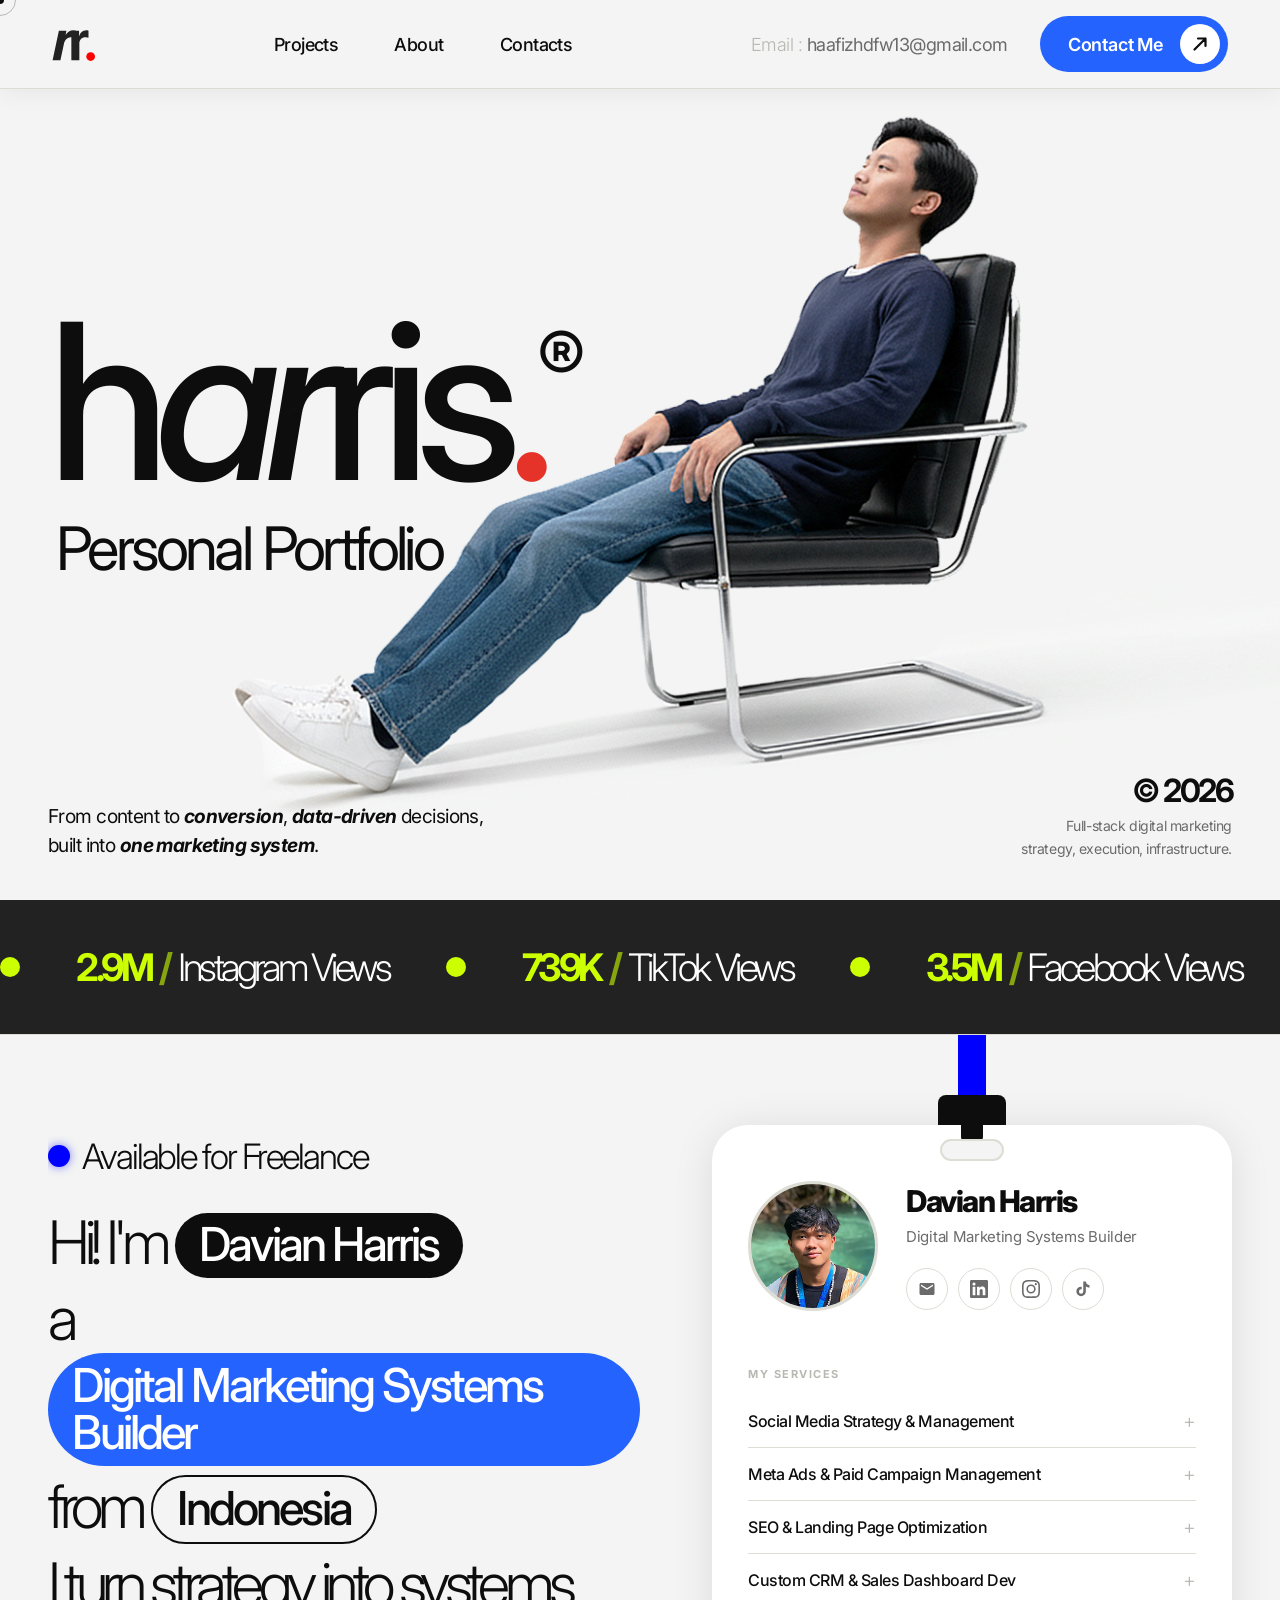
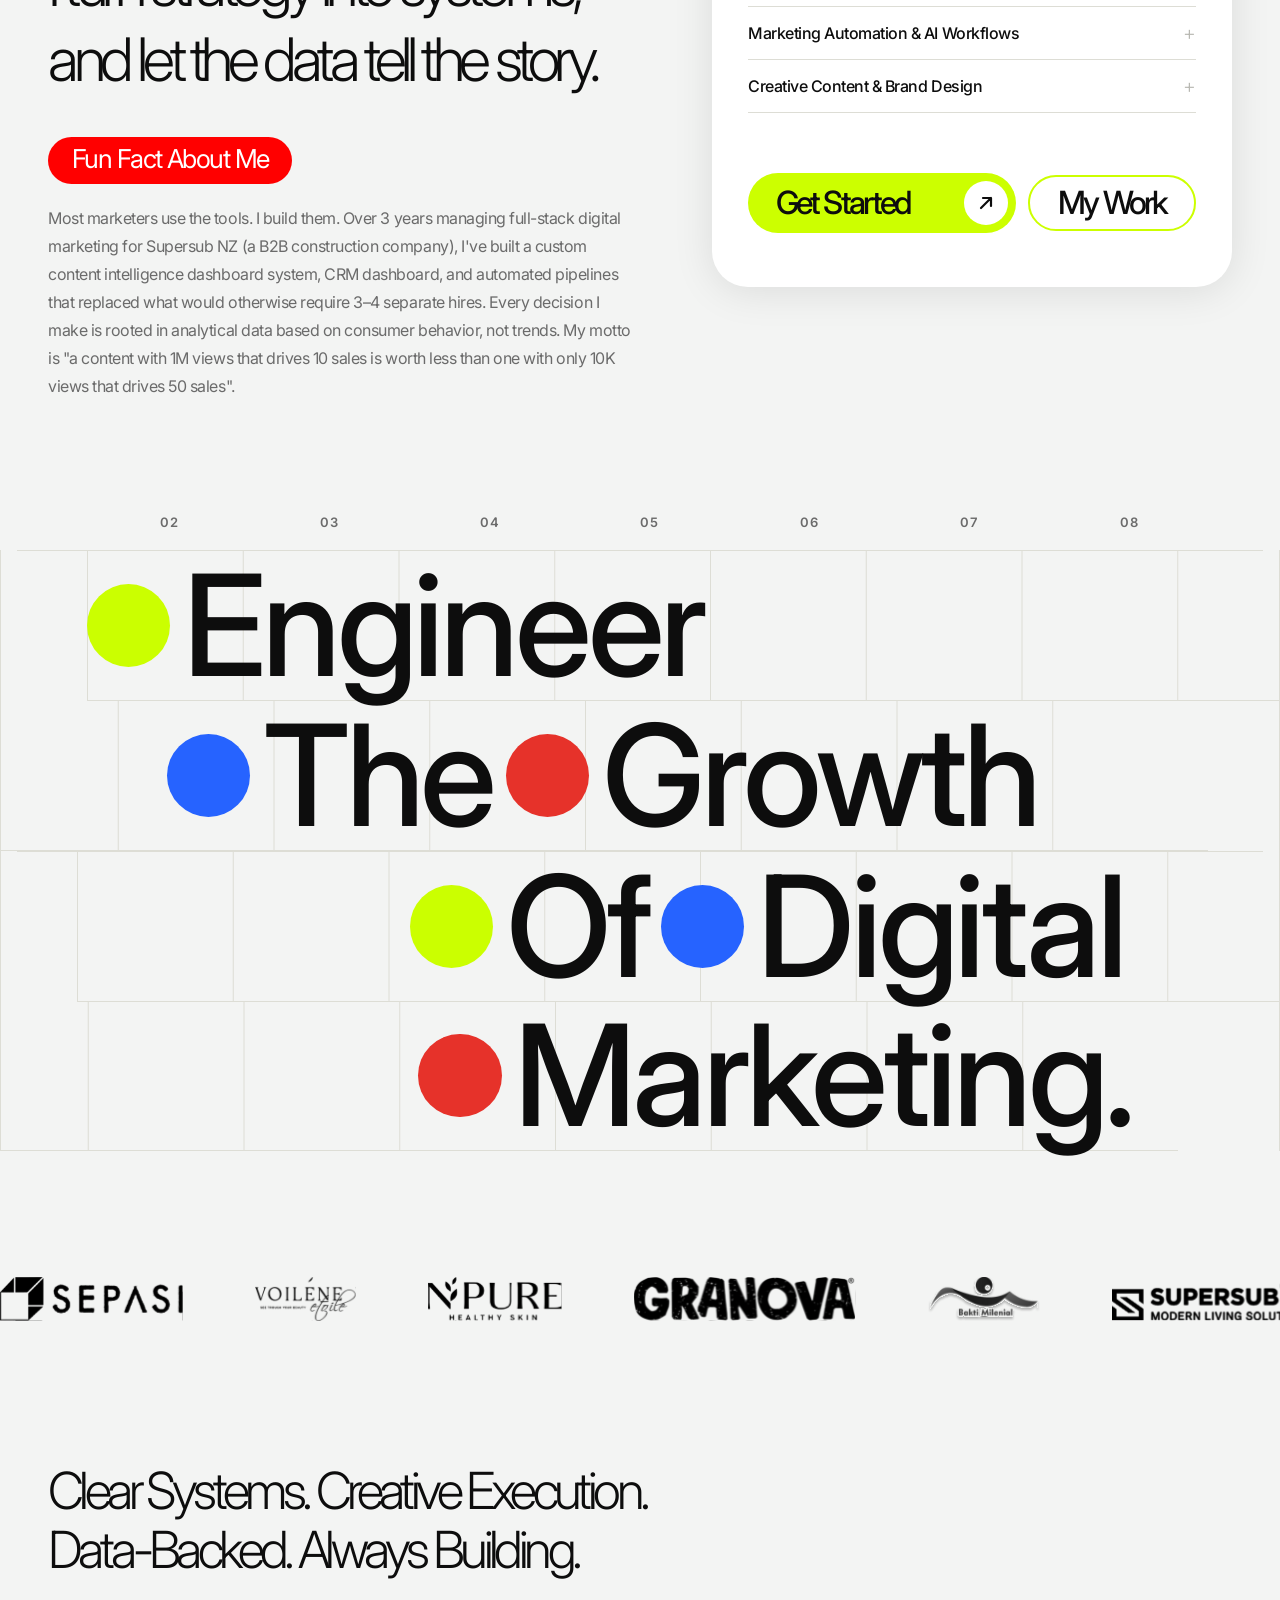
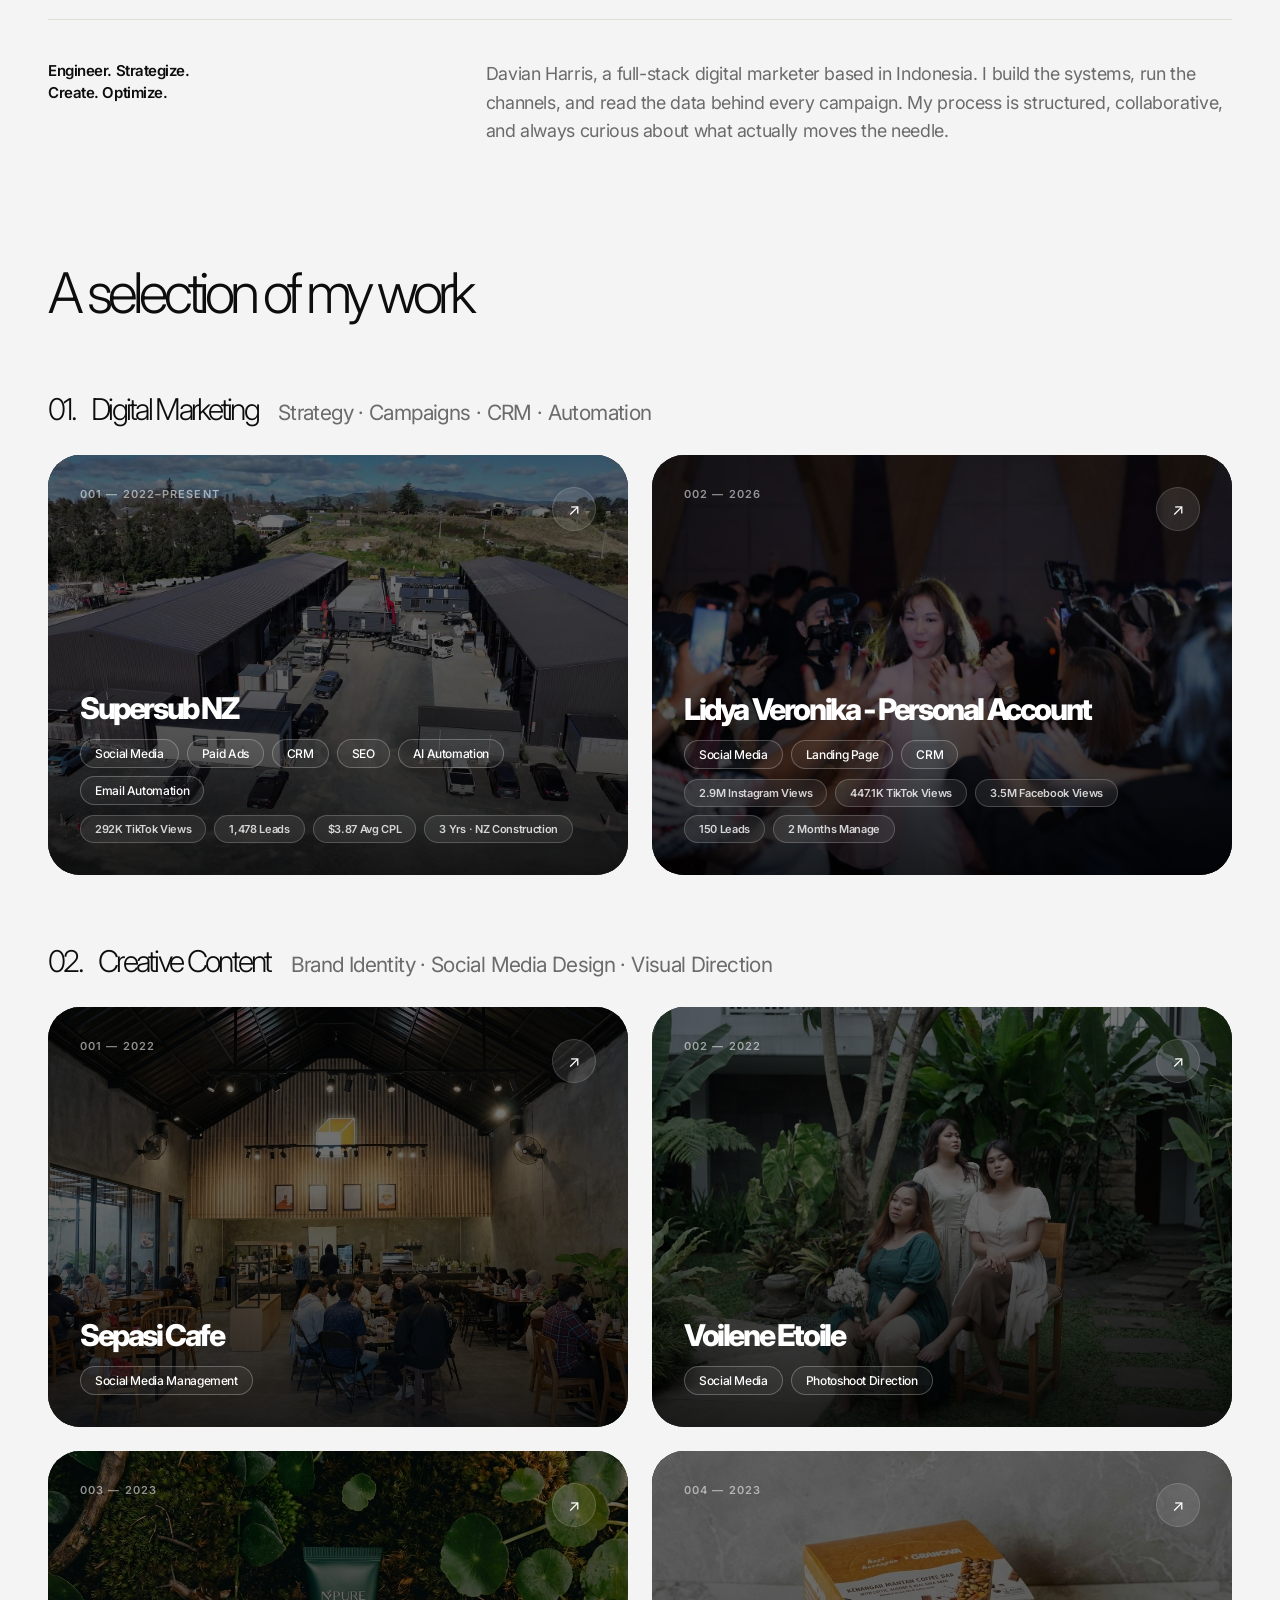
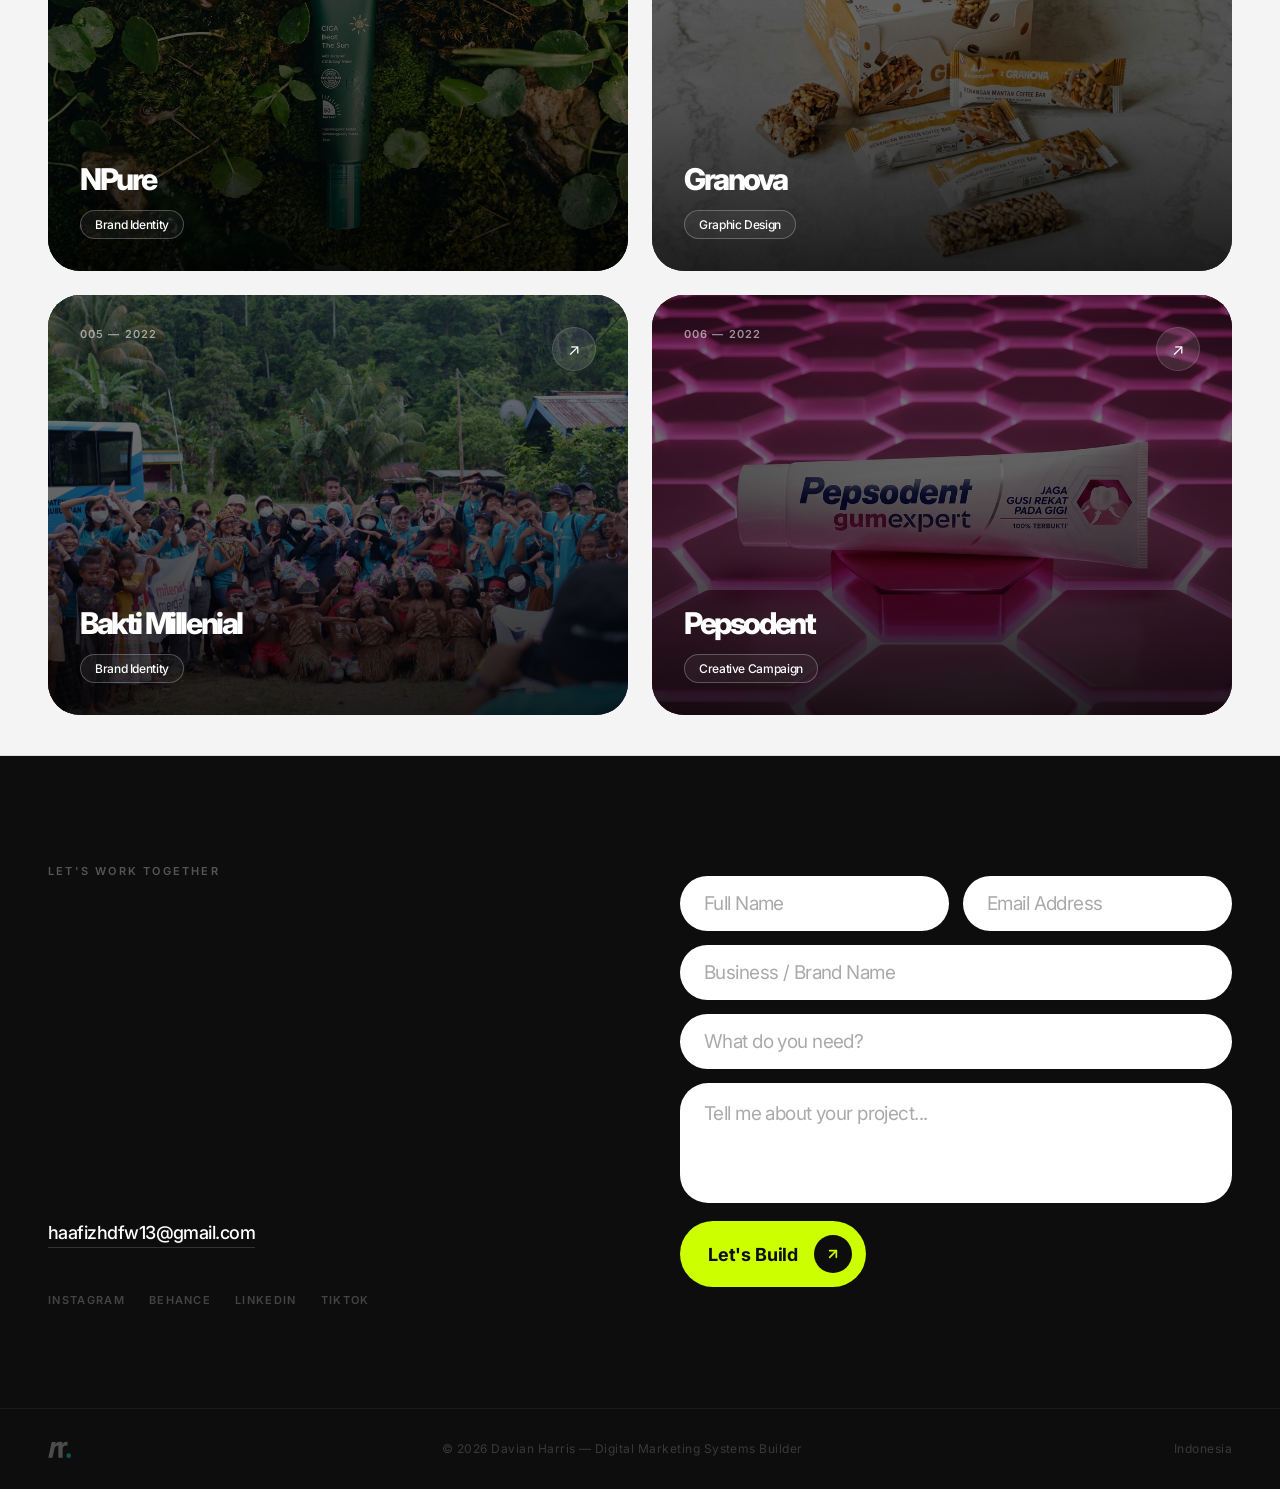
==== index.html @ ac31c555 "index.html" ====
<!DOCTYPE html>
<html lang="en">
<head>
  <meta charset="UTF-8" />
  <meta name="viewport" content="width=device-width, initial-scale=1.0" />
  <title>Davian Harris — Digital Marketing Systems Builder</title>
  <link rel="preconnect" href="https://fonts.googleapis.com" />
  <link rel="preconnect" href="https://fonts.gstatic.com" crossorigin />
  <link href="https://fonts.googleapis.com/css2?family=Inter:wght@300;400;500;600;700;800;900&display=swap" rel="stylesheet" />
  <style>

    /* ─────────────────────────────────────────────
       RESET
    ───────────────────────────────────────────── */
    *, *::before, *::after { box-sizing: border-box; margin: 0; padding: 0; }

    :root {
      --bg:      #f3f4f3;
      --black:   #0d0d0d;
      --gray:    #6b6b6b;
      --lgray:   #b8b8b2;
      --red:     #e63329;
      --blue:    #2563ff;
      --white:   #ffffff;
      --line:    #ddddd5;

      /* Inter with -8% letter spacing = -0.08em */
      --ls-tight: -0.08em;
      --ls-normal: -0.03em;
    }

    html { scroll-behavior: smooth; }

    body {
      font-family: 'Inter', -apple-system, BlinkMacSystemFont, sans-serif;
      background: var(--bg);
      color: var(--black);
      -webkit-font-smoothing: antialiased;
      cursor: none;
    }

    /* ─────────────────────────────────────────────
       CUSTOM CURSOR
    ───────────────────────────────────────────── */
    .cur-dot {
      position: fixed; pointer-events: none; z-index: 9999;
      width: 8px; height: 8px; border-radius: 50%;
      background: var(--black);
      transform: translate(-50%, -50%);
    }
    .cur-ring {
      position: fixed; pointer-events: none; z-index: 9998;
      width: 32px; height: 32px; border-radius: 50%;
      border: 1.5px solid rgba(0,0,0,.25);
      transform: translate(-50%, -50%);
      transition: transform .5s ease, width .25s, height .25s;
    }

    /* ─────────────────────────────────────────────
       NAV  — matches reference exactly
    ───────────────────────────────────────────── */
    nav {
      position: fixed; top: 0; left: 0; right: 0; z-index: 200;
      height: 88px;
      display: flex; align-items: center;
      padding: 0 52px;
      background: var(--bg);
      /* Shadow divider between nav and hero */
      box-shadow: 0 1px 0 var(--line), 0 4px 24px rgba(0,0,0,0.06);
    }

    /* Logo — SVG image */
    .nav-logo {
      display: flex; align-items: center;
      margin-right: auto;
      text-decoration: none;
      flex-shrink: 0;
    }
    .nav-logo img {
      height: 60px;
      width: auto;
      display: block;
    }

    /* Center links — flex, naturally centered between logo and right */
    .nav-center {
      flex: 1;
      display: flex; justify-content: center; gap: 56px; list-style: none;
    }
    .nav-center a {
      font-size: 18px; font-weight: 500;
      letter-spacing: var(--ls-normal);
      color: var(--black); text-decoration: none;
      transition: opacity .2s;
    }
    .nav-center a:hover { opacity: .45; }

    /* Right side */
    .nav-right {
      display: flex; align-items: center; gap: 32px;
      flex-shrink: 0;
    }
    .nav-email {
      font-size: 18px; font-weight: 400;
      color: var(--gray);
      text-decoration: none;
      letter-spacing: var(--ls-normal);
    }
    .nav-email span { color: var(--lgray); font-weight: 300; }

    /* Contact Me button — solid blue pill with white circle arrow */
    .nav-btn {
      display: inline-flex; align-items: center;
      gap: 0;
      padding: 8px 8px 8px 28px;
      background: var(--blue);
      color: var(--white);
      font-size: 18px; font-weight: 600;
      letter-spacing: -0.01em;
      text-decoration: none;
      border-radius: 100px;
      transition: background .2s, transform .15s;
      white-space: nowrap;
    }
    .nav-btn:hover { background: #1a4de0; transform: scale(1.03); }

    /* White circle with dark arrow inside */
    .nav-btn-icon {
      display: flex; align-items: center; justify-content: center;
      width: 40px; height: 40px;
      background: var(--white);
      border-radius: 50%;
      margin-left: 16px;
      flex-shrink: 0;
      transition: transform .2s;
    }
    .nav-btn:hover .nav-btn-icon { transform: rotate(45deg); }
    .nav-btn-icon svg {
      width: 18px; height: 18px;
      color: var(--black);
    }

    /* ─────────────────────────────────────────────
       HERO  — light bg, matches reference layout
    ───────────────────────────────────────────── */
    #hero {
      min-height: 100vh;
      padding-top: 88px; /* nav height */
      position: relative;
      overflow: hidden;
      display: grid;
      /* no explicit columns — name is absolute, photo is absolute */
    }

    /* Big name block — left-anchored */
    .hero-name-block {
      position: absolute;
      top: 50%;
      left: 48px;
      transform: translateY(-52%);
      z-index: 2;
    }

    .hero-name {
      font-size: clamp(120px, 17vw, 290px);
      font-weight: 500;
      letter-spacing: -0.07em;
      line-height: 0.88;
      color: var(--black);
      white-space: nowrap;
      display: inline;
    }

    /* "ar" in harris — medium italic */
    .hero-ar {
      font-style: italic;
    }

    /* "." as inline red character, same font as name */
    .hero-period-text {
      color: var(--red);
    }

    /* ® badge — top-aligned, nudged down and left */
    .hero-reg {
      font-size: 0.34em;
      font-weight: 400;
      color: var(--black);
      letter-spacing: 0;
      vertical-align: top;
      position: relative;
      top: 0.28em;
      margin-left: -0.05em;
    }

    .hero-name-wrap {
      position: relative;
      display: block;
      width: fit-content;
    }

    /* "Personal Portfolio" below name */
    .hero-subtitle {
      margin-top: 16px;
      margin-left: 8px;
      padding-left: 0;
      font-size: 60px;
      font-weight: 400;
      color: var(--black);
      letter-spacing: -0.06em;
    }

    /* Chair photo — right side, tall */
    .hero-photo {
      position: absolute;
      right: 0;
      bottom: 0;
      height: 92vh;
      width: auto;
      z-index: 3;
      pointer-events: none;
      user-select: none;
      /* The PNG should have transparent background.
         If using JPEG with black bg, add: mix-blend-mode: multiply */
    }

    /* Bottom-left tagline */
    .hero-tagline {
      position: absolute;
      bottom: 40px; left: 48px;
      z-index: 4;
      font-size: clamp(16px, 1.5vw, 22px);
      font-weight: 400;
      color: var(--black);
      line-height: 1.5;
      letter-spacing: var(--ls-normal);
      max-width: 640px;
    }
    .hero-tagline em {
      font-style: italic;
      font-weight: 700;
    }

    /* Bottom-right copyright block */
    .hero-copyright {
      position: absolute;
      bottom: 40px; right: 48px;
      z-index: 4;
      text-align: right;
    }
    .hero-year {
      font-size: clamp(22px, 2.5vw, 36px);
      font-weight: 700;
      letter-spacing: var(--ls-tight);
      color: var(--black);
      line-height: 1;
      margin-bottom: 8px;
    }
    .hero-year-desc {
      font-size: 14px;
      color: var(--gray);
      line-height: 1.6;
      max-width: 220px;
      font-weight: 400;
      letter-spacing: var(--ls-normal);
    }

    /* ─────────────────────────────────────────────
       STATS BAR  — dark marquee strip
    ───────────────────────────────────────────── */
    .stats-bar {
      background: #222222;
      overflow: hidden;
      padding: 44px 0;
    }
    .stats-inner {
      display: flex;
      align-items: center;
      gap: 56px;
      width: max-content;
      animation: marquee 28s linear infinite;
    }
    .stats-inner:hover { animation-play-state: paused; }
    .stat-bullet {
      width: 20px; height: 20px;
      border-radius: 50%;
      background: #CCFF00;
      flex-shrink: 0;
    }
    .stat-item {
      display: flex;
      align-items: baseline;
      gap: 8px;
      font-family: 'Inter', sans-serif;
      font-weight: 300;
      font-size: 38px;
      letter-spacing: -0.09em;
      white-space: nowrap;
    }
    .stat-n {
      font-weight: 700;
      font-size: 38px;
      color: #CCFF00;
    }
    .stat-slash {
      font-weight: 700;
      color: rgba(204,255,0,0.6);
    }
    .stat-l {
      color: #ffffff;
      font-weight: 300;
      letter-spacing: -0.09em;
      text-transform: none;
      font-size: 38px;
    }

    /* ─────────────────────────────────────────────
       GRID SHOWCASE — big staggered headline. The "01 02 03…" label
       bar sticks to the top (desktop only) while the giant words
       scroll past underneath it — a plain scroll effect, no JS.
    ───────────────────────────────────────────── */
    .grid-showcase {
      position: relative;
      height: auto;
      padding: 24px 0 110px;
      background: var(--bg);
      overflow-x: hidden;
    }
    .gs-sticky {
      position: static;
      height: auto;
      overflow: visible;
      display: block;
    }
    .gs-labels {
      display: grid;
      grid-template-columns: repeat(8, 1fr);
      padding: 10px 0;
      margin-bottom: 10px;
      background: var(--bg);
    }
    .gs-labels span {
      font-size: 13px; font-weight: 600;
      letter-spacing: .05em; color: var(--gray);
    }
    .gs-labels span:first-child { visibility: hidden; }

    .gs-viewport {
      position: static;
      overflow: visible;
      height: auto;
    }
    .gs-pan {
      position: static;
      width: 100%;
      transform: none;
    }
    .gs-grid {
      margin: 0;
      padding: 0 16px;
      border-left: 1px solid var(--line);
      border-right: 1px solid var(--line);
    }
    .gs-scene-a { border-top: 1px solid var(--line); }
    .gs-scene-b { border-top: 1px solid var(--line); }
    .gs-row {
      position: relative;
      display: flex;
      align-items: center;
      gap: clamp(6px, 1vw, 16px);
      width: max-content;
      min-width: 100%;
      border-bottom: 1px solid var(--line);
      background-image: linear-gradient(to right, var(--line) 1px, transparent 1px);
      background-size: 12.5% 100%;
      background-repeat: repeat-x;
      min-height: clamp(90px, 11.5vw, 205px);
      will-change: transform;
    }
    .gs-row-2 { padding-left: 16vw; }
    .gs-row-3 { padding-left: 26vw; }
    .gs-row-4 { padding-left: 38vw; }
    .gs-word {
      font-size: clamp(64px, 11vw, 190px);
      font-weight: 500;
      letter-spacing: -0.03em;
      line-height: 1;
      color: var(--black);
      white-space: nowrap;
      z-index: 2;
      padding: 4px 0;
    }
    .gs-dot {
      flex: 0 0 auto;
      align-self: center;
      width: clamp(48px, 6.5vw, 120px);
      height: clamp(48px, 6.5vw, 120px);
      border-radius: 50%;
      z-index: 2;
    }

    /* ─────────────────────────────────────────────
       ABOUT
    ───────────────────────────────────────────── */
    #about {
      padding: 100px 48px 40px;
      display: grid;
      grid-template-columns: 1fr 520px;
      gap: 72px;
      align-items: start;
      border-top: 1px solid var(--line);
    }

    .about-left { min-width: 0; overflow: hidden; }

    .about-eyebrow { display: none; }

    /* Available — dot + text only, no border */
    .available-tag {
      display: inline-flex; align-items: center; gap: 12px;
      font-size: 35px; font-weight: 300;
      letter-spacing: -0.06em;
      color: var(--black); margin-bottom: 28px;
    }
    .available-tag::before {
      content: ''; width: 22px; height: 22px; border-radius: 50%;
      flex-shrink: 0;
      background: #0000FF; box-shadow: 0 0 10px rgba(0,0,255,0.5);
    }

    /* Big intro heading */
    .about-hi {
      font-size: 60px;
      font-weight: 300;
      letter-spacing: -0.09em;
      line-height: 1.25;
      color: var(--black);
      margin-bottom: 40px;
    }

    /* Inline pill base */
    .pill {
      display: inline-flex;
      align-items: center;
      border-radius: 100px;
      font-size: 0.78em;
      font-weight: 500;
      letter-spacing: -0.06em;
      line-height: 1;
      padding: 0.18em 0.52em 0.22em;
      vertical-align: middle;
      position: relative;
      top: -0.06em;
    }
    .pill-name  { background: var(--black); color: var(--white); }
    .pill-role  { background: var(--blue);  color: var(--white); }
    .pill-loc   { background: transparent; color: var(--black); border: 2.5px solid var(--black); }

    .fun-fact-label {
      display: inline-block;
      font-family: 'Inter', sans-serif;
      font-size: 26px;
      font-weight: 400;
      letter-spacing: -0.06em;
      color: var(--white);
      background: #FF0000;
      border-radius: 100px;
      padding: 6px 24px 10px;
      margin-bottom: 20px;
      line-height: 1.2;
    }

    .about-bio {
      font-size: 16px; font-weight: 400;
      color: var(--gray); line-height: 1.75;
      letter-spacing: var(--ls-normal);
      margin-bottom: 40px;
    }

    .services-label {
      font-size: 11px; font-weight: 600;
      letter-spacing: 0.18em; text-transform: uppercase;
      color: var(--lgray); margin-bottom: 12px;
    }
    .services-list { list-style: none; }
    .services-list li {
      padding: 14px 0;
      border-bottom: 1px solid var(--line);
      font-size: 15px; font-weight: 500;
      letter-spacing: -0.02em;
      color: var(--black);
      display: flex; align-items: center; justify-content: space-between;
      transition: padding-left .2s;
      cursor: default;
    }
    .services-list li:hover { padding-left: 10px; }
    .services-list li::after { content: '→'; color: var(--lgray); }

    /* ── Lanyard wrapper (sticky container) ── */
    .about-card-outer {
      position: sticky;
      top: 60px;
      display: flex;
      flex-direction: column;
      align-items: center;
      margin-top: -100px; /* pull up flush to stats bar */
    }
    .lanyard-strap {
      width: 28px;
      height: 60px;
      background: #0000FF;
      border-radius: 0; /* flat top, connects straight to stats bar */
      flex-shrink: 0;
    }
    .lanyard-clip {
      width: 68px;
      height: 30px;
      background: var(--black);
      border-radius: 8px 8px 0 0;
      flex-shrink: 0;
      position: relative;
      z-index: 2;
    }
    .lanyard-clip::after {
      content: '';
      position: absolute;
      bottom: -18px;
      left: 50%;
      transform: translateX(-50%);
      width: 22px;
      height: 22px;
      background: var(--black);
      border-radius: 0 0 6px 6px;
    }
    /* Card hole at top */
    .card-hole {
      position: absolute;
      top: 14px;
      left: 50%;
      transform: translateX(-50%);
      width: 64px;
      height: 22px;
      background: var(--bg);
      border-radius: 100px;
      border: 2px solid var(--line);
      z-index: 10;
    }
    /* ── Right: Profile Card ── */
    .about-card {
      background: var(--white);
      border-radius: 36px;
      box-shadow: 0 4px 40px rgba(0,0,0,0.10);
      position: relative;
      width: 100%;
    }
    /* Card header: circular photo left + info right */
    .about-card-header {
      display: flex; align-items: center; gap: 28px;
      padding: 56px 36px 30px;
    }
    .about-card-photo {
      width: 130px; height: 130px;
      border-radius: 50%;
      object-fit: cover;
      object-position: top center;
      display: block;
      flex-shrink: 0;
      border: 3px solid var(--line);
    }
    .about-card-info {
      display: flex; flex-direction: column; gap: 6px;
      min-width: 0;
    }
    .about-card-body {
      padding: 26px 36px 32px;
    }
    .about-card-name {
      font-size: 30px; font-weight: 800;
      letter-spacing: -0.05em; color: var(--black);
      margin-bottom: 2px;
    }
    .about-card-role {
      font-size: 15px; font-weight: 400;
      letter-spacing: -0.02em;
      color: var(--gray); margin-bottom: 16px;
    }
    /* Social icons row */
    .about-card-socials {
      display: flex; gap: 10px;
      flex-wrap: wrap;
    }
    .about-card-socials a {
      width: 42px; height: 42px; border-radius: 50%;
      border: 1.5px solid var(--line);
      display: flex; align-items: center; justify-content: center;
      color: var(--gray); text-decoration: none;
      transition: background 0.2s, border-color 0.2s, color 0.2s;
      flex-shrink: 0;
    }
    .about-card-socials a:hover {
      background: var(--black); border-color: var(--black); color: var(--white);
    }
    .about-card-socials svg { width: 18px; height: 18px; fill: currentColor; }
    /* Services in card */
    .about-card-services-label {
      font-size: 11px; font-weight: 700;
      letter-spacing: 0.14em; text-transform: uppercase;
      color: var(--lgray); margin-bottom: 14px;
    }
    .about-card-services-list {
      list-style: none; display: flex; flex-direction: column; gap: 0;
    }
    .about-card-services-list li {
      font-size: 16px; font-weight: 500; color: var(--black);
      letter-spacing: -0.03em;
      display: flex; flex-direction: column;
      padding: 0;
      border-bottom: 1px solid var(--line);
      cursor: pointer;
      overflow: hidden;
    }
    .about-card-services-list li .svc-row {
      display: flex; align-items: center; justify-content: space-between;
      padding: 14px 0;
      transition: padding-left 0.2s;
    }
    .about-card-services-list li:hover .svc-row { padding-left: 8px; }
    .about-card-services-list li .svc-row::after {
      content: '+'; color: var(--lgray);
      font-size: 20px; font-weight: 300;
      flex-shrink: 0;
      transition: transform 0.25s;
    }
    .about-card-services-list li.open .svc-row::after {
      transform: rotate(45deg);
    }
    /* Tool chips panel */
    .svc-tools {
      display: flex; flex-wrap: wrap; gap: 6px;
      max-height: 0; overflow: hidden;
      transition: max-height 0.35s ease, padding-bottom 0.35s ease;
      padding-bottom: 0;
    }
    .about-card-services-list li.open .svc-tools {
      max-height: 200px;
      padding-bottom: 14px;
    }
    .tool-chip {
      display: inline-flex; align-items: center;
      background: var(--white);
      border: 1.5px solid var(--black);
      border-radius: 100px;
      font-size: 13px; font-weight: 500;
      letter-spacing: -0.02em;
      color: var(--black);
      padding: 6px 16px;
      white-space: nowrap;
    }

    /* ── Card footer: CTA + location ── */
    .about-card-footer {
      padding: 28px 36px 32px;
    }
    .card-cta-row {
      display: flex; gap: 12px; margin-bottom: 22px;
      align-items: center;
    }
    .btn-getstarted {
      display: inline-flex; align-items: center; justify-content: space-between;
      background: #CCFF00;
      border-radius: 100px;
      padding: 8px 8px 8px 28px;
      font-size: 32px; font-weight: 500;
      letter-spacing: -0.09em;
      line-height: 1;
      color: var(--black);
      text-decoration: none;
      flex: 1;
      gap: 12px;
      transition: background .2s, transform .15s;
    }
    .btn-getstarted:hover { background: #b8e600; transform: scale(1.03); }
    .btn-getstarted:hover .btn-getstarted-icon { transform: rotate(45deg); }
    .btn-getstarted-icon {
      transition: transform .2s;
      width: 44px; height: 44px; flex-shrink: 0;
      background: var(--white);
      border-radius: 50%;
      display: flex; align-items: center; justify-content: center;
    }
    .btn-getstarted-icon svg { width: 24px; height: 24px; }
    .btn-mywork {
      display: inline-flex; align-items: center; justify-content: center;
      border: 2.5px solid #CCFF00;
      border-radius: 100px;
      padding: 0 28px;
      height: 56px;
      font-size: 32px; font-weight: 500;
      letter-spacing: -0.09em;
      line-height: 1;
      color: var(--black);
      text-decoration: none;
      white-space: nowrap;
      transition: background .2s, transform .15s;
    }
    .btn-mywork:hover { background: #CCFF00; transform: scale(1.03); }
    .card-location {
      display: flex; align-items: center; gap: 12px;
      font-size: 22px; font-weight: 400;
      letter-spacing: -0.09em;
      line-height: 1;
      color: var(--black);
    }
    .card-location strong { font-weight: 700; }
    .card-location svg { width: 26px; height: 26px; flex-shrink: 0; opacity: 0.5; }

    /* ─────────────────────────────────────────────
       LOGOS MARQUEE
    ───────────────────────────────────────────── */
    #logos {
      padding: 16px 0 40px;
      background: transparent;
      overflow: hidden;
    }
    .logos-track { overflow: hidden; }
    .logos-inner {
      display: flex; align-items: center;
      gap: 72px;
      animation: marquee 40s linear infinite;
      width: max-content;
    }
    .logos-inner:hover { animation-play-state: paused; }
    @keyframes marquee {
      0%   { transform: translateX(0); }
      100% { transform: translateX(-50%); }
    }
    .logo-img {
      height: 44px; width: auto;
      opacity: 1; filter: grayscale(1);
      transition: opacity .3s, filter .3s;
      flex-shrink: 0;
    }
    .logo-img:hover { opacity: 1; filter: none; }

    /* ─────────────────────────────────────────────
       PROJECTS
    ───────────────────────────────────────────── */
    #projects { padding: 100px 0 0; }

    .projects-statement {
      padding: 0 48px;
      margin-bottom: 90px;
    }
    .statement-headline {
      font-size: clamp(30px, 4vw, 52px);
      font-weight: 300;
      letter-spacing: -0.09em;
      line-height: 1.15;
      color: var(--black);
      margin: 0 0 40px;
      padding-bottom: 40px;
      border-bottom: 1px solid var(--line);
    }
    .statement-row {
      display: flex;
      gap: 64px;
    }
    .statement-label {
      flex: 0 0 auto;
      width: 220px;
      font-size: 15px;
      font-weight: 600;
      letter-spacing: var(--ls-normal);
      line-height: 1.5;
      color: var(--black);
    }
    .statement-body {
      flex: 1 1 auto;
      max-width: none;
      margin-left: 12vw;
    }
    .statement-body p {
      font-size: clamp(16px, 1.4vw, 19px);
      line-height: 1.6;
      letter-spacing: -0.02em;
      color: var(--gray);
      margin: 0 0 28px;
    }
    .statement-link.projects-all-link { color: var(--black); }

    .projects-head {
      padding: 0 48px;
      display: flex;
      flex-direction: column;
      gap: 24px;
      margin-bottom: 40px;
    }
    .projects-title {
      font-size: clamp(36px, 4.5vw, 56px);
      font-weight: 300;
      letter-spacing: -0.09em;
      line-height: 1.05;
      color: var(--black);
    }
    .projects-title .proj-dot {
      color: #FF0000;
    }
    .projects-meta-row {
      display: flex;
      align-items: center;
      justify-content: space-between;
      flex-wrap: wrap;
      gap: 16px;
      padding-top: 20px;
      border-top: 1px solid var(--line);
    }
    .projects-all-link {
      display: inline-flex;
      align-items: center;
      gap: 10px;
      font-size: 15px;
      font-weight: 600;
      letter-spacing: var(--ls-normal);
      color: var(--black);
      text-decoration: none;
    }
    .link-arrow-circle {
      width: 30px; height: 30px;
      border-radius: 50%;
      border: 1px solid var(--line);
      display: flex; align-items: center; justify-content: center;
      font-size: 14px;
      transition: all .25s;
      flex-shrink: 0;
    }
    .projects-all-link:hover .link-arrow-circle {
      background: var(--black); color: var(--white); border-color: var(--black);
    }
    .projects-focus {
      display: flex; align-items: center; gap: 18px; flex-wrap: wrap;
    }
    .focus-label {
      font-size: 14px; font-weight: 600; color: var(--black);
      letter-spacing: var(--ls-normal);
    }
    .focus-tag {
      font-size: 14px; color: var(--gray); font-weight: 400;
      letter-spacing: var(--ls-normal);
    }
    .focus-tag sup {
      font-size: 10px; margin-left: 2px; color: var(--lgray);
    }
    .projects-filmstrip {
      display: flex;
      padding-left: 48px;
      margin-bottom: 64px;
      overflow: hidden;
    }
    .filmstrip-img {
      flex: 0 0 auto;
      width: clamp(140px, 14vw, 220px);
      height: clamp(180px, 18vw, 280px);
      background-size: cover;
      background-position: center;
      background-color: #e5e5e0;
      clip-path: polygon(15% 0, 100% 0, 85% 100%, 0 100%);
      margin-right: -20px;
    }


    /* ─────────────────────────────────────────────
       PROJECT GRID (card layout, ala Lumora)
    ───────────────────────────────────────────── */
    .project-grid {
      display: grid;
      grid-template-columns: repeat(2, 1fr);
      gap: 24px;
      padding: 0 48px 40px;
    }
    .proj-card {
      position: relative;
      overflow: hidden;
      border-radius: 32px;
      min-height: 420px;
      display: flex;
      flex-direction: column;
      justify-content: space-between;
      padding: 32px;
      background: #0d0d0d;
      text-decoration: none;
      transition: transform .45s cubic-bezier(.22,1,.36,1);
    }
    .proj-card:hover { transform: translateY(-8px); }
    .proj-card-bg {
      position: absolute; inset: 0;
      background-size: cover; background-position: center;
      filter: brightness(.45);
      transition: filter .5s, transform .6s;
    }
    .proj-card:hover .proj-card-bg { filter: brightness(.55); transform: scale(1.04); }
    .proj-card-overlay {
      position: absolute; inset: 0;
      background: linear-gradient(to top, rgba(0,0,0,.7), rgba(0,0,0,.15) 45%, transparent 75%);
    }
    .proj-card-top {
      position: relative; z-index: 2;
      display: flex; align-items: flex-start; justify-content: space-between;
      gap: 12px;
    }
    .proj-card-meta {
      font-size: 11px; font-weight: 600; text-transform: uppercase;
      letter-spacing: .1em; color: rgba(255,255,255,.55);
    }
    .proj-card-badge {
      width: 44px; height: 44px; border-radius: 50%; flex-shrink: 0;
      display: flex; align-items: center; justify-content: center;
      background: rgba(255,255,255,.1); border: 1px solid rgba(255,255,255,.15);
      color: #fff; font-size: 16px;
      transition: all .25s;
    }
    .proj-card:hover .proj-card-badge {
      background: #CCFF00; color: #0d0d0d; border-color: #CCFF00;
      transform: rotate(45deg);
    }
    .proj-card-bottom { position: relative; z-index: 2; }
    .proj-card-name {
      font-size: 30px; font-weight: 800; letter-spacing: var(--ls-tight);
      color: #fff; margin-bottom: 14px; line-height: 1.05;
    }
    .proj-card-tags { display: flex; flex-wrap: wrap; gap: 8px; }
    .proj-card-tag {
      display: inline-flex; align-items: center;
      border: 1px solid rgba(255,255,255,.25); color: #fff;
      border-radius: 100px; padding: 6px 14px;
      font-size: 12px; font-weight: 500; letter-spacing: var(--ls-normal);
      background: rgba(255,255,255,.05);
    }

    /* Featured card (Supersub) — spans full grid width */
    .proj-card-featured {
      grid-column: 1 / -1;
      min-height: 480px;
    }
    .proj-card-head {
      position: relative; z-index: 2;
      display: flex; flex-direction: column; gap: 18px;
    }
    .proj-card-metrics {
      display: flex; flex-wrap: wrap; gap: 8px;
      justify-content: flex-start;
      margin-top: 10px;
    }
    .proj-card-tagline {
      font-size: 14px; color: rgba(255,255,255,.55);
      margin: -6px 0 16px; max-width: 480px; line-height: 1.5;
    }

    /* ─────────────────────────────────────────────
       PROJECT CATEGORY LABELS
    ───────────────────────────────────────────── */
    .proj-category-label {
      padding: 28px 48px;
      display: flex; align-items: baseline; gap: 16px;
      background: var(--bg);
    }
    .cat-num {
      font-size: 30px; font-weight: 300;
      letter-spacing: -0.09em; color: var(--black);
    }
    .cat-name {
      font-size: 30px; font-weight: 300;
      letter-spacing: -0.09em; color: var(--black);
    }
    .cat-desc {
      font-size: 21px; color: var(--gray);
      letter-spacing: var(--ls-normal); margin-left: 4px;
    }

    /* Metric chips (used in the featured Supersub card) */
    .metric-chip {
      padding: 6px 14px;
      border: 1px solid rgba(255,255,255,.2);
      background: rgba(255,255,255,.08);
      backdrop-filter: blur(8px);
      font-size: 11px; font-weight: 600;
      letter-spacing: var(--ls-normal); color: rgba(255,255,255,.8);
      border-radius: 100px;
    }

    /* ─────────────────────────────────────────────
       CONTACT
    ───────────────────────────────────────────── */
    #contact {
      padding: 100px 48px;
      border-top: 1px solid var(--line);
      background: var(--black); color: var(--white);
      display: grid;
      grid-template-columns: 1fr 1fr;
      gap: 80px;
      align-items: center;
    }

    /* LEFT — headline side */
    .contact-headline-side {
      display: flex; flex-direction: column;
      align-items: flex-start; text-align: left;
      padding-top: 8px;
    }

    .contact-eyebrow {
      font-size: 11px; font-weight: 600; letter-spacing: 0.2em;
      text-transform: uppercase; color: #555;
      margin-bottom: 32px;
    }

    .contact-headline {
      font-family: 'Inter', sans-serif;
      font-size: 60px;
      font-weight: 500;
      letter-spacing: -0.09em;
      line-height: 1.1;
      color: var(--white);
      margin-bottom: 48px;
    }
    .contact-headline .hl-accent { color: #CCFF00; }

    .contact-email {
      display: inline-block;
      font-size: clamp(14px, 1.5vw, 18px);
      font-weight: 500; letter-spacing: var(--ls-normal);
      color: var(--white); text-decoration: none;
      border-bottom: 1px solid #333;
      padding-bottom: 4px; margin-bottom: 40px;
      transition: border-color .2s;
    }
    .contact-email:hover { border-color: var(--white); }

    .socials { display: flex; gap: 24px; list-style: none; flex-wrap: wrap; }
    .socials a {
      font-size: 11px; font-weight: 600; letter-spacing: 0.12em;
      text-transform: uppercase; color: #444;
      text-decoration: none; transition: color .2s;
    }
    .socials a:hover { color: var(--white); }

    /* RIGHT — form side */
    .contact-form-side {}

    .contact-form { display: flex; flex-direction: column; gap: 14px; }

    .contact-form input,
    .contact-form select,
    .contact-form textarea {
      width: 100%;
      background: var(--white);
      border: none;
      border-radius: 100px;
      padding: 16px 24px;
      font-family: 'Inter', sans-serif;
      font-size: 19px;
      font-weight: 400;
      color: var(--black);
      letter-spacing: var(--ls-normal);
      outline: none;
      transition: box-shadow .2s;
      -webkit-appearance: none;
    }
    .contact-form input::placeholder,
    .contact-form textarea::placeholder { color: #aaa; }
    .contact-form input:focus,
    .contact-form select:focus,
    .contact-form textarea:focus { box-shadow: 0 0 0 2px #CCFF00; }

    .contact-form select { color: #aaa; cursor: pointer; }
    .contact-form select.filled { color: var(--black); }
    .contact-form select option { background: #fff; color: var(--black); }

    .contact-form textarea {
      resize: none; height: 120px;
      line-height: 1.6;
      border-radius: 28px;
    }

    .contact-form-row { display: grid; grid-template-columns: 1fr 1fr; gap: 14px; }

    .contact-submit {
      display: inline-flex; align-items: center;
      gap: 0;
      padding: 14px 14px 14px 28px;
      background: #CCFF00;
      color: var(--black);
      font-family: 'Inter', sans-serif;
      font-size: 18px; font-weight: 700;
      letter-spacing: -0.01em;
      border: none; border-radius: 100px;
      cursor: pointer;
      transition: background .2s, transform .15s;
      width: fit-content;
      margin-top: 4px;
      text-decoration: none;
    }
    .contact-submit:hover { background: #d4ff1a; transform: scale(1.03); }
    .contact-submit-icon {
      display: flex; align-items: center; justify-content: center;
      width: 38px; height: 38px;
      background: var(--black);
      border-radius: 50%;
      margin-left: 16px;
      flex-shrink: 0;
      transition: transform .2s;
    }
    .contact-submit:hover .contact-submit-icon { transform: rotate(45deg); }
    .contact-submit-icon svg {
      width: 16px; height: 16px; color: #CCFF00;
    }

    /* ─────────────────────────────────────────────
       FOOTER
    ───────────────────────────────────────────── */
    footer {
      background: var(--black);
      padding: 24px 48px;
      border-top: 1px solid #1a1a1a;
      display: flex; justify-content: space-between; align-items: center;
    }
    footer p { font-size: 12px; color: #3a3a3a; letter-spacing: .04em; }
    .f-logo {
      font-size: 20px; font-weight: 900;
      letter-spacing: var(--ls-tight);
      color: #2a2a2a; text-decoration: none;
      display: flex; align-items: center;
    }
    .f-logo-dot {
      width: 7px; height: 7px; border-radius: 50%;
      background: #2a2a2a; margin-left: 2px;
      display: inline-block;
    }

    /* ─────────────────────────────────────────────
       SCROLL REVEAL
    ───────────────────────────────────────────── */
    .reveal {
      opacity: 0; transform: translateY(28px);
      transition: opacity .75s ease, transform .75s ease;
    }
    .reveal.in { opacity: 1; transform: none; }

    /* ─────────────────────────────────────────────
       RESPONSIVE
    ───────────────────────────────────────────── */
    /* ═══════════════════════════════════════════
       RESPONSIVE — Tablet (max 900px)
    ═══════════════════════════════════════════ */
    @media (max-width: 900px) {
      nav { padding: 0 24px; height: 72px; }
      .nav-center { display: none; }
      .nav-email { display: none; }

      #hero { min-height: 100svh; padding-top: 72px; }
      .hero-name-block { left: 24px; transform: translateY(-55%); }
      .hero-photo { height: 55vh; }
      .hero-tagline { left: 24px; bottom: 90px; font-size: 15px; }
      .hero-copyright { right: 24px; bottom: 90px; }

      #about { grid-template-columns: 1fr; padding: 80px 24px; }
      .about-card-outer { max-width: 420px; position: static; margin-top: 0; }
      #logos { padding: 40px 0; }
      .logos-label { padding: 0 24px; }
      .projects-statement { padding: 0 24px; margin-bottom: 60px; }
      .statement-row { gap: 36px; }
      .statement-label { width: 160px; }
      .projects-head { padding: 0 24px; gap: 16px; }
      .projects-filmstrip { padding-left: 24px; }
      .project-grid { grid-template-columns: 1fr; padding: 0 24px 60px; gap: 20px; }
      .proj-card { min-height: 360px; padding: 28px; }
      .grid-showcase { height: auto; padding: 60px 0 48px; }
      .gs-sticky { position: static; height: auto; overflow: visible; display: block; top: auto; }
      .gs-viewport { overflow: visible; height: auto !important; }
      .gs-pan { position: static; width: 100%; top: auto; left: auto; transform: none !important; }
      .gs-labels { grid-template-columns: repeat(5, 1fr); padding: 0 24px; }
      .gs-grid { margin: 0 24px; }
      .gs-row { background-size: 20% 100%; }
      .gs-row-2, .gs-row-3, .gs-row-4 { padding-left: 0; }
      #contact { padding: 80px 24px; }
      footer { padding: 20px 24px; flex-direction: column; gap: 8px; text-align: center; }
    }

    /* ═══════════════════════════════════════════
       MOBILE — iPhone SE (375px) to iPhone 17 Pro Max (430px+)
    ═══════════════════════════════════════════ */
    @media (max-width: 600px) {

      /* ── NAV ── */
      nav {
        padding: 0 20px;
        height: 64px;
      }
      .nav-logo img { height: 44px; }
      .nav-btn {
        font-size: 14px;
        padding: 7px 7px 7px 18px;
      }
      .nav-btn-icon {
        width: 32px; height: 32px;
        margin-left: 10px;
      }
      .nav-btn-icon svg { width: 14px; height: 14px; }

      /* ── CURSOR — hide on touch ── */
      .cur-dot, .cur-ring { display: none; }
      body { cursor: auto; }

      /* ── HERO ── */
      #hero {
        padding-top: 64px;
        min-height: 100svh;
      }
      .hero-name-block {
        left: 20px;
        top: 48%;
        transform: translateY(-50%);
      }
      .hero-name {
        font-size: clamp(72px, 22vw, 110px);
        letter-spacing: -0.07em;
      }
      .hero-subtitle {
        font-size: clamp(28px, 9vw, 44px);
        margin-top: 8px;
      }
      .hero-photo {
        height: 52vh;
        right: -20px;
      }
      .hero-tagline {
        left: 20px;
        bottom: 24px;
        font-size: 13px;
        max-width: 65vw;
        line-height: 1.5;
      }
      .hero-copyright {
        right: 20px;
        bottom: 24px;
      }
      .hero-year { font-size: 18px; }
      .hero-year-desc { font-size: 11px; max-width: 140px; }

      /* ── STATS BAR ── */
      .stats-bar { padding: 28px 0; }
      .stat-item { font-size: 26px; gap: 5px; }
      .stat-n { font-size: 26px; }
      .stat-l { font-size: 26px; }
      .stat-bullet { width: 14px; height: 14px; }

      /* ── ABOUT ── */
      #about {
        grid-template-columns: 1fr;
        padding: 56px 20px;
        gap: 48px;
      }
      .available-tag { font-size: 22px; margin-bottom: 20px; }
      .about-hi {
        font-size: clamp(34px, 10vw, 48px);
        letter-spacing: -0.07em;
        margin-bottom: 28px;
      }
      .fun-fact-label {
        font-size: 20px;
        padding: 5px 20px 8px;
        margin-bottom: 16px;
      }
      .about-bio {
        font-size: 14px;
        line-height: 1.7;
      }

      /* Lanyard card */
      .about-card-outer {
        position: static;
        margin-top: 0;
        width: 100%;
        max-width: 100%;
        align-items: center;
      }
      .lanyard-strap { width: 22px; height: 40px; }
      .about-card { border-radius: 24px; }
      .about-card-header {
        padding: 44px 24px 20px;
        gap: 16px;
      }
      .about-card-photo { width: 90px; height: 90px; }
      .about-card-name { font-size: 22px; }
      .about-card-role { font-size: 13px; }
      .about-card-socials a { width: 36px; height: 36px; }
      .about-card-body { padding: 16px 24px 24px; }
      .about-card-services-list li { font-size: 14px; padding: 12px 0; }

      /* ── GRID SHOWCASE ── */
      .grid-showcase { padding: 48px 0 36px; }
      .gs-labels { display: none; }
      .gs-grid { margin: 0 20px; border-left: none; border-right: none; }
      .gs-row {
        display: flex; flex-wrap: wrap; align-items: center;
        gap: 8px 12px; background-image: none;
        min-height: auto; padding: 14px 20px;
      }
      .gs-word { font-size: clamp(26px, 9vw, 40px); padding: 0; white-space: normal; }
      .gs-dot { width: 18px; height: 18px; }

      /* ── LOGOS ── */
      #logos { padding: 32px 0; }
      .logos-label {
        font-size: 11px;
        padding: 0 20px;
        margin-bottom: 20px;
      }
      .logo-img { height: 28px; }
      .logos-inner { gap: 48px; }

      /* ── PROJECTS ── */
      #projects { padding: 56px 0 0; }
      .projects-statement { padding: 0 20px; margin-bottom: 48px; }
      .statement-headline { margin-bottom: 28px; padding-bottom: 28px; }
      .statement-row { flex-direction: column; gap: 20px; }
      .statement-label { width: auto; }
      .statement-body { margin-left: 0; }
      .projects-head {
        padding: 0 20px;
        gap: 16px;
        margin-bottom: 32px;
      }
      .projects-title {
        font-size: clamp(30px, 9vw, 40px);
        letter-spacing: -0.02em;
      }
      .projects-meta-row { flex-direction: column; align-items: flex-start; gap: 12px; border-top: none; padding-top: 0; }
      .projects-filmstrip { display: none; }

      /* Category labels */
      .proj-category-label {
        padding: 20px 20px;
        gap: 10px;
        flex-wrap: wrap;
      }
      .cat-num { font-size: 20px; }
      .cat-name { font-size: 20px; }
      .cat-desc { font-size: 13px; margin-left: 0; width: 100%; }

      /* Project grid cards */
      .project-grid { padding: 0 20px 40px; gap: 16px; }
      .proj-card { min-height: 300px; padding: 22px; border-radius: 24px; }
      .proj-card-name { font-size: 22px; margin-bottom: 10px; }
      .proj-card-meta { font-size: 10px; }
      .proj-card-badge { width: 36px; height: 36px; font-size: 13px; }
      .proj-card-tag { font-size: 11px; padding: 5px 12px; }
      .proj-card-featured { min-height: 400px; }
      .proj-card-tagline { font-size: 12px; margin-bottom: 12px; }
      .proj-card-metrics .metric-chip { font-size: 9px; padding: 4px 10px; }

      /* ── CONTACT ── */
      #contact {
        grid-template-columns: 1fr;
        padding: 56px 20px;
        gap: 48px;
      }
      .contact-headline-side {
        align-items: flex-start;
        text-align: left;
      }
      .contact-headline {
        font-size: clamp(36px, 11vw, 52px);
        letter-spacing: -0.07em;
        margin-bottom: 28px;
      }
      .contact-eyebrow { margin-bottom: 20px; }
      .contact-email { font-size: 14px; margin-bottom: 28px; }
      .socials { gap: 20px; justify-content: flex-start; }

      .contact-form { gap: 12px; }
      .contact-form-row {
        grid-template-columns: 1fr;
        gap: 12px;
      }
      .contact-form input,
      .contact-form select,
      .contact-form textarea {
        font-size: 16px; /* prevents iOS zoom on focus */
        padding: 14px 20px;
        border-radius: 100px;
      }
      .contact-form textarea {
        border-radius: 20px;
        height: 100px;
      }
      .contact-submit {
        font-size: 16px;
        padding: 12px 12px 12px 24px;
        width: 100%;
        justify-content: space-between;
      }
      .contact-submit-icon { width: 34px; height: 34px; }

      /* ── FOOTER ── */
      footer {
        padding: 20px;
        flex-direction: column;
        gap: 6px;
        text-align: center;
      }
      footer p { font-size: 11px; }
    }

    /* ═══════════════════════════════════════════
       MOBILE XS — iPhone SE (375px and below)
    ═══════════════════════════════════════════ */
    @media (max-width: 390px) {
      .hero-name {
        font-size: clamp(64px, 20vw, 90px);
      }
      .hero-subtitle { font-size: clamp(24px, 8vw, 36px); }
      .hero-photo { height: 46vh; }
      .about-hi { font-size: clamp(30px, 9.5vw, 42px); }
      .projects-title { font-size: clamp(26px, 9vw, 34px); }
      .contact-headline { font-size: clamp(32px, 10vw, 46px); }
      .proj-card-featured { min-height: 340px; }
    }
  </style>
</head>
<body>

  <!-- Cursor -->
  <div class="cur-dot" id="curDot"></div>
  <div class="cur-ring" id="curRing"></div>

  <!-- ══════════════ NAV ══════════════ -->
  <nav>
    <a href="#hero" class="nav-logo">
      <img src="logo-portfolio.svg" alt="hd." />
    </a>

    <ul class="nav-center">
      <li><a href="#projects">Projects</a></li>
      <li><a href="#about">About</a></li>
      <li><a href="#contact">Contacts</a></li>
    </ul>

    <div class="nav-right">
      <a href="mailto:haafizhdfw13@gmail.com" class="nav-email">
        <span>Email : </span>haafizhdfw13@gmail.com
      </a>
      <a href="#contact" class="nav-btn">
        Contact Me
        <span class="nav-btn-icon">
          <svg viewBox="0 0 18 18" fill="none" stroke="currentColor" stroke-width="2.2" stroke-linecap="round" stroke-linejoin="round">
            <path d="M3.5 14.5L14.5 3.5M14.5 3.5H7M14.5 3.5V11"/>
          </svg>
        </span>
      </a>
    </div>
  </nav>

  <!-- ══════════════ HERO ══════════════ -->
  <section id="hero">

    <!-- Big name -->
    <div class="hero-name-block">
      <div class="hero-name-wrap">
        <span class="hero-name">h<span class="hero-ar">ar</span>ris<span class="hero-period-text">.</span><span class="hero-reg">®</span></span>
      </div>
      <p class="hero-subtitle">Personal Portfolio</p>
    </div>

    <!-- Chair photo — PNG transparent preferred -->
    <!--
      PUT YOUR FILE HERE:
      Option A (recommended): rename your PNG → "haafizh-chair.png", place in same folder as index.html
      Option B: use the JPEG with black bg (will blend on dark pages)
    -->
    <img
      src="haafizh-chair.png"
      alt="Davian Harris"
      class="hero-photo"
      onerror="this.src='extracted_5_1502x726.jpeg'; this.style.mixBlendMode='screen';"
    />

    <!-- Bottom-left tagline -->
    <div class="hero-tagline">
      From content to <em>conversion</em>, <em>data-driven</em> decisions,<br />
      built into <em>one marketing system</em>.
    </div>

    <!-- Bottom-right copyright -->
    <div class="hero-copyright">
      <div class="hero-year">© 2026</div>
      <div class="hero-year-desc">
        Full-stack digital marketing<br />
        strategy, execution, infrastructure.
      </div>
    </div>

  </section>

  <!-- ══════════════ STATS BAR ══════════════ -->
  <div class="stats-bar">
    <div class="stats-inner">
      <div class="stat-bullet"></div>
      <div class="stat-item"><span class="stat-n">2.9M</span><span class="stat-slash">/</span><span class="stat-l">Instagram Views</span></div>
      <div class="stat-bullet"></div>
      <div class="stat-item"><span class="stat-n">739K</span><span class="stat-slash">/</span><span class="stat-l">TikTok Views</span></div>
      <div class="stat-bullet"></div>
      <div class="stat-item"><span class="stat-n">3.5M</span><span class="stat-slash">/</span><span class="stat-l">Facebook Views</span></div>
      <div class="stat-bullet"></div>
      <div class="stat-item"><span class="stat-n">2,079</span><span class="stat-slash">/</span><span class="stat-l">Leads Generated</span></div>
      <div class="stat-bullet"></div>
      <div class="stat-item"><span class="stat-n">3+</span><span class="stat-slash">/</span><span class="stat-l">Years of Experience</span></div>
      <!-- duplicate for seamless loop -->
      <div class="stat-bullet"></div>
      <div class="stat-item"><span class="stat-n">2.9M</span><span class="stat-slash">/</span><span class="stat-l">Instagram Views</span></div>
      <div class="stat-bullet"></div>
      <div class="stat-item"><span class="stat-n">739K</span><span class="stat-slash">/</span><span class="stat-l">TikTok Views</span></div>
      <div class="stat-bullet"></div>
      <div class="stat-item"><span class="stat-n">3.5M</span><span class="stat-slash">/</span><span class="stat-l">Facebook Views</span></div>
      <div class="stat-bullet"></div>
      <div class="stat-item"><span class="stat-n">2,079</span><span class="stat-slash">/</span><span class="stat-l">Leads Generated</span></div>
      <div class="stat-bullet"></div>
      <div class="stat-item"><span class="stat-n">3+</span><span class="stat-slash">/</span><span class="stat-l">Years of Experience</span></div>
    </div>
  </div>

  <!-- ══════════════ ABOUT ══════════════ -->
  <section id="about">
    <div class="about-left">
      <div class="available-tag">Available for Freelance</div>

      <div class="about-hi reveal">
        Hi! I'm <span class="pill pill-name">Davian Harris</span><br>
        a <span class="pill pill-role">Digital Marketing Systems Builder</span><br>
        from <span class="pill pill-loc">Indonesia</span><br>
        I turn strategy into systems,<br>
        and let the data tell the story.
      </div>

      <div class="fun-fact-label reveal">Fun Fact About Me</div>

      <p class="about-bio reveal">
        Most marketers use the tools. I build them. Over 3 years managing
        full-stack digital marketing for Supersub NZ (a B2B construction
        company), I've built a custom content intelligence dashboard system,
        CRM dashboard, and automated pipelines that replaced what would
        otherwise require 3–4 separate hires. Every decision I make is rooted
        in analytical data based on consumer behavior, not trends. My motto is
        "a content with 1M views that drives 10 sales is worth less than one
        with only 10K views that drives 50 sales".
      </p>

    </div>

    <!-- Profile Card with Lanyard -->
    <div class="about-card-outer reveal">
      <div class="lanyard-strap"></div>
      <div class="lanyard-clip"></div>
    <div class="about-card">
      <div class="card-hole"></div>

      <!-- Header: circular photo + name/role/socials -->
      <div class="about-card-header">
        <img
          src="profile.webp"
          alt="Davian Harris"
          class="about-card-photo"
        />
        <div class="about-card-info">
          <div class="about-card-name">Davian Harris</div>
          <div class="about-card-role">Digital Marketing Systems Builder</div>
          <!-- Social icons -->
          <div class="about-card-socials">
            <a href="mailto:haafizhdfw13@gmail.com" title="Email">
              <svg viewBox="0 0 24 24" xmlns="http://www.w3.org/2000/svg"><path d="M20 4H4C2.9 4 2 4.9 2 6v12c0 1.1.9 2 2 2h16c1.1 0 2-.9 2-2V6c0-1.1-.9-2-2-2zm0 4-8 5-8-5V6l8 5 8-5v2z"/></svg>
            </a>
            <a href="https://www.linkedin.com/in/haafizhdfw/" target="_blank" title="LinkedIn">
              <svg viewBox="0 0 24 24" xmlns="http://www.w3.org/2000/svg"><path d="M20.447 20.452h-3.554v-5.569c0-1.328-.027-3.037-1.852-3.037-1.853 0-2.136 1.445-2.136 2.939v5.667H9.351V9h3.414v1.561h.046c.477-.9 1.637-1.85 3.37-1.85 3.601 0 4.267 2.37 4.267 5.455v6.286zM5.337 7.433a2.062 2.062 0 0 1-2.063-2.065 2.064 2.064 0 1 1 2.063 2.065zm1.782 13.019H3.555V9h3.564v11.452zM22.225 0H1.771C.792 0 0 .774 0 1.729v20.542C0 23.227.792 24 1.771 24h20.451C23.2 24 24 23.227 24 22.271V1.729C24 .774 23.2 0 22.222 0h.003z"/></svg>
            </a>
            <a href="https://www.instagram.com/haafizhdfw/" target="_blank" title="Instagram">
              <svg viewBox="0 0 24 24" xmlns="http://www.w3.org/2000/svg"><path d="M12 2.163c3.204 0 3.584.012 4.85.07 3.252.148 4.771 1.691 4.919 4.919.058 1.265.069 1.645.069 4.849 0 3.205-.012 3.584-.069 4.849-.149 3.225-1.664 4.771-4.919 4.919-1.266.058-1.644.07-4.85.07-3.204 0-3.584-.012-4.849-.07-3.26-.149-4.771-1.699-4.919-4.92-.058-1.265-.07-1.644-.07-4.849 0-3.204.013-3.583.07-4.849.149-3.227 1.664-4.771 4.919-4.919 1.266-.057 1.645-.069 4.849-.069zM12 0C8.741 0 8.333.014 7.053.072 2.695.272.273 2.69.073 7.052.014 8.333 0 8.741 0 12c0 3.259.014 3.668.072 4.948.2 4.358 2.618 6.78 6.98 6.98C8.333 23.986 8.741 24 12 24c3.259 0 3.668-.014 4.948-.072 4.354-.2 6.782-2.618 6.979-6.98.059-1.28.073-1.689.073-4.948 0-3.259-.014-3.667-.072-4.947-.196-4.354-2.617-6.78-6.979-6.98C15.668.014 15.259 0 12 0zm0 5.838a6.162 6.162 0 1 0 0 12.324 6.162 6.162 0 0 0 0-12.324zM12 16a4 4 0 1 1 0-8 4 4 0 0 1 0 8zm6.406-11.845a1.44 1.44 0 1 0 0 2.881 1.44 1.44 0 0 0 0-2.881z"/></svg>
            </a>
            <a href="https://www.tiktok.com/@haafizhdfw" target="_blank" title="TikTok">
              <svg viewBox="0 0 24 24" xmlns="http://www.w3.org/2000/svg"><path d="M19.59 6.69a4.83 4.83 0 0 1-3.77-4.25V2h-3.45v13.67a2.89 2.89 0 0 1-2.88 2.5 2.89 2.89 0 0 1-2.89-2.89 2.89 2.89 0 0 1 2.89-2.89c.28 0 .54.04.79.1V9.01a6.33 6.33 0 0 0-.79-.05 6.34 6.34 0 0 0-6.34 6.34 6.34 6.34 0 0 0 6.34 6.34 6.34 6.34 0 0 0 6.33-6.34V8.69a8.18 8.18 0 0 0 4.78 1.52V6.77a4.85 4.85 0 0 1-1.01-.08z"/></svg>
            </a>
          </div>
        </div>
      </div>

      <!-- Services list -->
      <div class="about-card-body">
        <div class="about-card-services-label">My Services</div>
        <ul class="about-card-services-list">

          <li>
            <div class="svc-row">Social Media Strategy &amp; Management</div>
            <div class="svc-tools">
              <span class="tool-chip">TikTok Creative Center</span>
              <span class="tool-chip">Buffer</span>
              <span class="tool-chip">Content Dashboard</span>
              <span class="tool-chip">LinkedIn</span>
              <span class="tool-chip">Instagram</span>
              <span class="tool-chip">YouTube Shorts</span>
              <span class="tool-chip">Facebook</span>
              <span class="tool-chip">Meta Business Suite</span>
              <span class="tool-chip">Claude AI</span>
            </div>
          </li>

          <li>
            <div class="svc-row">Meta Ads &amp; Paid Campaign Management</div>
            <div class="svc-tools">
              <span class="tool-chip">Ads Manager</span>
              <span class="tool-chip">Meta Pixel</span>
              <span class="tool-chip">Meta Business Suite</span>
              <span class="tool-chip">Canva</span>
              <span class="tool-chip">Claude AI</span>
            </div>
          </li>

          <li>
            <div class="svc-row">SEO &amp; Landing Page Optimization</div>
            <div class="svc-tools">
              <span class="tool-chip">Google Search Console</span>
              <span class="tool-chip">Google Analytics</span>
              <span class="tool-chip">Ahrefs</span>
              <span class="tool-chip">Yoast SEO</span>
              <span class="tool-chip">PageSpeed Insights</span>
              <span class="tool-chip">WordPress</span>
              <span class="tool-chip">Claude AI</span>
            </div>
          </li>

          <li>
            <div class="svc-row">Custom CRM &amp; Sales Dashboard Dev</div>
            <div class="svc-tools">
              <span class="tool-chip">Claude AI</span>
              <span class="tool-chip">GitHub</span>
              <span class="tool-chip">Vercel</span>
              <span class="tool-chip">Supabase</span>
              <span class="tool-chip">Brevo</span>
              <span class="tool-chip">n8n</span>
            </div>
          </li>

          <li>
            <div class="svc-row">Marketing Automation &amp; AI Workflows</div>
            <div class="svc-tools">
              <span class="tool-chip">n8n</span>
              <span class="tool-chip">Apify</span>
              <span class="tool-chip">Claude AI</span>
              <span class="tool-chip">Remotion</span>
              <span class="tool-chip">Google App Script</span>
            </div>
          </li>

          <li>
            <div class="svc-row">Creative Content &amp; Brand Design</div>
            <div class="svc-tools">
              <span class="tool-chip">Figma</span>
              <span class="tool-chip">Canva</span>
              <span class="tool-chip">CapCut</span>
              <span class="tool-chip">Remotion</span>
              <span class="tool-chip">Claude AI</span>
              <span class="tool-chip">Google Flow</span>
              <span class="tool-chip">Nano Banana</span>
            </div>
          </li>

        </ul>
      </div>

      <!-- Card Footer: CTA + Location -->
      <div class="about-card-footer">
        <div class="card-cta-row">
          <a href="#contact" class="btn-getstarted">
            Get Started
            <span class="btn-getstarted-icon">
              <svg viewBox="0 0 24 24" fill="none" stroke="currentColor" stroke-width="2.2" stroke-linecap="round" stroke-linejoin="round">
                <path d="M7 17L17 7M17 7H9M17 7v8"/>
              </svg>
            </span>
          </a>
          <a href="#projects" class="btn-mywork">My Work</a>
        </div>
      </div>

    </div>
    </div><!-- end about-card-outer -->
  </section>

  <!-- ══════════════ GRID SHOWCASE ══════════════ -->
  <section class="grid-showcase">
    <div class="gs-sticky">
      <div class="gs-labels">
        <span>01</span><span>02</span><span>03</span><span>04</span><span>05</span><span>06</span><span>07</span><span>08</span>
      </div>
      <div class="gs-viewport">
        <div class="gs-pan">
          <div class="gs-grid">
            <div class="gs-scene gs-scene-a">
              <div class="gs-row gs-row-1">
                <div class="gs-dot" style="background:#CBFF00;"></div>
                <div class="gs-word">Engineer</div>
              </div>
              <div class="gs-row gs-row-2">
                <div class="gs-dot" style="background:#2663FF;"></div>
                <div class="gs-word">The</div>
                <div class="gs-dot" style="background:#E6322A;"></div>
                <div class="gs-word">Growth</div>
              </div>
            </div>
            <div class="gs-scene gs-scene-b">
              <div class="gs-row gs-row-3">
                <div class="gs-dot" style="background:#CBFF00;"></div>
                <div class="gs-word">Of</div>
                <div class="gs-dot" style="background:#2663FF;"></div>
                <div class="gs-word">Digital</div>
              </div>
              <div class="gs-row gs-row-4">
                <div class="gs-dot" style="background:#E6322A;"></div>
                <div class="gs-word">Marketing.</div>
              </div>
            </div>
          </div>
        </div>
      </div>
    </div>
  </section>

  <!-- ══════════════ LOGOS ══════════════ -->
  <div id="logos">
    <div class="logos-track">
      <div class="logos-inner">
        <img src="Sepasi Hitam.svg"          alt="Sepasi"          class="logo-img" />
        <img src="Voilene Etoile Hitam.svg"  alt="Voilene Etoile"  class="logo-img" />
        <img src="NPure Hitam.svg"           alt="NPure"           class="logo-img" />
        <img src="Granova Hitam.svg"         alt="Granova"         class="logo-img" />
        <img src="Bakti Millenial Hitam.svg" alt="Bakti Millenial" class="logo-img" />
        <img src="Supersub Hitam.svg"        alt="Supersub"        class="logo-img" />
        <img src="Pepsodent Hitam.svg"       alt="Pepsodent"       class="logo-img" />
        <!-- duplicate for seamless loop -->
        <img src="Sepasi Hitam.svg"          alt="Sepasi"          class="logo-img" />
        <img src="Voilene Etoile Hitam.svg"  alt="Voilene Etoile"  class="logo-img" />
        <img src="NPure Hitam.svg"           alt="NPure"           class="logo-img" />
        <img src="Granova Hitam.svg"         alt="Granova"         class="logo-img" />
        <img src="Bakti Millenial Hitam.svg" alt="Bakti Millenial" class="logo-img" />
        <img src="Supersub Hitam.svg"        alt="Supersub"        class="logo-img" />
        <img src="Pepsodent Hitam.svg"       alt="Pepsodent"       class="logo-img" />
      </div>
    </div>
  </div>

  <!-- ══════════════ PROJECTS ══════════════ -->
  <section id="projects">
    <div class="projects-statement reveal">
      <h2 class="statement-headline">Clear Systems. Creative Execution.<br>Data-Backed. Always Building.</h2>
      <div class="statement-row">
        <div class="statement-label">Engineer. Strategize.<br>Create. Optimize.</div>
        <div class="statement-body">
          <p>Davian Harris, a full-stack digital marketer based in Indonesia. I build the systems, run the channels, and read the data behind every campaign. My process is structured, collaborative, and always curious about what actually moves the needle.</p>
        </div>
      </div>
    </div>

    <div class="projects-head reveal">
      <div class="projects-title">A selection of my work</div>
    </div>

    <!-- ── CATEGORY 01: DIGITAL MARKETING ── -->
    <div class="proj-category-label reveal">
      <span class="cat-num">01.</span>
      <span class="cat-name">Digital Marketing</span>
      <span class="cat-desc">Strategy · Campaigns · CRM · Automation</span>
    </div>

    <div class="project-grid">
      <!-- Supersub — featured card -->
      <a href="supersub.html" class="proj-card reveal">
        <div class="proj-card-bg" style="background-image:url('supersub-bg.png');"></div>
        <div class="proj-card-overlay"></div>
        <div class="proj-card-head">
          <div class="proj-card-top">
            <span class="proj-card-meta">001 — 2022–Present</span>
            <span class="proj-card-badge">↗</span>
          </div>
        </div>
        <div class="proj-card-bottom">
          <h3 class="proj-card-name">Supersub NZ</h3>
          <div class="proj-card-tags">
            <span class="proj-card-tag">Social Media</span>
            <span class="proj-card-tag">Paid Ads</span>
            <span class="proj-card-tag">CRM</span>
            <span class="proj-card-tag">SEO</span>
            <span class="proj-card-tag">AI Automation</span>
            <span class="proj-card-tag">Email Automation</span>
          </div>
          <div class="proj-card-metrics">
            <span class="metric-chip">292K TikTok Views</span>
            <span class="metric-chip">1,478 Leads</span>
            <span class="metric-chip">$3.87 Avg CPL</span>
            <span class="metric-chip">3 Yrs · NZ Construction</span>
          </div>
        </div>
      </a>

      <!-- Lidya Veronika — featured card -->
      <a href="lidya-veronika.html" class="proj-card reveal">
        <div class="proj-card-bg" style="background-image:url('lidya-veronika-bg.jpg');"></div>
        <div class="proj-card-overlay"></div>
        <div class="proj-card-head">
          <div class="proj-card-top">
            <span class="proj-card-meta">002 — 2026</span>
            <span class="proj-card-badge">↗</span>
          </div>
        </div>
        <div class="proj-card-bottom">
          <h3 class="proj-card-name">Lidya Veronika - Personal Account</h3>
          <div class="proj-card-tags">
            <span class="proj-card-tag">Social Media</span>
            <span class="proj-card-tag">Landing Page</span>
            <span class="proj-card-tag">CRM</span>
          </div>
          <div class="proj-card-metrics">
            <span class="metric-chip">2.9M Instagram Views</span>
            <span class="metric-chip">447.1K TikTok Views</span>
            <span class="metric-chip">3.5M Facebook Views</span>
            <span class="metric-chip">150 Leads</span>
            <span class="metric-chip">2 Months Manage</span>
          </div>
        </div>
      </a>
    </div>

    <!-- ── CATEGORY 02: CREATIVE CONTENT ── -->
    <div class="proj-category-label reveal">
      <span class="cat-num">02.</span>
      <span class="cat-name">Creative Content</span>
      <span class="cat-desc">Brand Identity · Social Media Design · Visual Direction</span>
    </div>

    <div class="project-grid">
      <a href="sepasi.html" class="proj-card reveal">
        <div class="proj-card-bg" style="background-image:url('sepasi-cafe-bg.jpeg');"></div>
        <div class="proj-card-overlay"></div>
        <div class="proj-card-top">
          <span class="proj-card-meta">001 — 2022</span>
          <span class="proj-card-badge">↗</span>
        </div>
        <div class="proj-card-bottom">
          <h3 class="proj-card-name">Sepasi Cafe</h3>
          <div class="proj-card-tags">
            <span class="proj-card-tag">Social Media Management</span>
          </div>
        </div>
      </a>

      <a href="voilene.html" class="proj-card reveal">
        <div class="proj-card-bg" style="background-image:url('voilen-etoile-bg.jpeg');"></div>
        <div class="proj-card-overlay"></div>
        <div class="proj-card-top">
          <span class="proj-card-meta">002 — 2022</span>
          <span class="proj-card-badge">↗</span>
        </div>
        <div class="proj-card-bottom">
          <h3 class="proj-card-name">Voilene Etoile</h3>
          <div class="proj-card-tags">
            <span class="proj-card-tag">Social Media</span>
            <span class="proj-card-tag">Photoshoot Direction</span>
          </div>
        </div>
      </a>

      <a href="npure.html" class="proj-card reveal">
        <div class="proj-card-bg" style="background-image:url('npure-bg.jpeg');"></div>
        <div class="proj-card-overlay"></div>
        <div class="proj-card-top">
          <span class="proj-card-meta">003 — 2023</span>
          <span class="proj-card-badge">↗</span>
        </div>
        <div class="proj-card-bottom">
          <h3 class="proj-card-name">NPure</h3>
          <div class="proj-card-tags">
            <span class="proj-card-tag">Brand Identity</span>
          </div>
        </div>
      </a>

      <a href="granova.html" class="proj-card reveal">
        <div class="proj-card-bg" style="background-image:url('granova-bg.jpeg');"></div>
        <div class="proj-card-overlay"></div>
        <div class="proj-card-top">
          <span class="proj-card-meta">004 — 2023</span>
          <span class="proj-card-badge">↗</span>
        </div>
        <div class="proj-card-bottom">
          <h3 class="proj-card-name">Granova</h3>
          <div class="proj-card-tags">
            <span class="proj-card-tag">Graphic Design</span>
          </div>
        </div>
      </a>

      <a href="bakti.html" class="proj-card reveal">
        <div class="proj-card-bg" style="background-image:url('bakti-milenial-bg.jpg');"></div>
        <div class="proj-card-overlay"></div>
        <div class="proj-card-top">
          <span class="proj-card-meta">005 — 2022</span>
          <span class="proj-card-badge">↗</span>
        </div>
        <div class="proj-card-bottom">
          <h3 class="proj-card-name">Bakti Millenial</h3>
          <div class="proj-card-tags">
            <span class="proj-card-tag">Brand Identity</span>
          </div>
        </div>
      </a>

      <a href="pepsodent.html" class="proj-card reveal">
        <div class="proj-card-bg" style="background-image:url('pepsodent-bg.jpeg');"></div>
        <div class="proj-card-overlay"></div>
        <div class="proj-card-top">
          <span class="proj-card-meta">006 — 2022</span>
          <span class="proj-card-badge">↗</span>
        </div>
        <div class="proj-card-bottom">
          <h3 class="proj-card-name">Pepsodent</h3>
          <div class="proj-card-tags">
            <span class="proj-card-tag">Creative Campaign</span>
          </div>
        </div>
      </a>
    </div>
  </section>

  <!-- ══════════════ CONTACT ══════════════ -->
  <section id="contact">

    <!-- LEFT: Headline + email + socials -->
    <div class="contact-headline-side">
      <div class="contact-eyebrow">Let's Work Together</div>
      <h2 class="contact-headline reveal">
        Ready to build your<br>one marketing system<br>with AI automation?<br><span class="hl-accent">Let's talk!</span>
      </h2>
      <a href="mailto:haafizhdfw13@gmail.com" class="contact-email">
        haafizhdfw13@gmail.com
      </a>
      <ul class="socials">
        <li><a href="https://www.instagram.com/haafizhdfw/" target="_blank">Instagram</a></li>
        <li><a href="#" target="_blank">Behance</a></li>
        <li><a href="https://www.linkedin.com/in/haafizhdfw/" target="_blank">LinkedIn</a></li>
        <li><a href="https://www.tiktok.com/@haafizhdfw" target="_blank">TikTok</a></li>
      </ul>
    </div>

    <!-- RIGHT: Form -->
    <div class="contact-form-side">
      <form class="contact-form" onsubmit="handleFormSubmit(event)">
        <div class="contact-form-row">
          <input type="text" placeholder="Full Name" required />
          <input type="email" placeholder="Email Address" required />
        </div>
        <input type="text" placeholder="Business / Brand Name" />
        <select id="contactService" onchange="this.classList.add('filled')">
          <option value="" disabled selected>What do you need?</option>
          <option>Social Media Management</option>
          <option>Paid Ads (Meta / Google)</option>
          <option>SEO & Landing Page Optimization</option>
          <option>CRM & AI Automation</option>
          <option>Full-Stack Marketing System</option>
          <option>Other</option>
        </select>
        <textarea placeholder="Tell me about your project..."></textarea>
        <button type="submit" class="contact-submit">
          Let's Build
          <span class="contact-submit-icon">
            <svg viewBox="0 0 24 24" fill="none" stroke="currentColor" stroke-width="2.5" stroke-linecap="round" stroke-linejoin="round">
              <line x1="7" y1="17" x2="17" y2="7"/><polyline points="7 7 17 7 17 17"/>
            </svg>
          </span>
        </button>
      </form>
    </div>

  </section>

  <!-- ══════════════ FOOTER ══════════════ -->
  <footer>
    <a href="#hero" class="f-logo"><img src="logo-portfolio.svg" alt="hd." style="height:32px;opacity:.3;filter:invert(1);"/></a>
    <p>© 2026 Davian Harris — Digital Marketing Systems Builder</p>
    <p>Indonesia</p>
  </footer>

  <!-- ══════════════ JS ══════════════ -->
  <script>
    /* Form submit */
    function handleFormSubmit(e) {
      e.preventDefault();
      const btn = e.target.querySelector('.contact-submit');
      btn.textContent = 'Sent! ✓';
      btn.style.background = '#00ff88';
      setTimeout(() => { btn.textContent = "Let's Build →"; btn.style.background = '#CCFF00'; e.target.reset(); document.getElementById('contactService').classList.remove('filled'); }, 3000);
    }

    /* Cursor */
    const dot = document.getElementById('curDot');
    const ring = document.getElementById('curRing');
    let mx=0, my=0, rx=0, ry=0;
    document.addEventListener('mousemove', e => { mx=e.clientX; my=e.clientY; });
    (function tick(){
      dot.style.cssText  = `left:${mx}px;top:${my}px`;
      rx += (mx-rx)*.1; ry += (my-ry)*.1;
      ring.style.cssText = `left:${rx}px;top:${ry}px`;
      requestAnimationFrame(tick);
    })();

    /* Grid-showcase scroll parallax — words drift sideways as you scroll, like paulkalkbrenner.net */
    (function(){
      const showcase = document.querySelector('.grid-showcase');
      if (!showcase) return;
      const rows = [
        { el: document.querySelector('.gs-row-1'), speed: -70 },
        { el: document.querySelector('.gs-row-2'), speed:  55 },
        { el: document.querySelector('.gs-row-3'), speed: -60 },
        { el: document.querySelector('.gs-row-4'), speed:  85 }
      ].filter(r => r.el);

      let ticking = false;
      function update(){
        ticking = false;
        if (window.innerWidth < 700) {
          rows.forEach(r => { r.el.style.transform = 'none'; });
          return;
        }
        const rect = showcase.getBoundingClientRect();
        const vh = window.innerHeight;
        const total = rect.height + vh;
        let progress = (vh - rect.top) / total; // 0 = entering, 1 = fully exited
        progress = Math.max(0, Math.min(1, progress));
        const p = (progress - 0.5) * 2; // -1 .. 1, movement both entering and leaving
        rows.forEach(r => { r.el.style.transform = `translateX(${(p * r.speed).toFixed(1)}px)`; });
      }
      function onScroll(){
        if (!ticking) { requestAnimationFrame(update); ticking = true; }
      }
      window.addEventListener('scroll', onScroll, { passive: true });
      window.addEventListener('resize', onScroll);
      update();
    })();

    /* Scroll reveal */
    const io = new IntersectionObserver(entries => {
      entries.forEach(e => {
        if(e.isIntersecting){ e.target.classList.add('in'); io.unobserve(e.target); }
      });
    }, { threshold: 0.1 });
    document.querySelectorAll('.reveal').forEach((el,i) => {
      el.style.transitionDelay = (i%5)*70+'ms';
      io.observe(el);
    });

    /* Service chips toggle */
    document.querySelectorAll('.about-card-services-list li').forEach(li => {
      li.addEventListener('click', () => {
        const isOpen = li.classList.contains('open');
        // close all first
        document.querySelectorAll('.about-card-services-list li').forEach(el => el.classList.remove('open'));
        // open clicked if it was closed
        if (!isOpen) li.classList.add('open');
      });
    });
  </script>
  <script src="https://bridgely-dashboard.vercel.app/widget.js" data-org-id="" async></script>
</body>
</html>
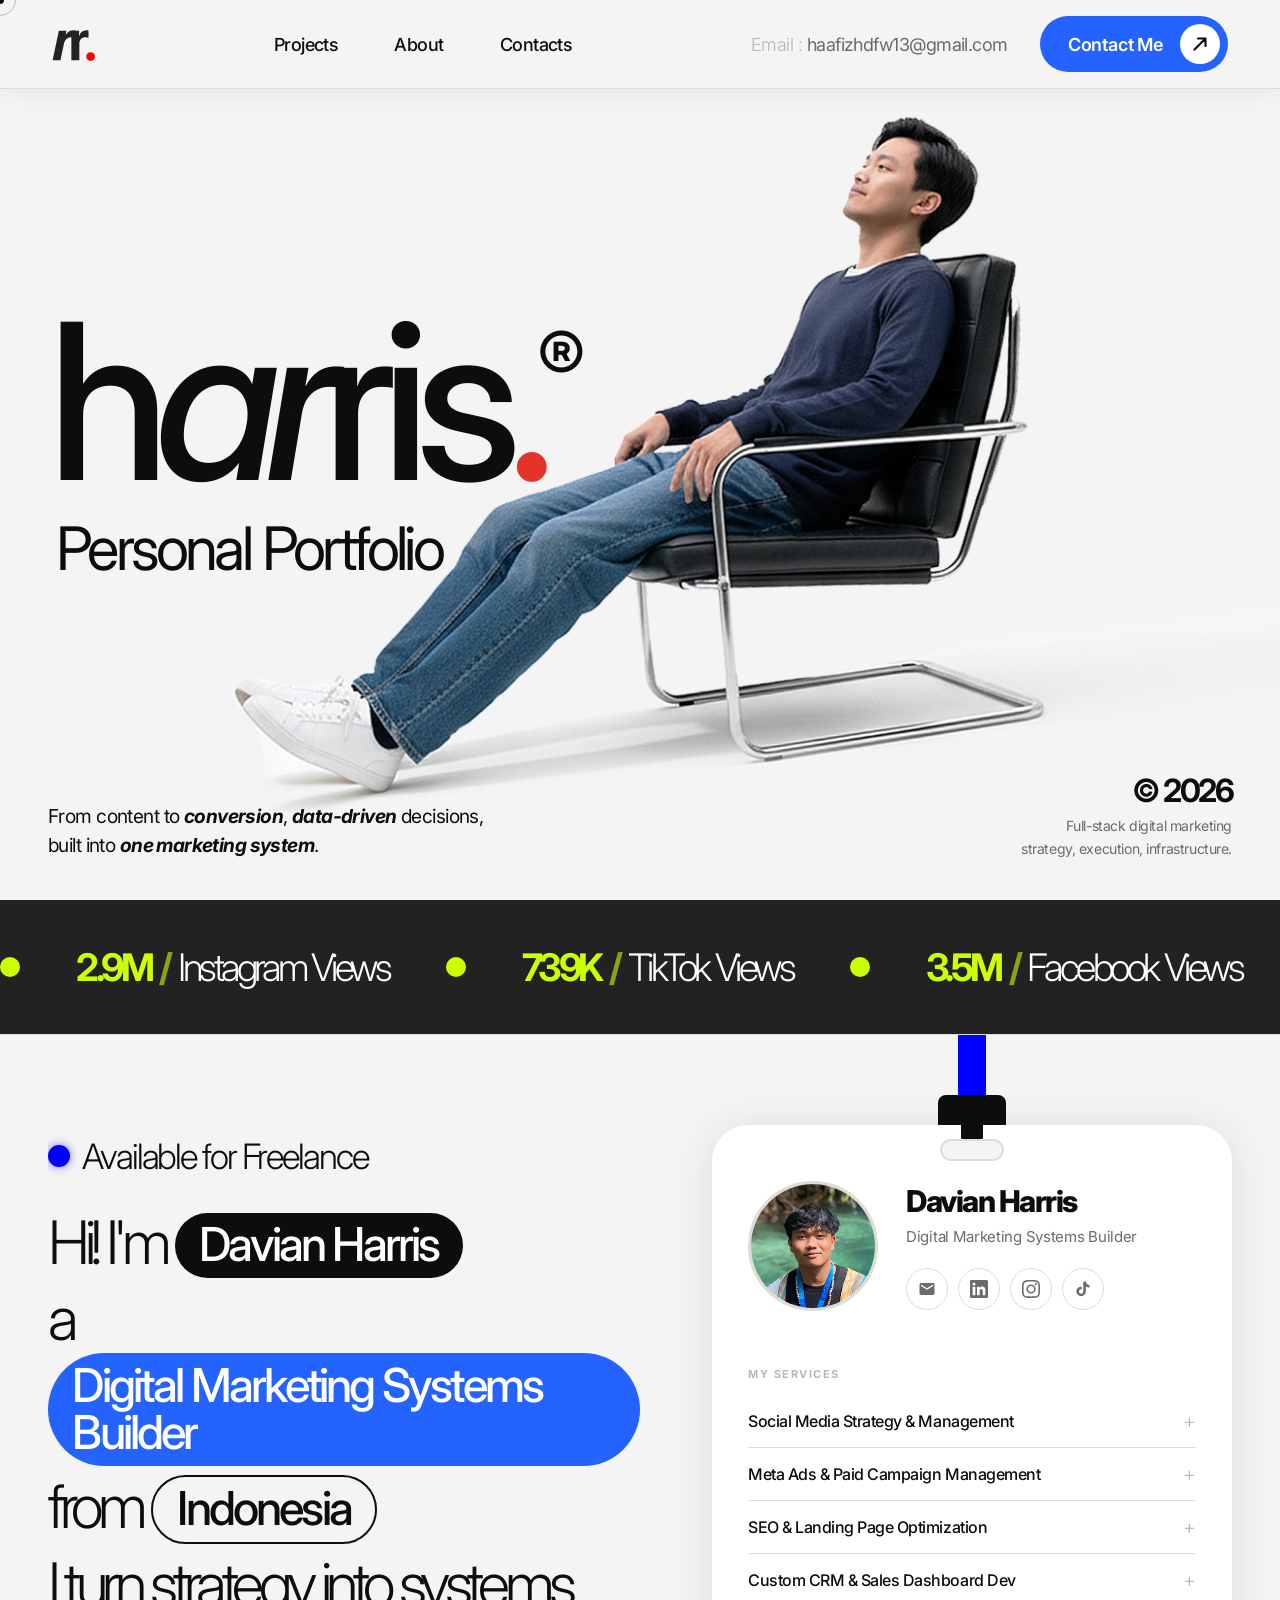
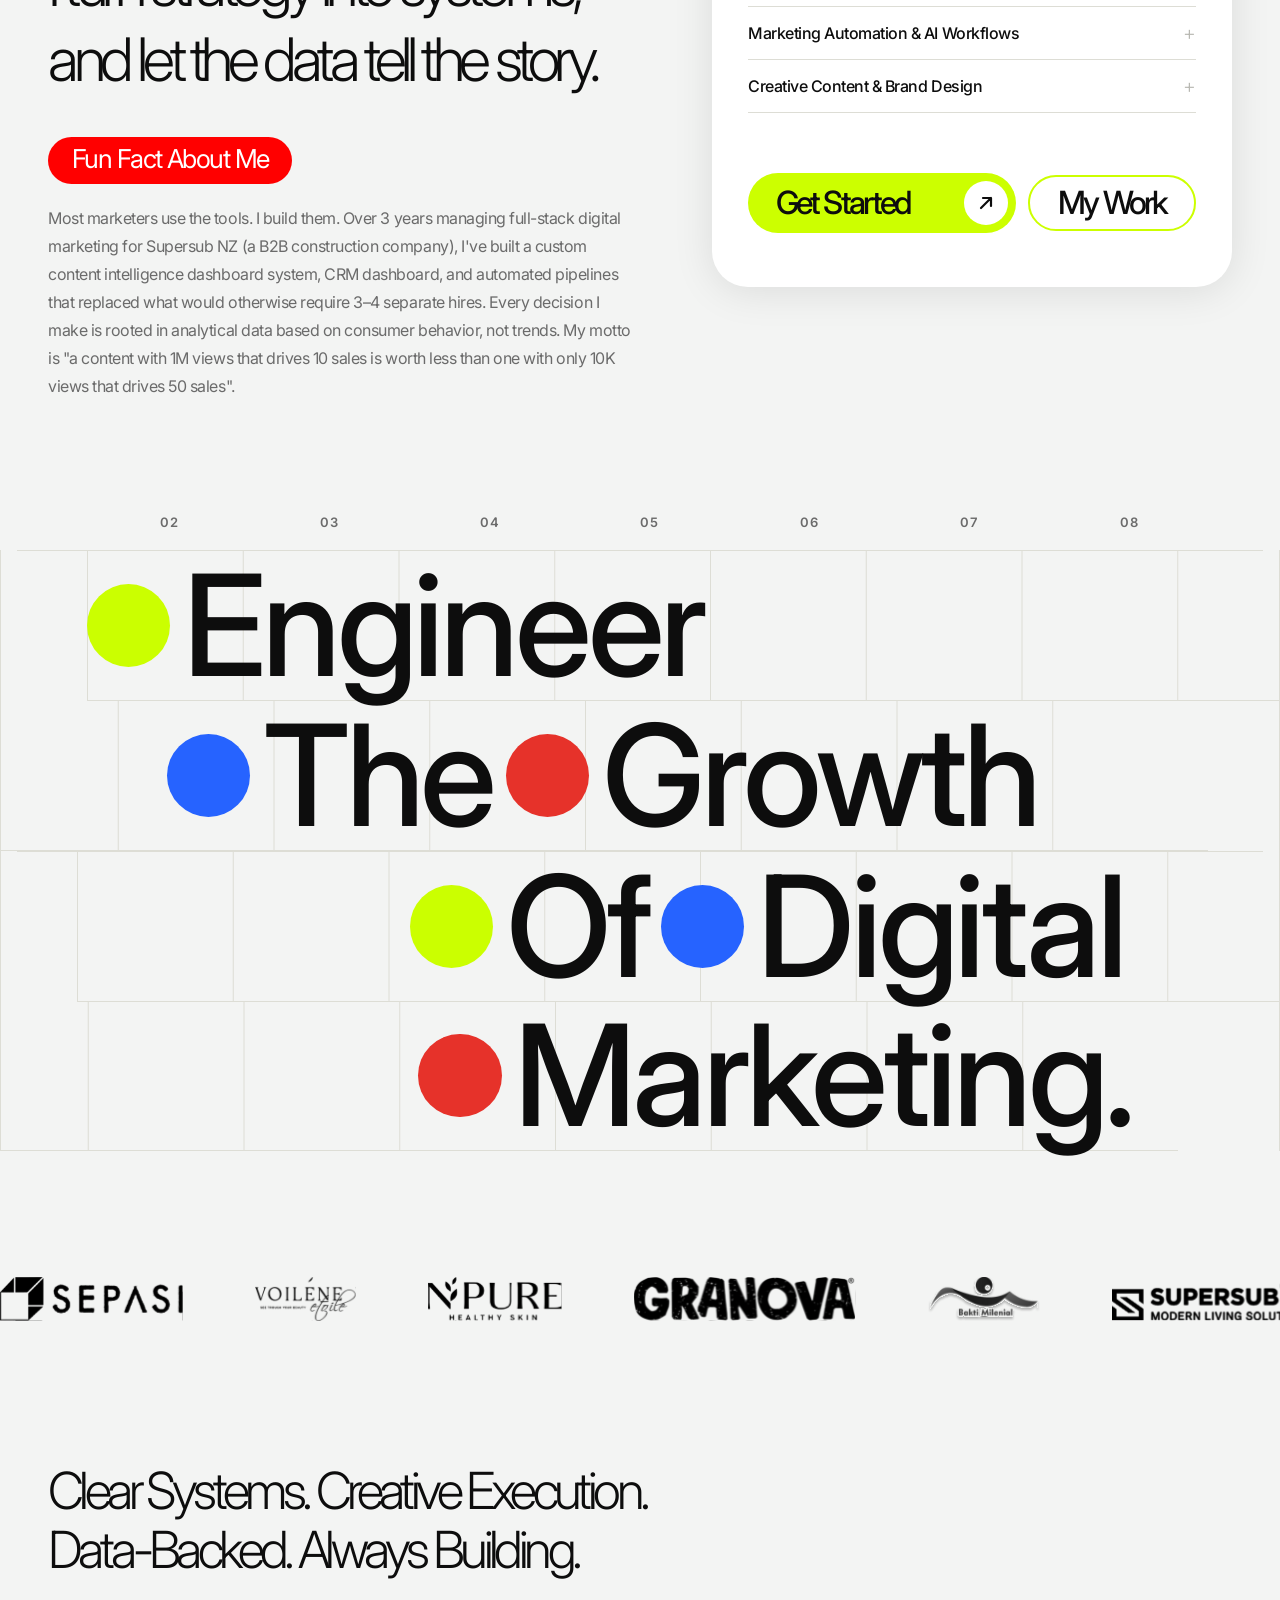
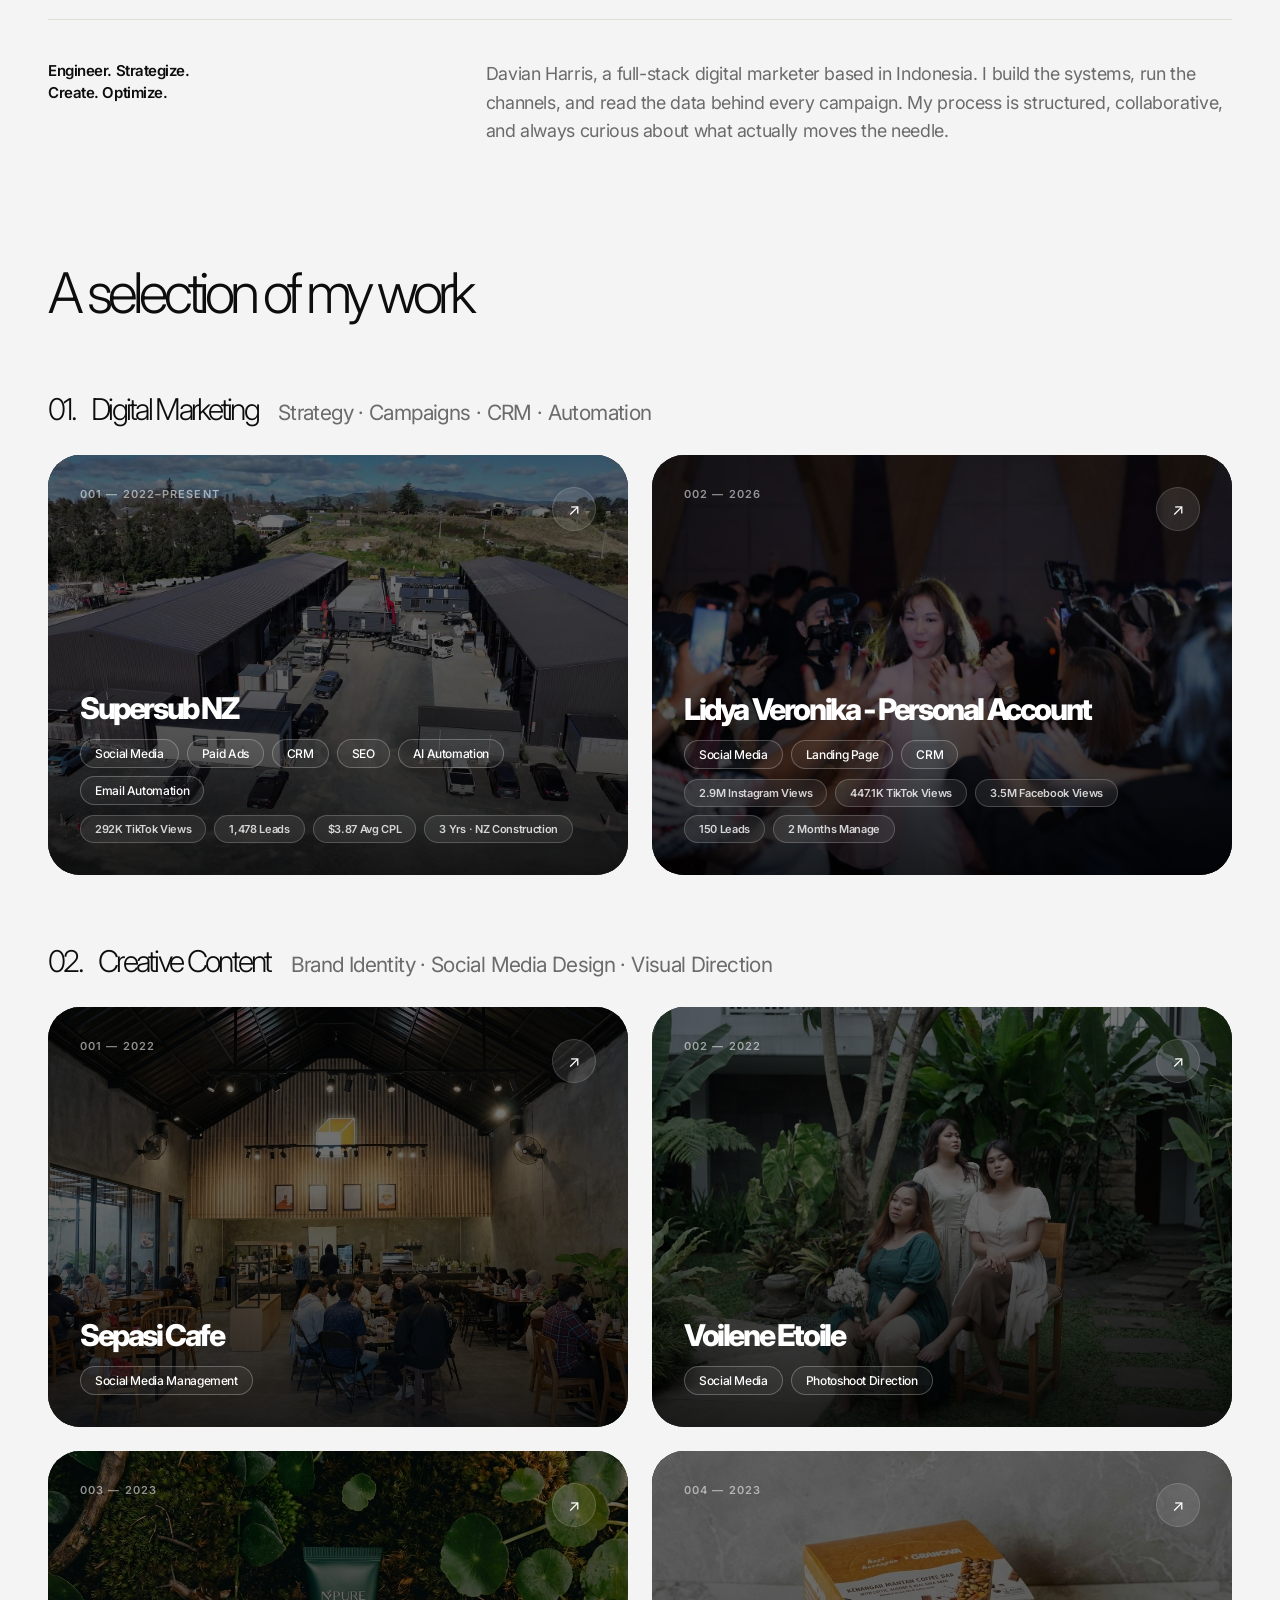
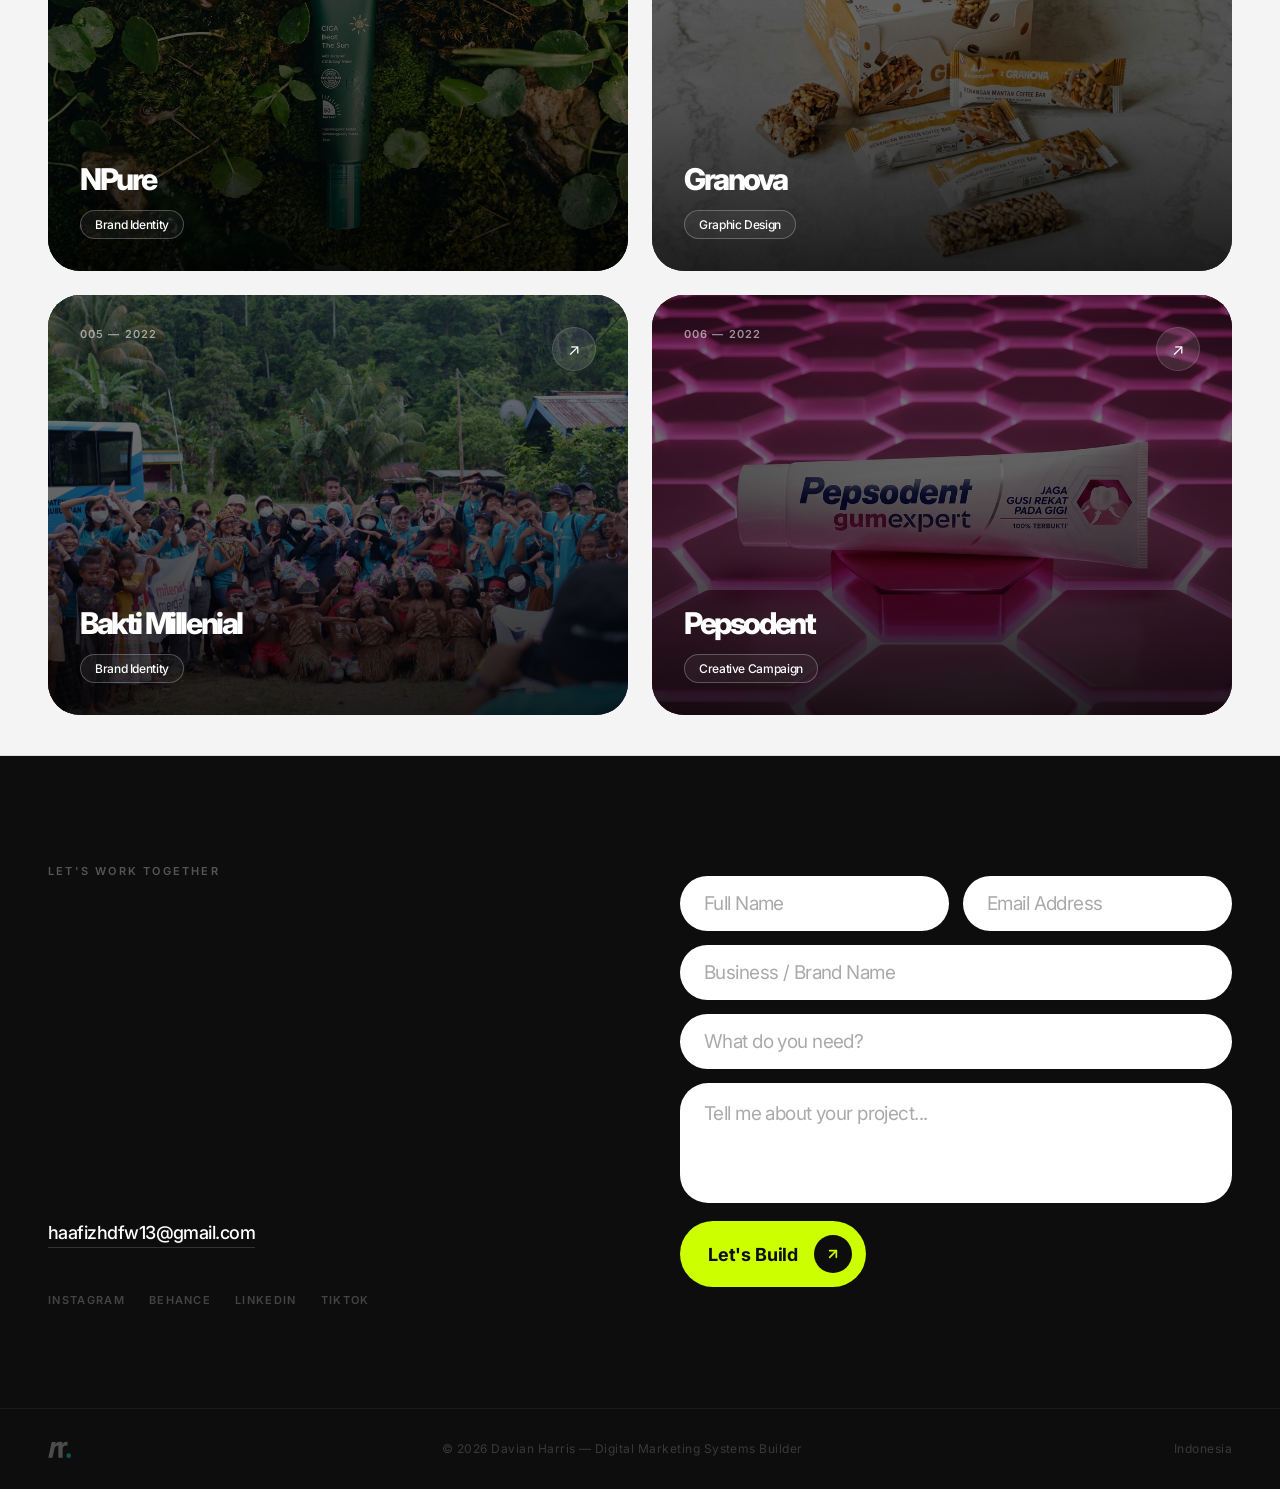
==== commit 299a2dde: "index.html" ====
--- a/index.html
+++ b/index.html
@@ -240,6 +240,7 @@
       font-style: italic;
       font-weight: 700;
     }
+    .br-mobile { display: none; }
 
     /* Bottom-right copyright block */
     .hero-copyright {
@@ -1213,11 +1214,11 @@
       /* ── HERO ── */
       #hero {
         padding-top: 64px;
-        min-height: 100svh;
+        min-height: 92svh;
       }
       .hero-name-block {
         left: 20px;
-        top: 48%;
+        top: 38%;
         transform: translateY(-50%);
       }
       .hero-name {
@@ -1227,24 +1228,26 @@
       .hero-subtitle {
         font-size: clamp(28px, 9vw, 44px);
         margin-top: 8px;
-      }
+        margin-left: 2px;
+      }
+      .br-mobile { display: block; }
       .hero-photo {
         height: 52vh;
-        right: -20px;
+        right: 8px;
       }
       .hero-tagline {
         left: 20px;
-        bottom: 24px;
-        font-size: 13px;
-        max-width: 65vw;
-        line-height: 1.5;
+        bottom: 10px;
+        font-size: 11px;
+        max-width: 80vw;
+        line-height: 1.4;
       }
       .hero-copyright {
         right: 20px;
-        bottom: 24px;
+        bottom: 10px;
       }
       .hero-year { font-size: 18px; }
-      .hero-year-desc { font-size: 11px; max-width: 140px; }
+      .hero-year-desc { font-size: 10px; max-width: 195px; line-height: 1.4; }
 
       /* ── STATS BAR ── */
       .stats-bar { padding: 28px 0; }
@@ -1486,7 +1489,7 @@
 
     <!-- Bottom-left tagline -->
     <div class="hero-tagline">
-      From content to <em>conversion</em>, <em>data-driven</em> decisions,<br />
+      From content to<span class="br-mobile"></span> <em>conversion</em>, <em>data-driven</em> decisions,<br />
       built into <em>one marketing system</em>.
     </div>
 
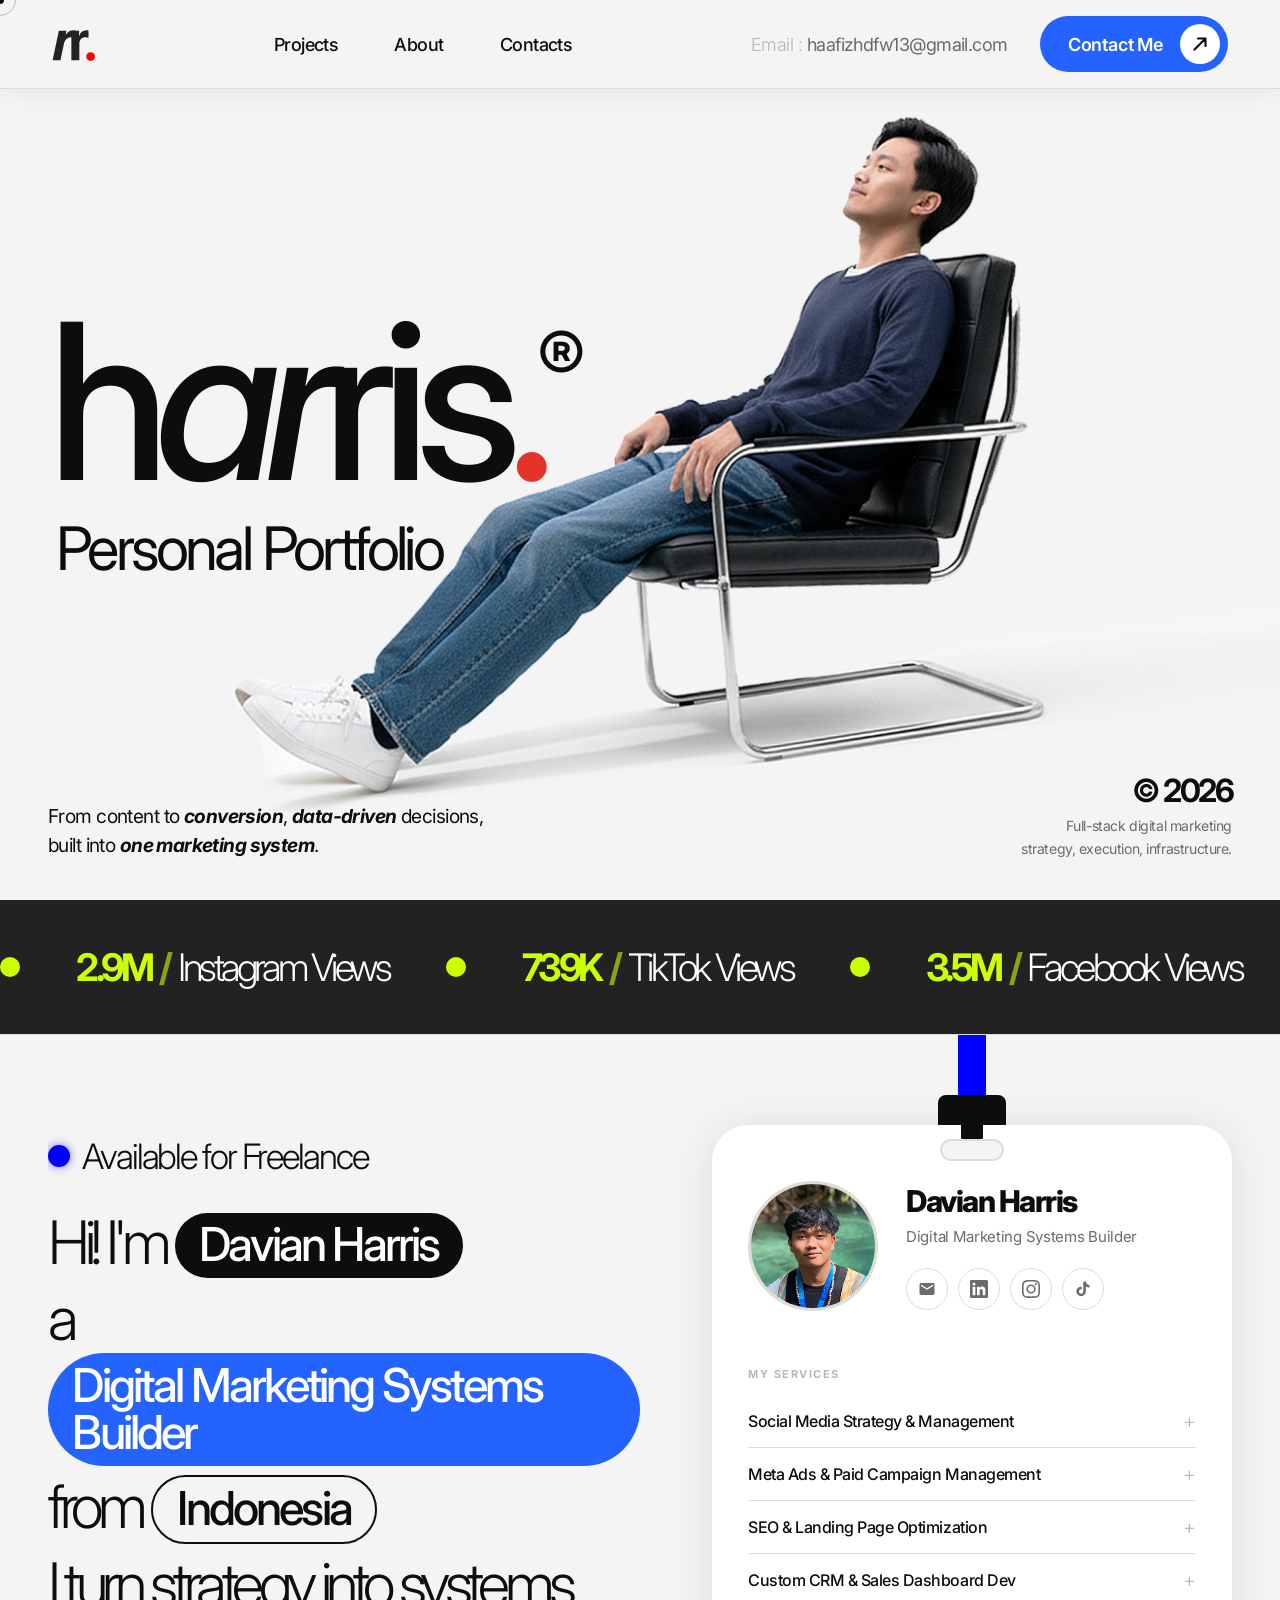
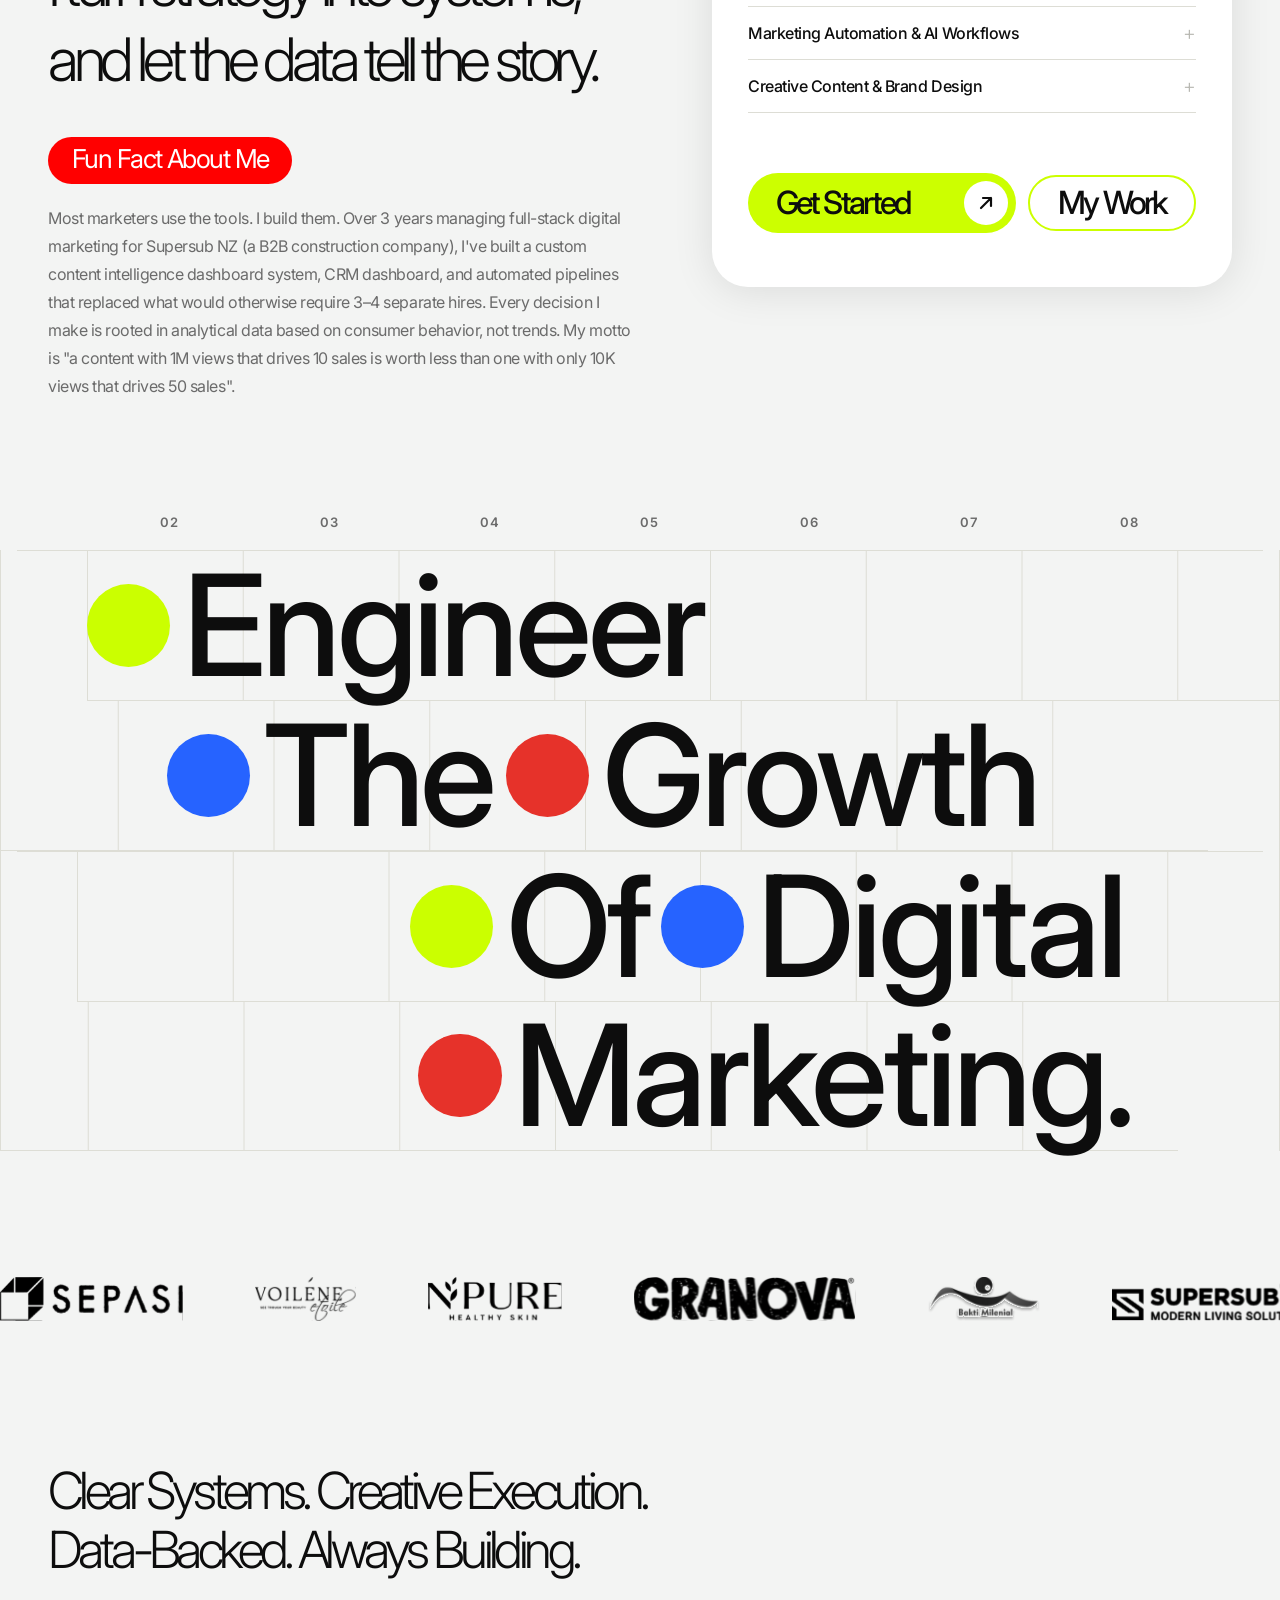
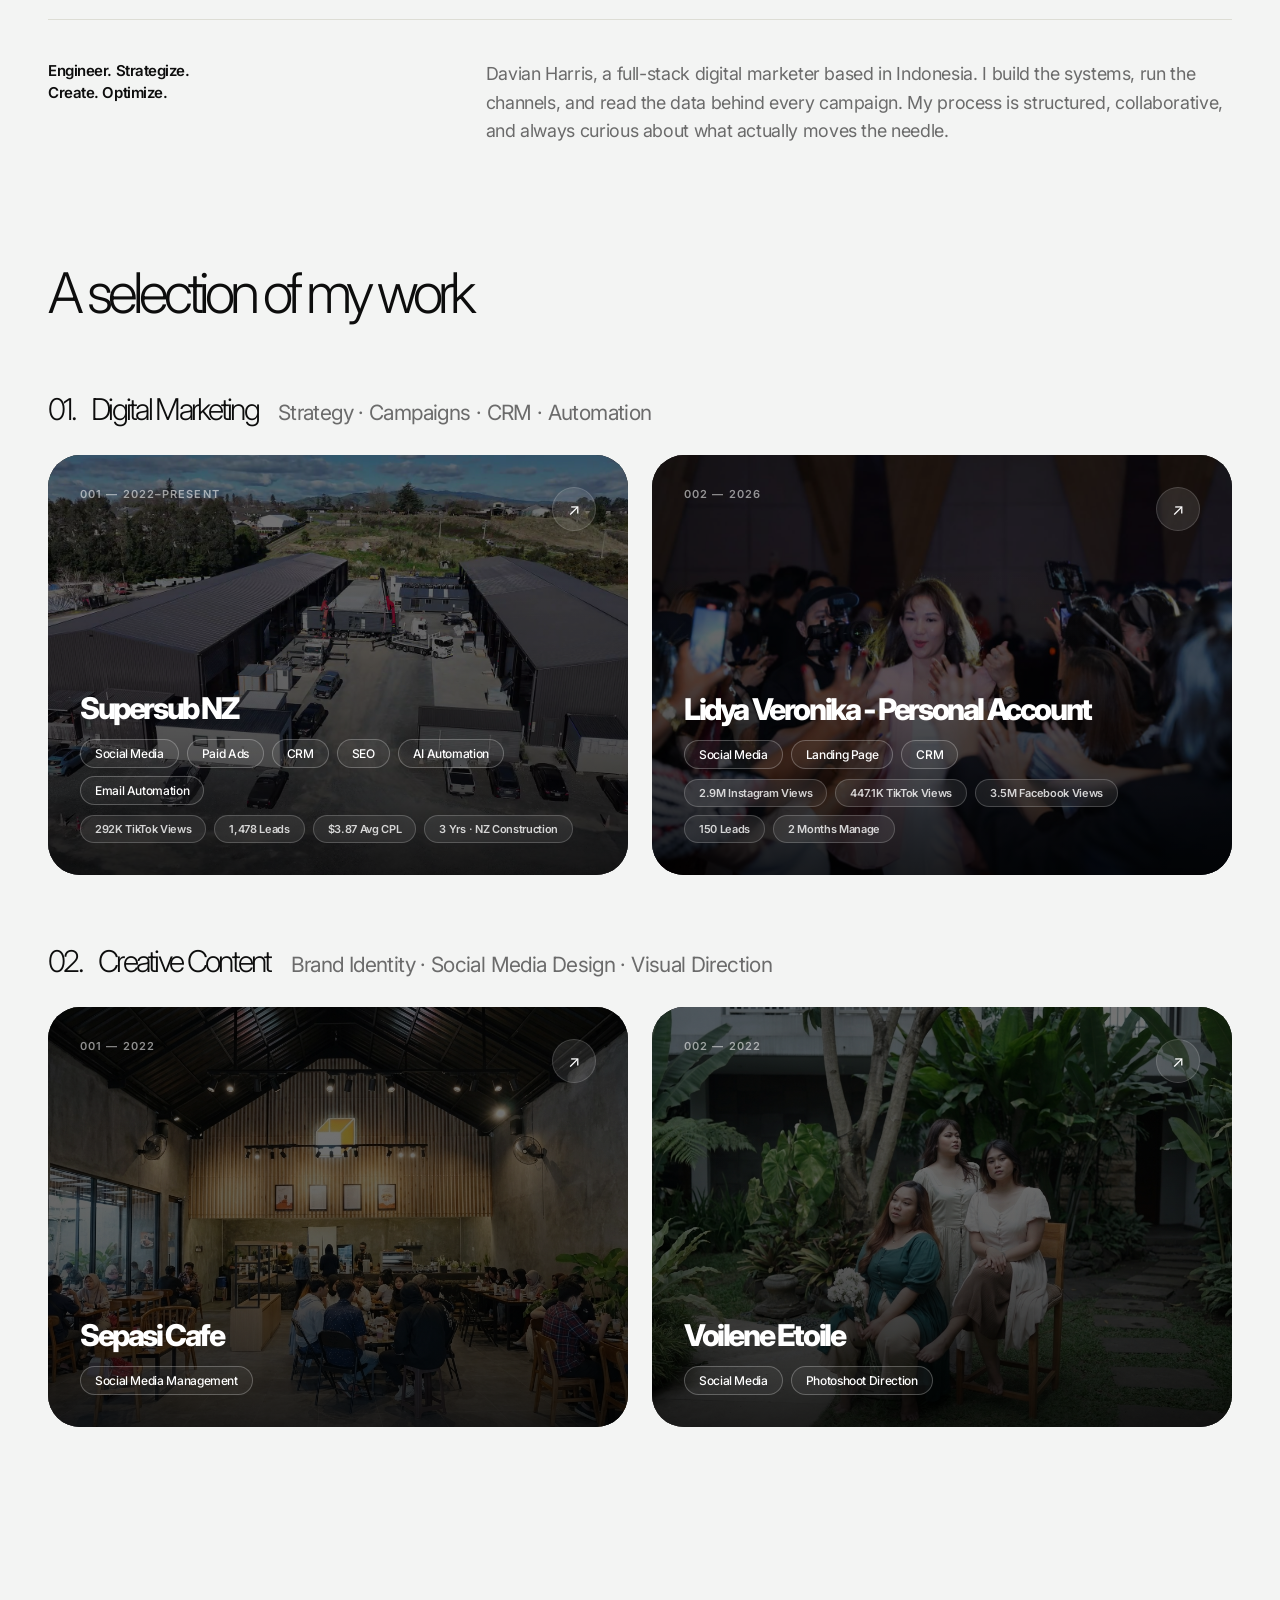
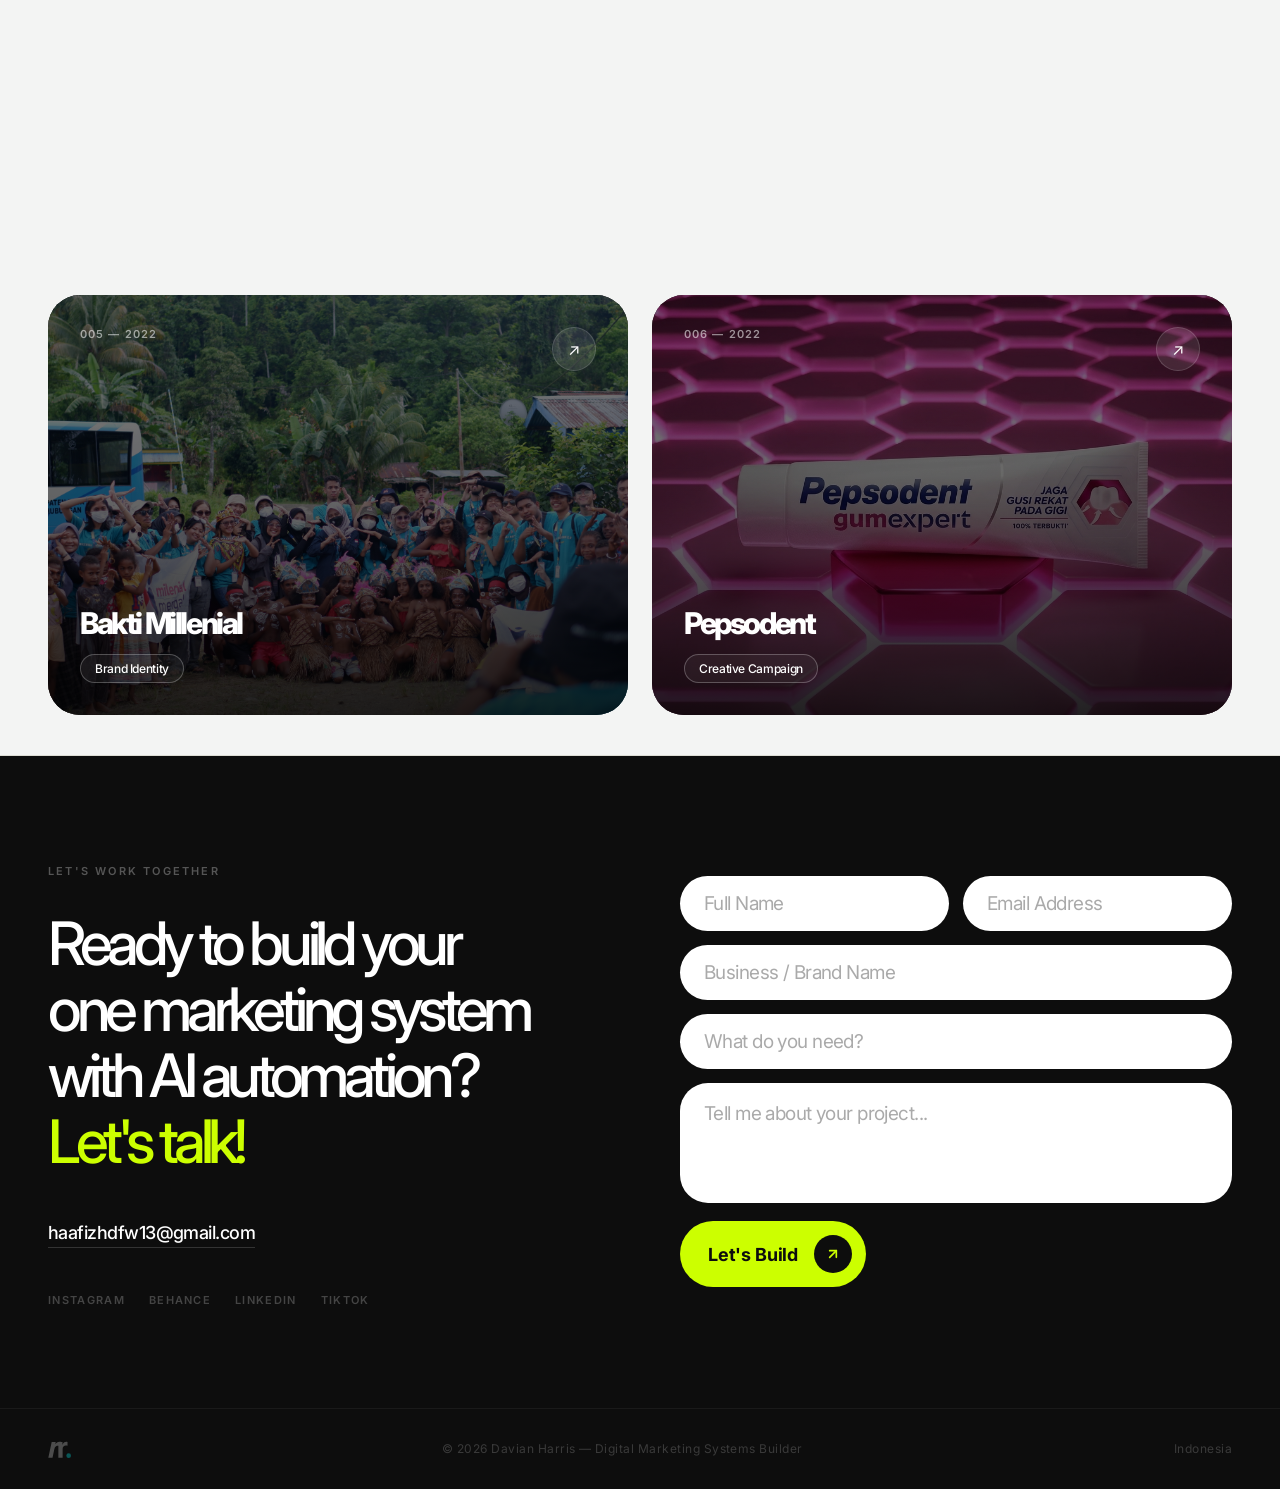
==== commit 7ebe4f2e: "index.html" ====
--- a/index.html
+++ b/index.html
@@ -1218,7 +1218,7 @@
       }
       .hero-name-block {
         left: 20px;
-        top: 38%;
+        top: 28%;
         transform: translateY(-50%);
       }
       .hero-name {
@@ -1233,18 +1233,19 @@
       .br-mobile { display: block; }
       .hero-photo {
         height: 52vh;
-        right: 8px;
+        right: -65px;
+        bottom: 78px;
       }
       .hero-tagline {
         left: 20px;
-        bottom: 10px;
+        bottom: 20px;
         font-size: 11px;
         max-width: 80vw;
         line-height: 1.4;
       }
       .hero-copyright {
         right: 20px;
-        bottom: 10px;
+        bottom: 20px;
       }
       .hero-year { font-size: 18px; }
       .hero-year-desc { font-size: 10px; max-width: 195px; line-height: 1.4; }
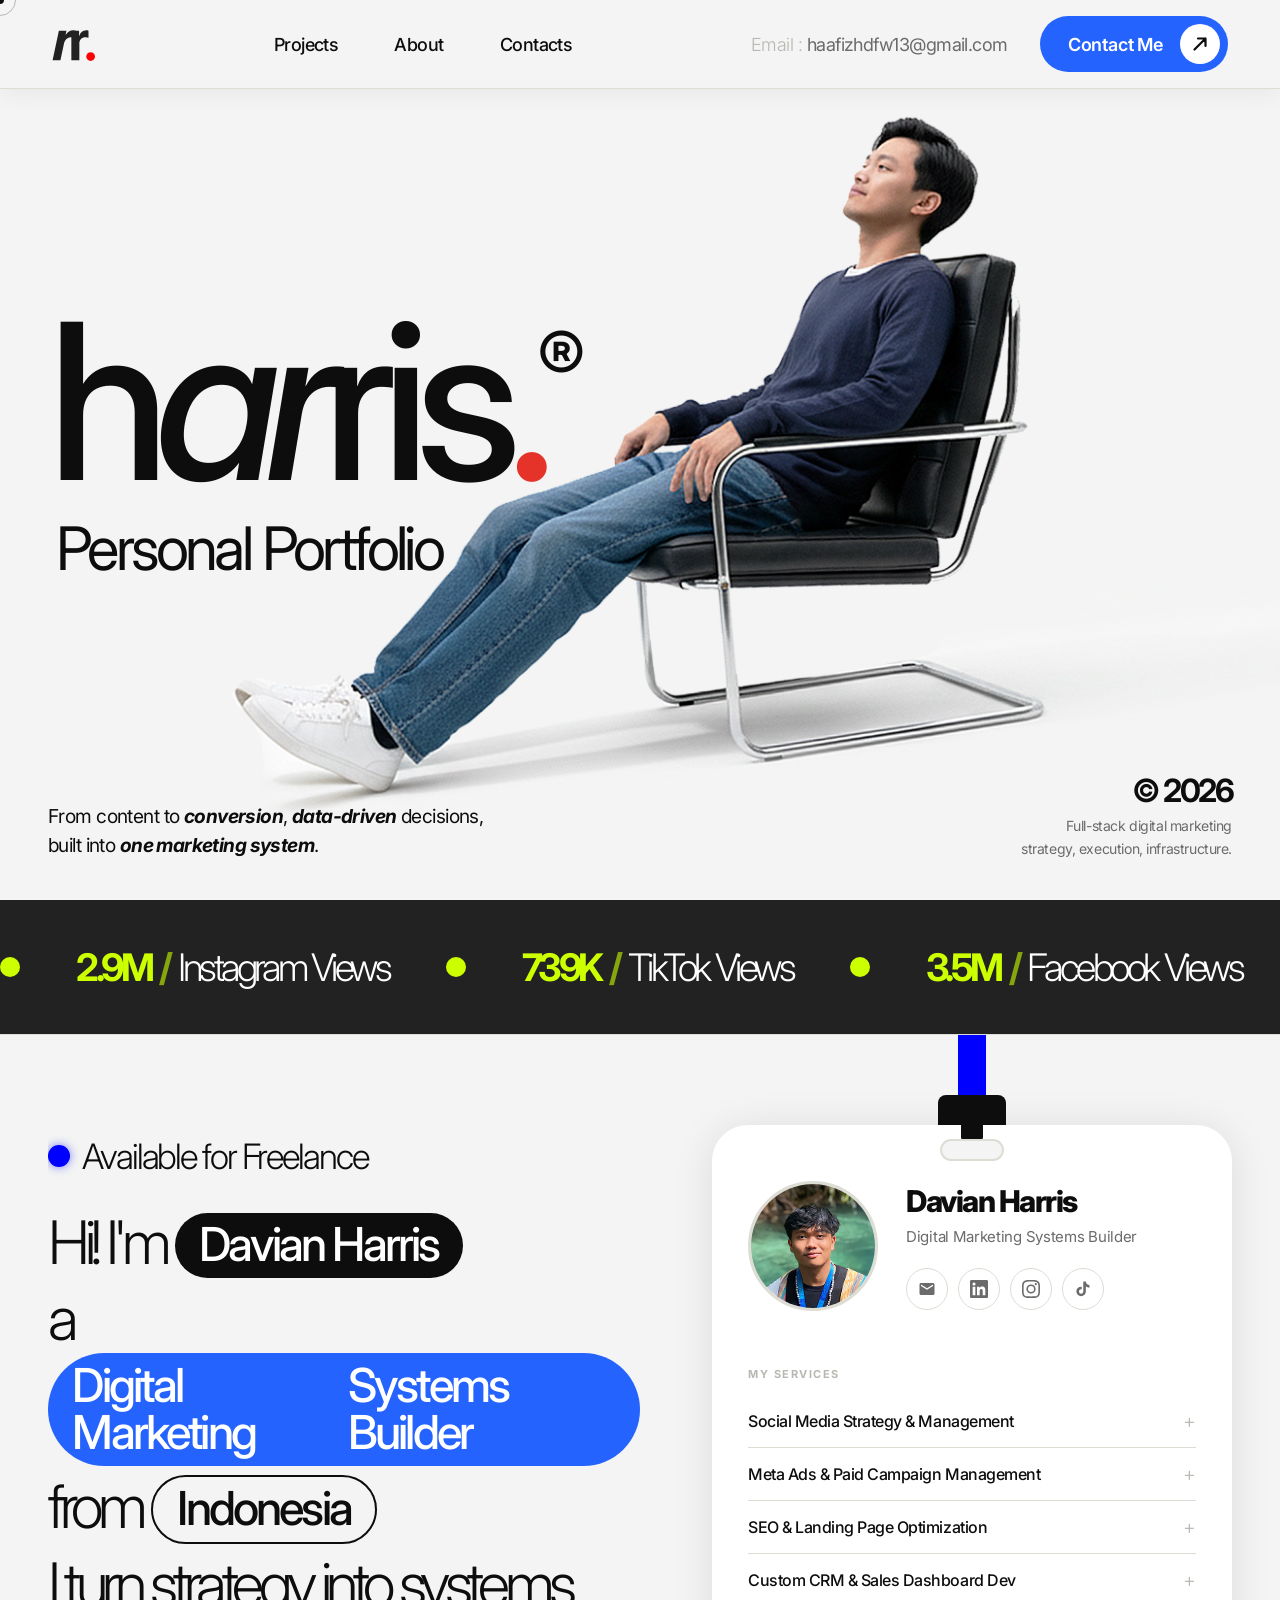
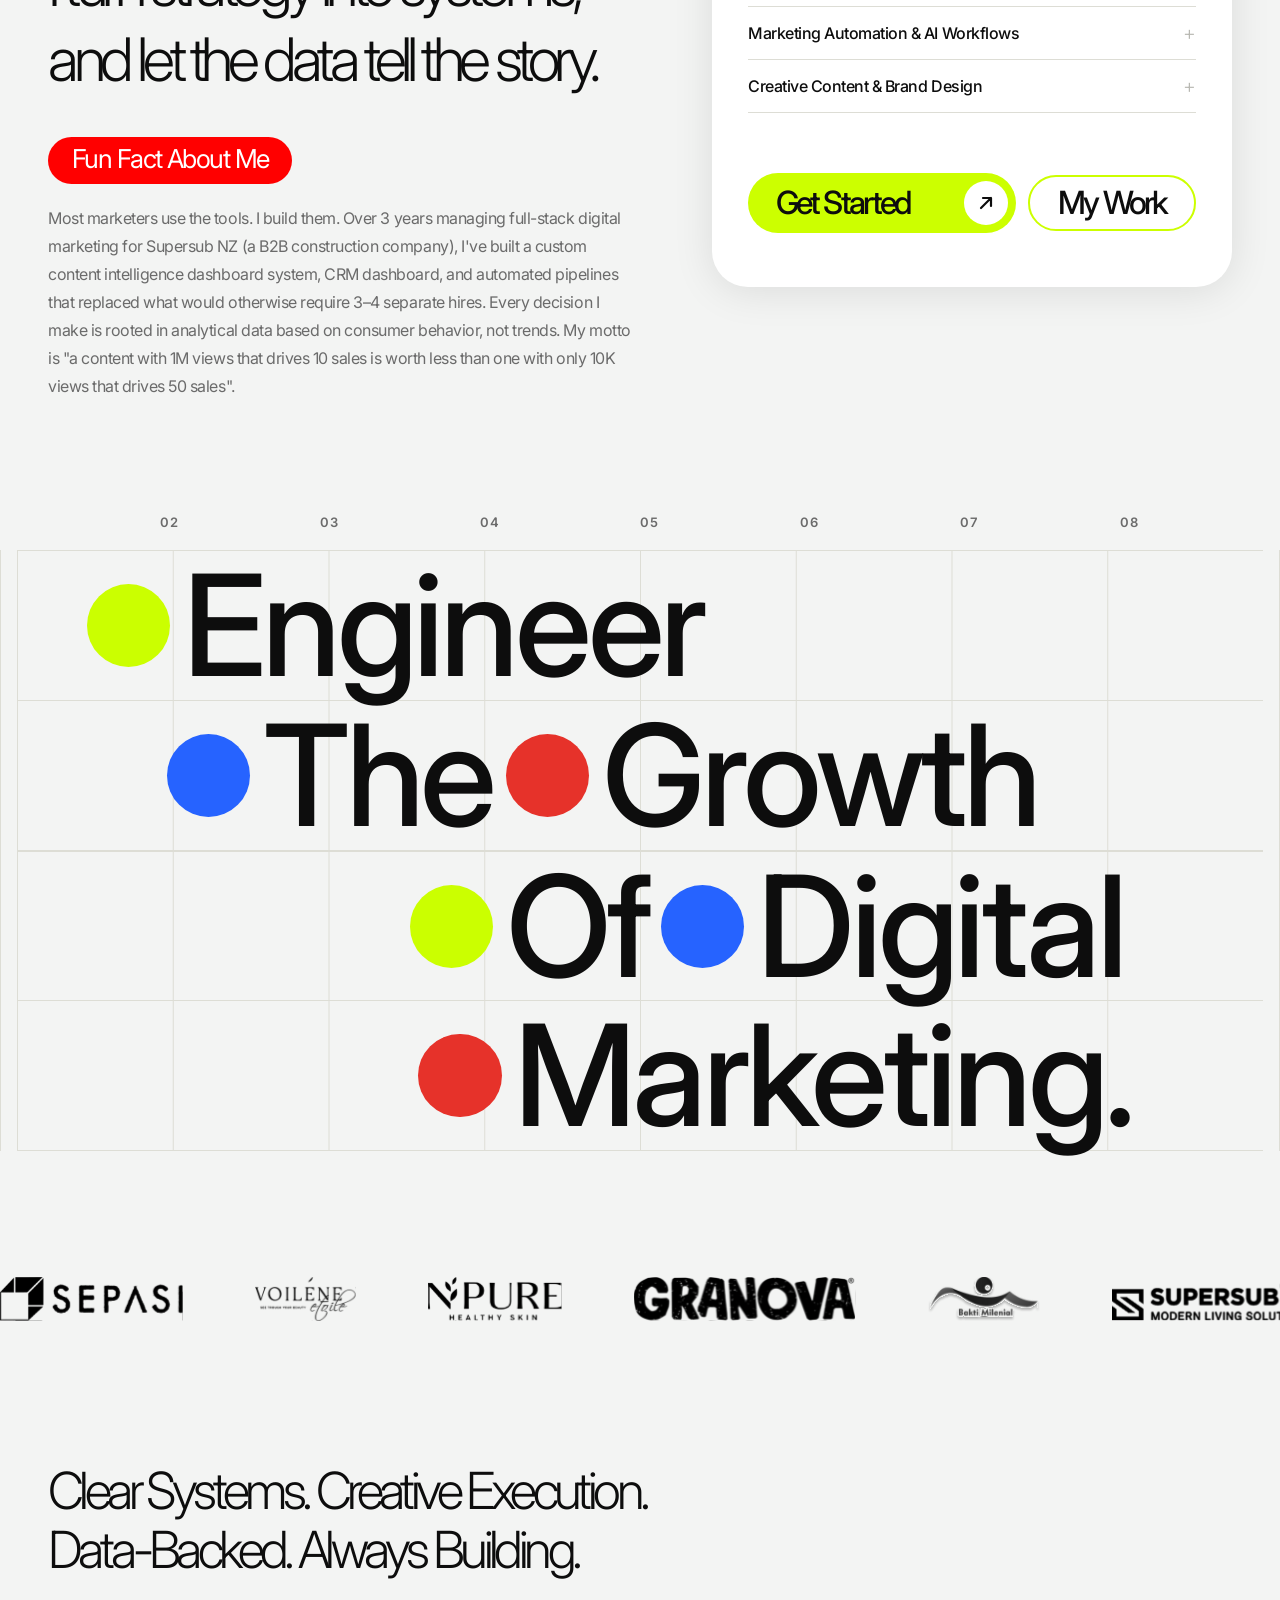
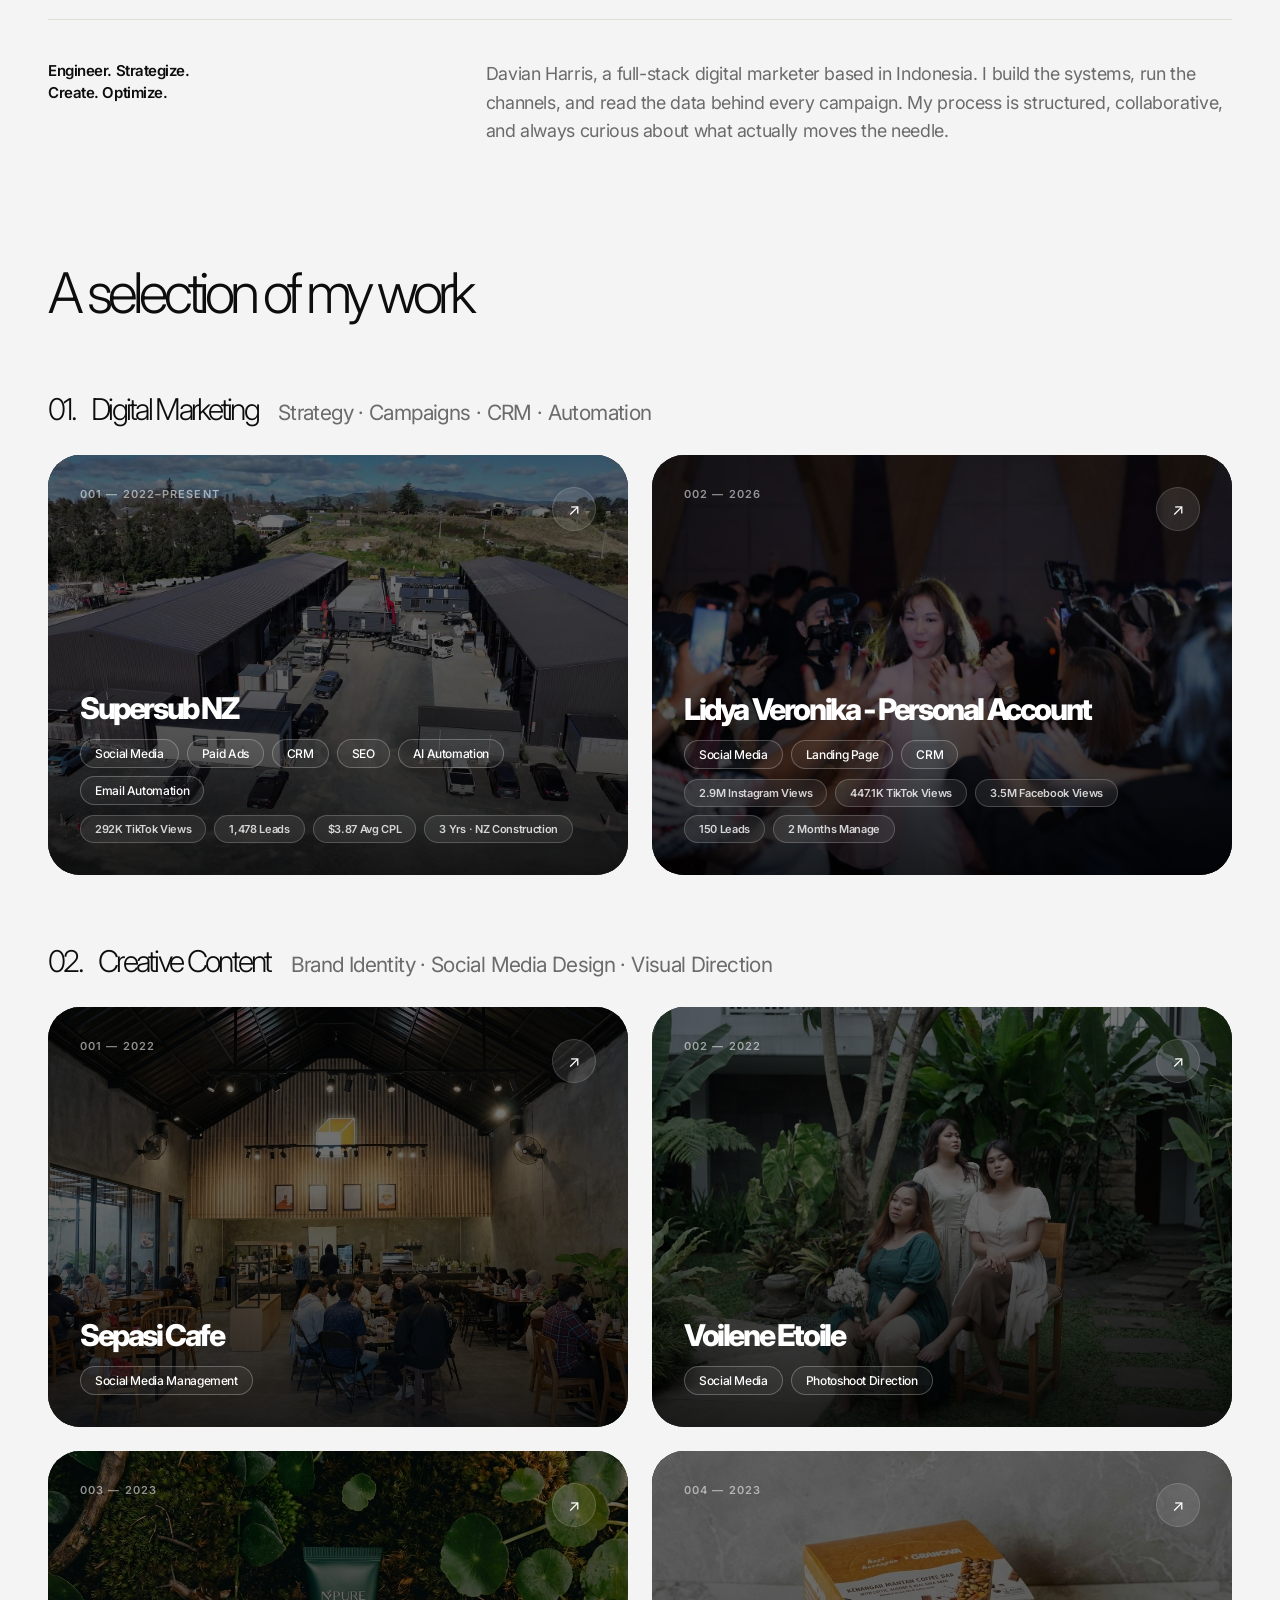
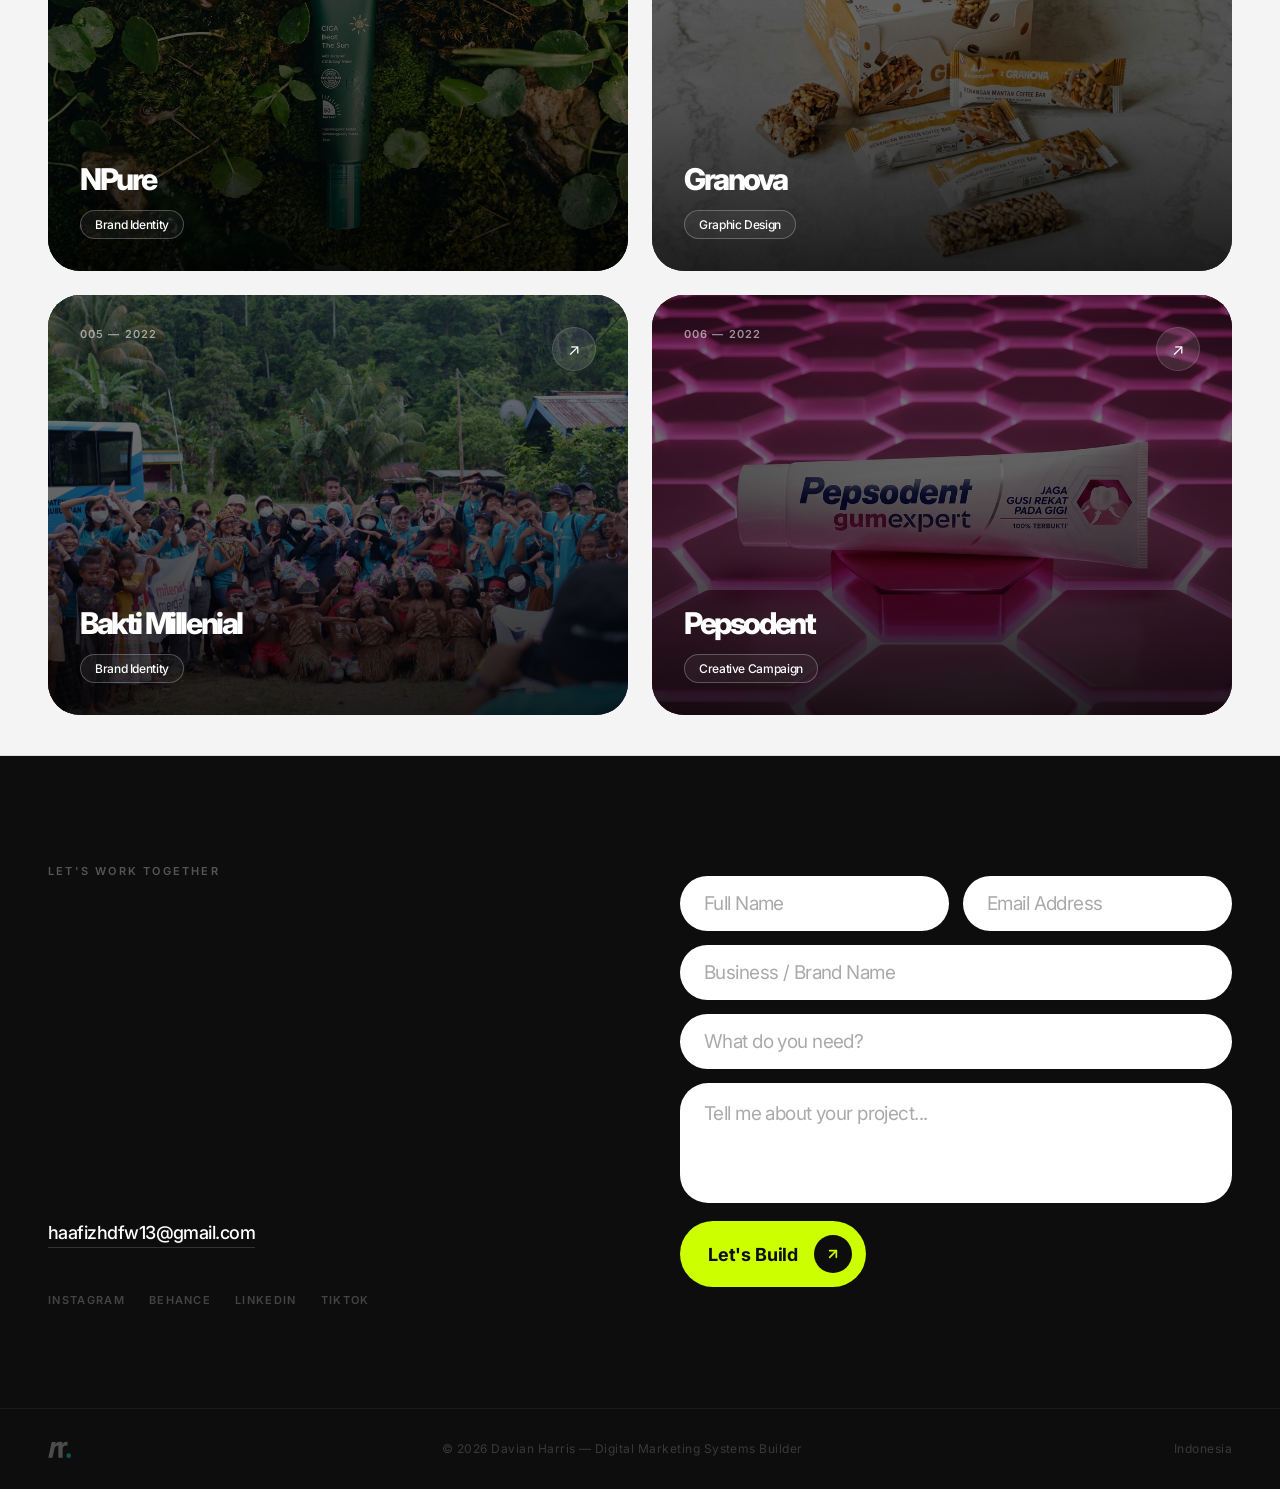
==== commit 070e3ee5: "index.html" ====
--- a/index.html
+++ b/index.html
@@ -241,6 +241,7 @@
       font-weight: 700;
     }
     .br-mobile { display: none; }
+    .hide-mobile { display: inline; }
 
     /* Bottom-right copyright block */
     .hero-copyright {
@@ -368,19 +369,23 @@
       position: relative;
       display: flex;
       align-items: center;
-      gap: clamp(6px, 1vw, 16px);
-      width: max-content;
-      min-width: 100%;
       border-bottom: 1px solid var(--line);
       background-image: linear-gradient(to right, var(--line) 1px, transparent 1px);
       background-size: 12.5% 100%;
       background-repeat: repeat-x;
       min-height: clamp(90px, 11.5vw, 205px);
+    }
+    .gs-row-track {
+      display: flex;
+      align-items: center;
+      gap: clamp(6px, 1vw, 16px);
+      width: max-content;
+      min-width: 100%;
       will-change: transform;
     }
-    .gs-row-2 { padding-left: 16vw; }
-    .gs-row-3 { padding-left: 26vw; }
-    .gs-row-4 { padding-left: 38vw; }
+    .gs-row-2 .gs-row-track { padding-left: 16vw; }
+    .gs-row-3 .gs-row-track { padding-left: 26vw; }
+    .gs-row-4 .gs-row-track { padding-left: 38vw; }
     .gs-word {
       font-size: clamp(64px, 11vw, 190px);
       font-weight: 500;
@@ -427,6 +432,11 @@
       content: ''; width: 22px; height: 22px; border-radius: 50%;
       flex-shrink: 0;
       background: #0000FF; box-shadow: 0 0 10px rgba(0,0,255,0.5);
+      animation: blink-dot 1.4s ease-in-out infinite;
+    }
+    @keyframes blink-dot {
+      0%, 100% { opacity: 1; box-shadow: 0 0 10px rgba(0,0,255,0.5); }
+      50% { opacity: 0.25; box-shadow: 0 0 4px rgba(0,0,255,0.2); }
     }
 
     /* Big intro heading */
@@ -1164,7 +1174,8 @@
       .hero-copyright { right: 24px; bottom: 90px; }
 
       #about { grid-template-columns: 1fr; padding: 80px 24px; }
-      .about-card-outer { max-width: 420px; position: static; margin-top: 0; }
+      .about-left { order: 2; }
+      .about-card-outer { max-width: 420px; position: static; margin-top: -80px; order: 1; }
       #logos { padding: 40px 0; }
       .logos-label { padding: 0 24px; }
       .projects-statement { padding: 0 24px; margin-bottom: 60px; }
@@ -1180,8 +1191,6 @@
       .gs-pan { position: static; width: 100%; top: auto; left: auto; transform: none !important; }
       .gs-labels { grid-template-columns: repeat(5, 1fr); padding: 0 24px; }
       .gs-grid { margin: 0 24px; }
-      .gs-row { background-size: 20% 100%; }
-      .gs-row-2, .gs-row-3, .gs-row-4 { padding-left: 0; }
       #contact { padding: 80px 24px; }
       footer { padding: 20px 24px; flex-direction: column; gap: 8px; text-align: center; }
     }
@@ -1231,6 +1240,7 @@
         margin-left: 2px;
       }
       .br-mobile { display: block; }
+      .hide-mobile { display: none; }
       .hero-photo {
         height: 52vh;
         right: -65px;
@@ -1252,20 +1262,21 @@
 
       /* ── STATS BAR ── */
       .stats-bar { padding: 28px 0; }
-      .stat-item { font-size: 26px; gap: 5px; }
-      .stat-n { font-size: 26px; }
-      .stat-l { font-size: 26px; }
-      .stat-bullet { width: 14px; height: 14px; }
+      .stats-inner { gap: 28px; }
+      .stat-item { font-size: 19px; gap: 5px; }
+      .stat-n { font-size: 19px; }
+      .stat-l { font-size: 19px; }
+      .stat-bullet { width: 10px; height: 10px; }
 
       /* ── ABOUT ── */
       #about {
         grid-template-columns: 1fr;
-        padding: 56px 20px;
+        padding: 56px 20px 24px;
         gap: 48px;
       }
       .available-tag { font-size: 22px; margin-bottom: 20px; }
       .about-hi {
-        font-size: clamp(34px, 10vw, 48px);
+        font-size: clamp(24px, 7.5vw, 34px);
         letter-spacing: -0.07em;
         margin-bottom: 28px;
       }
@@ -1275,17 +1286,18 @@
         margin-bottom: 16px;
       }
       .about-bio {
-        font-size: 14px;
+        font-size: 16px;
         line-height: 1.7;
       }
 
       /* Lanyard card */
       .about-card-outer {
         position: static;
-        margin-top: 0;
+        margin-top: -56px;
         width: 100%;
         max-width: 100%;
         align-items: center;
+        order: 1;
       }
       .lanyard-strap { width: 22px; height: 40px; }
       .about-card { border-radius: 24px; }
@@ -1295,22 +1307,42 @@
       }
       .about-card-photo { width: 90px; height: 90px; }
       .about-card-name { font-size: 22px; }
-      .about-card-role { font-size: 13px; }
+      .about-card-role { font-size: 11px; }
       .about-card-socials a { width: 36px; height: 36px; }
       .about-card-body { padding: 16px 24px 24px; }
-      .about-card-services-list li { font-size: 14px; padding: 12px 0; }
+      .about-card-footer { padding: 20px 24px 28px; }
+      .about-card-services-list li { font-size: 14px; padding: 0; }
+      .about-card-services-list li .svc-row { padding: 10px 0; }
+
+      .card-cta-row { flex-direction: row; align-items: center; gap: 10px; margin-bottom: 16px; }
+      .btn-getstarted { font-size: 15px; padding: 6px 6px 6px 16px; flex: 1 1 0; gap: 8px; }
+      .btn-getstarted-icon { width: 28px; height: 28px; }
+      .btn-getstarted-icon svg { width: 14px; height: 14px; }
+      .btn-mywork { font-size: 15px; padding: 0 14px; height: 40px; flex: 1 1 0; width: auto; white-space: nowrap; }
 
       /* ── GRID SHOWCASE ── */
-      .grid-showcase { padding: 48px 0 36px; }
+      .grid-showcase { padding: 8px 0 24px; }
       .gs-labels { display: none; }
-      .gs-grid { margin: 0 20px; border-left: none; border-right: none; }
-      .gs-row {
-        display: flex; flex-wrap: wrap; align-items: center;
-        gap: 8px 12px; background-image: none;
-        min-height: auto; padding: 14px 20px;
-      }
-      .gs-word { font-size: clamp(26px, 9vw, 40px); padding: 0; white-space: normal; }
-      .gs-dot { width: 18px; height: 18px; }
+      .gs-grid { margin: 0; position: relative; }
+      .gs-grid::before {
+        content: '';
+        position: absolute;
+        inset: 0;
+        pointer-events: none;
+        z-index: 0;
+        background-image: repeating-linear-gradient(
+          to right,
+          var(--line), var(--line) 1px,
+          transparent 1px, transparent 12.5%
+        );
+      }
+      .gs-row { background-image: none; min-height: clamp(48px, 10vw, 72px); z-index: 1; }
+      .gs-row-track { width: 100%; min-width: 100%; }
+      .gs-word { font-size: clamp(36px, 10.5vw, 58px); }
+      .gs-dot { width: clamp(24px, 5.5vw, 38px); height: clamp(24px, 5.5vw, 38px); }
+      .gs-row-2 .gs-row-track { padding-left: 10vw; }
+      .gs-row-3 .gs-row-track { padding-left: 16vw; }
+      .gs-row-4 .gs-row-track { padding-left: 24vw; }
 
       /* ── LOGOS ── */
       #logos { padding: 32px 0; }
@@ -1539,10 +1571,9 @@
 
       <div class="about-hi reveal">
         Hi! I'm <span class="pill pill-name">Davian Harris</span><br>
-        a <span class="pill pill-role">Digital Marketing Systems Builder</span><br>
+        a <span class="pill pill-role">Digital Marketing<span class="hide-mobile"> Systems Builder</span></span><br>
         from <span class="pill pill-loc">Indonesia</span><br>
-        I turn strategy into systems,<br>
-        and let the data tell the story.
+        I turn strategy into<span class="br-mobile"></span> systems, and let<span class="br-mobile"></span> the data tell the story.
       </div>
 
       <div class="fun-fact-label reveal">Fun Fact About Me</div>
@@ -1708,26 +1739,34 @@
           <div class="gs-grid">
             <div class="gs-scene gs-scene-a">
               <div class="gs-row gs-row-1">
-                <div class="gs-dot" style="background:#CBFF00;"></div>
-                <div class="gs-word">Engineer</div>
+                <div class="gs-row-track">
+                  <div class="gs-dot" style="background:#CBFF00;"></div>
+                  <div class="gs-word">Engineer</div>
+                </div>
               </div>
               <div class="gs-row gs-row-2">
-                <div class="gs-dot" style="background:#2663FF;"></div>
-                <div class="gs-word">The</div>
-                <div class="gs-dot" style="background:#E6322A;"></div>
-                <div class="gs-word">Growth</div>
+                <div class="gs-row-track">
+                  <div class="gs-dot" style="background:#2663FF;"></div>
+                  <div class="gs-word">The</div>
+                  <div class="gs-dot" style="background:#E6322A;"></div>
+                  <div class="gs-word">Growth</div>
+                </div>
               </div>
             </div>
             <div class="gs-scene gs-scene-b">
               <div class="gs-row gs-row-3">
-                <div class="gs-dot" style="background:#CBFF00;"></div>
-                <div class="gs-word">Of</div>
-                <div class="gs-dot" style="background:#2663FF;"></div>
-                <div class="gs-word">Digital</div>
+                <div class="gs-row-track">
+                  <div class="gs-dot" style="background:#CBFF00;"></div>
+                  <div class="gs-word">Of</div>
+                  <div class="gs-dot" style="background:#2663FF;"></div>
+                  <div class="gs-word">Digital</div>
+                </div>
               </div>
               <div class="gs-row gs-row-4">
-                <div class="gs-dot" style="background:#E6322A;"></div>
-                <div class="gs-word">Marketing.</div>
+                <div class="gs-row-track">
+                  <div class="gs-dot" style="background:#E6322A;"></div>
+                  <div class="gs-word">Marketing.</div>
+                </div>
               </div>
             </div>
           </div>
@@ -2027,19 +2066,15 @@
       const showcase = document.querySelector('.grid-showcase');
       if (!showcase) return;
       const rows = [
-        { el: document.querySelector('.gs-row-1'), speed: -70 },
-        { el: document.querySelector('.gs-row-2'), speed:  55 },
-        { el: document.querySelector('.gs-row-3'), speed: -60 },
-        { el: document.querySelector('.gs-row-4'), speed:  85 }
+        { el: document.querySelector('.gs-row-1 .gs-row-track'), speed: -70 },
+        { el: document.querySelector('.gs-row-2 .gs-row-track'), speed:  55 },
+        { el: document.querySelector('.gs-row-3 .gs-row-track'), speed: -60 },
+        { el: document.querySelector('.gs-row-4 .gs-row-track'), speed:  85 }
       ].filter(r => r.el);
 
       let ticking = false;
       function update(){
         ticking = false;
-        if (window.innerWidth < 700) {
-          rows.forEach(r => { r.el.style.transform = 'none'; });
-          return;
-        }
         const rect = showcase.getBoundingClientRect();
         const vh = window.innerHeight;
         const total = rect.height + vh;
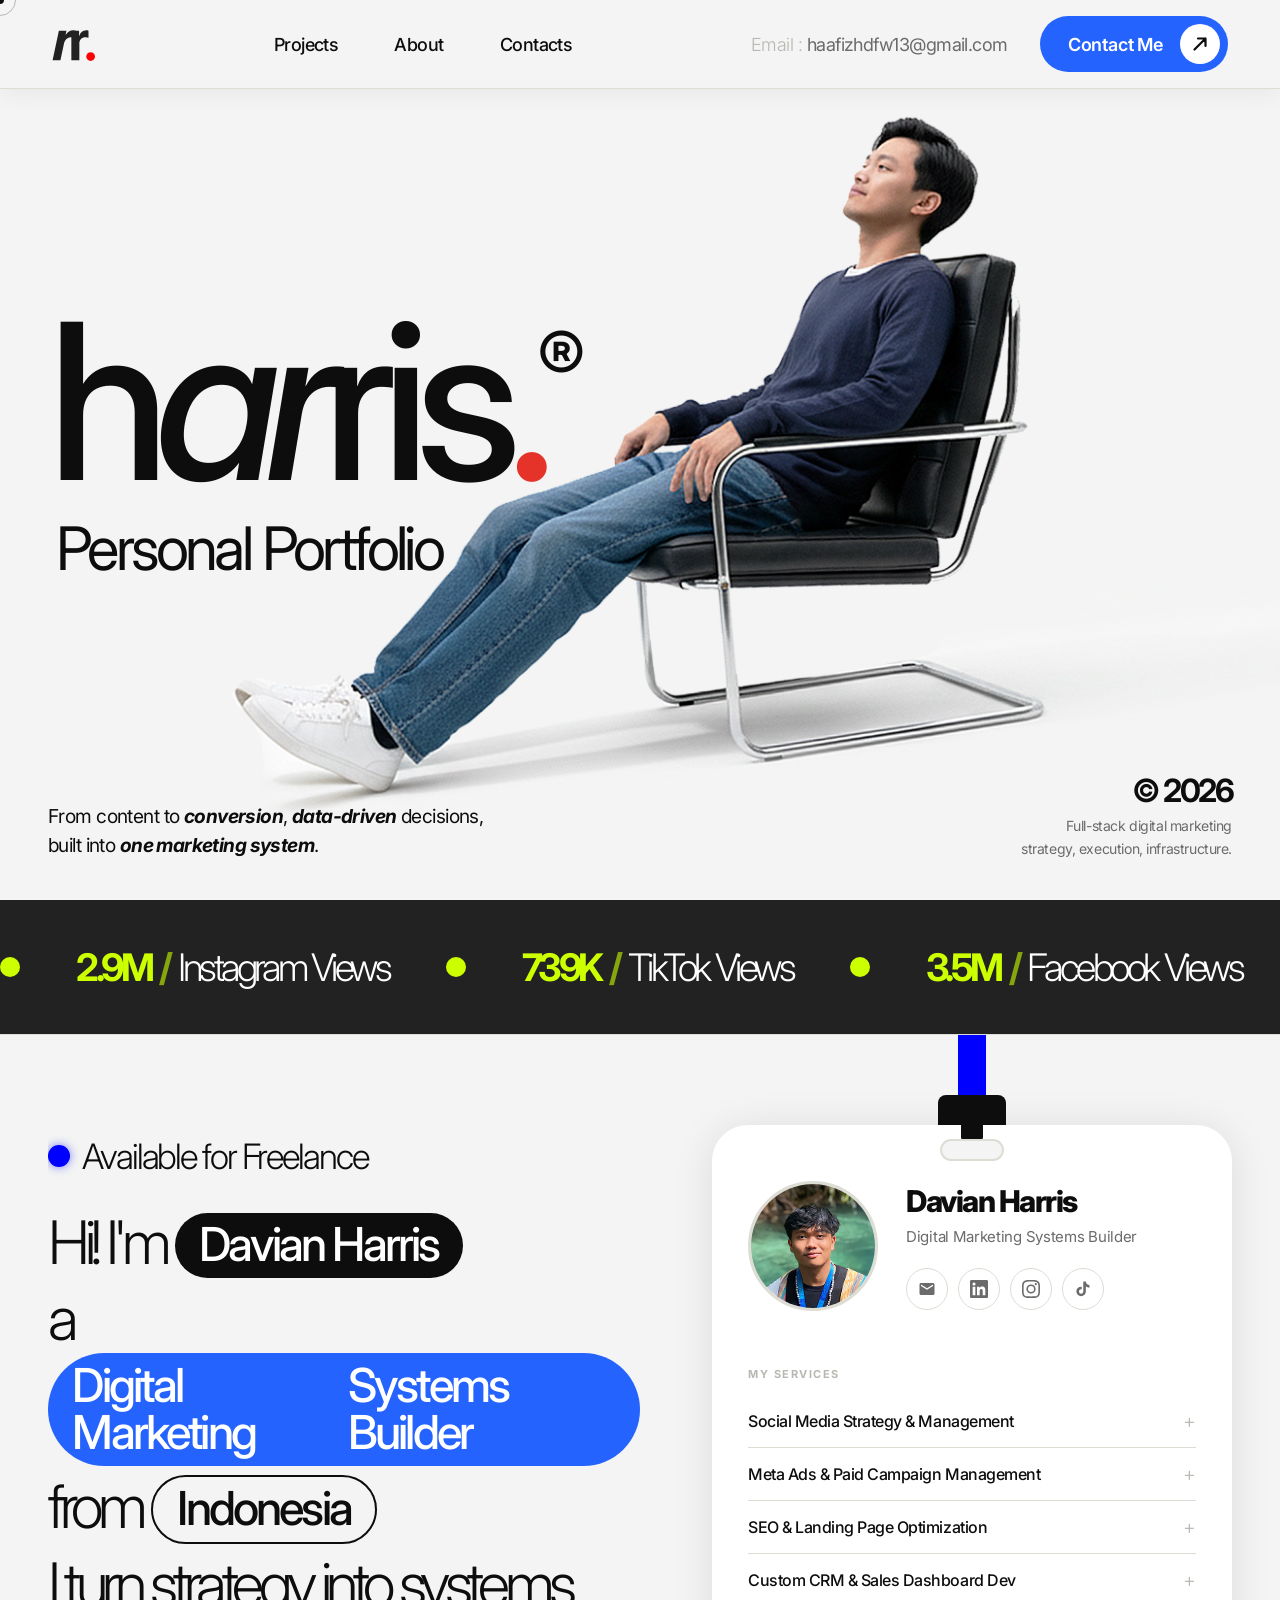
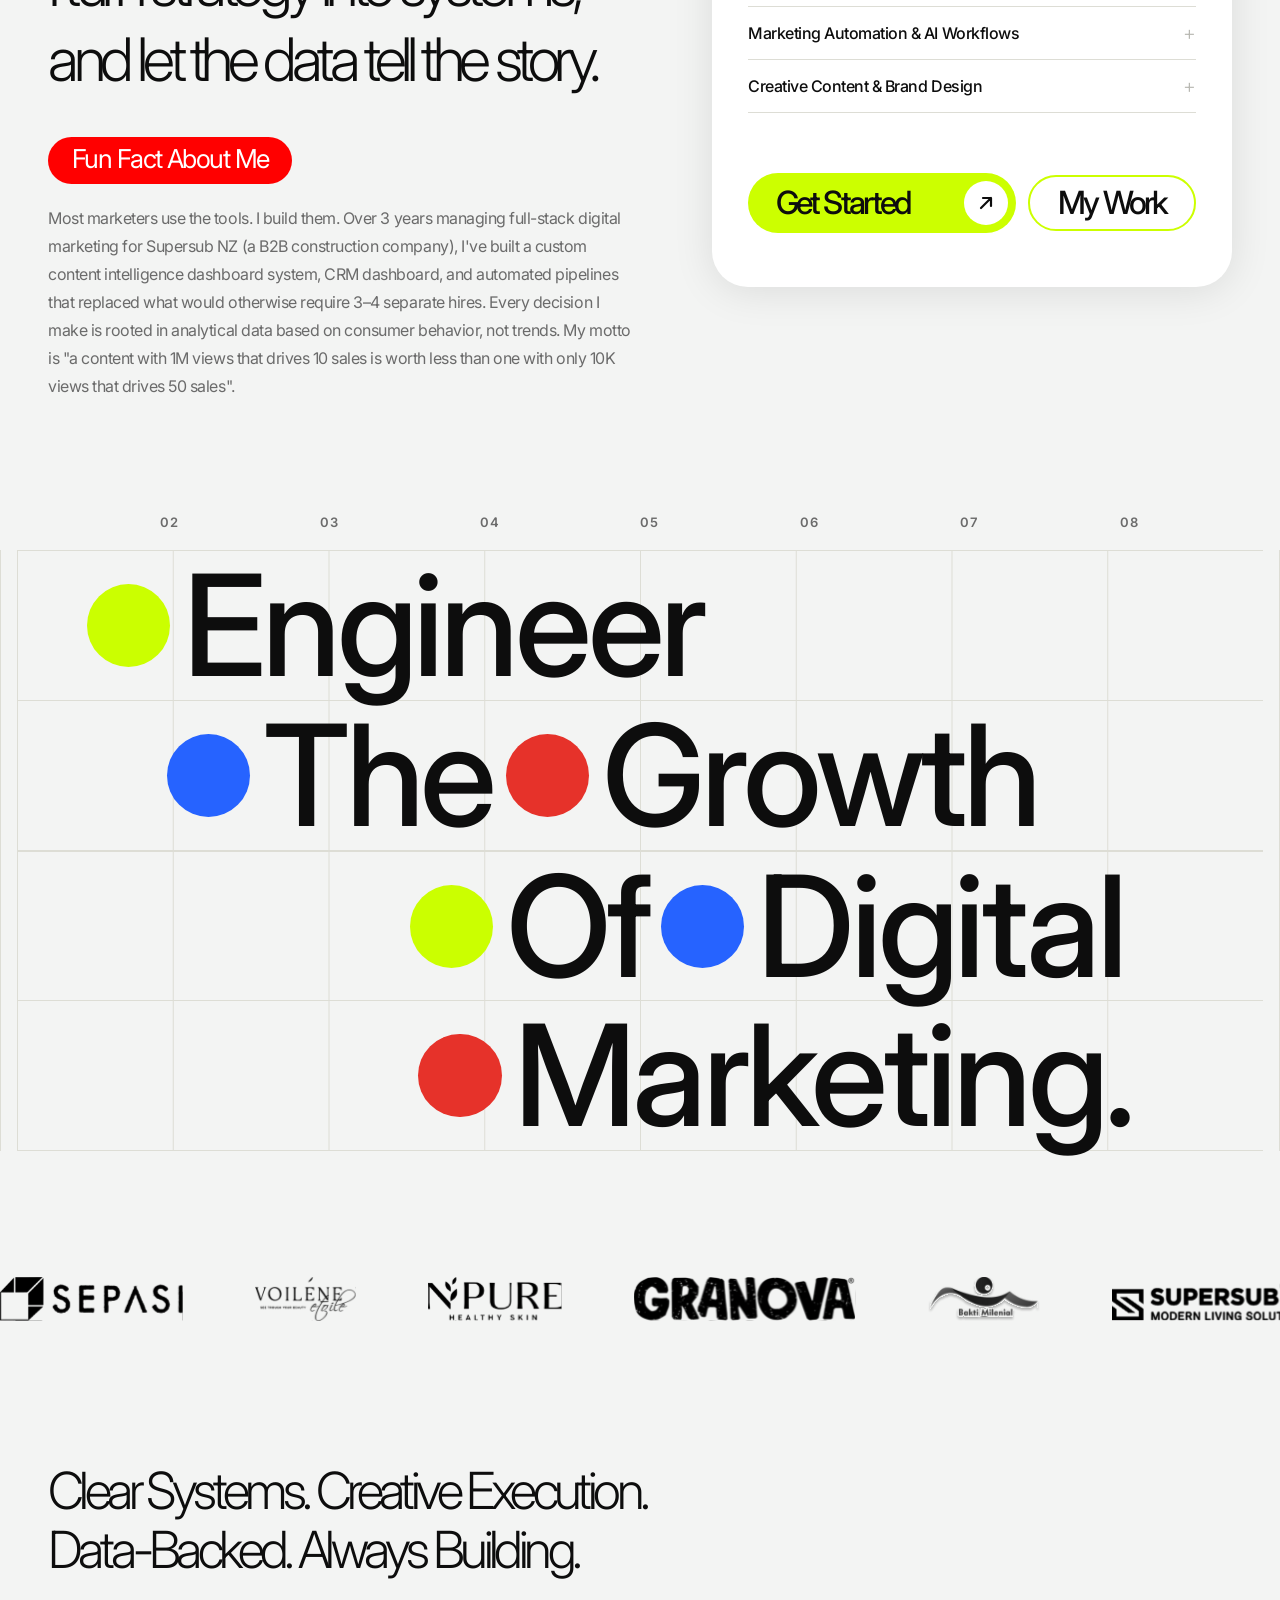
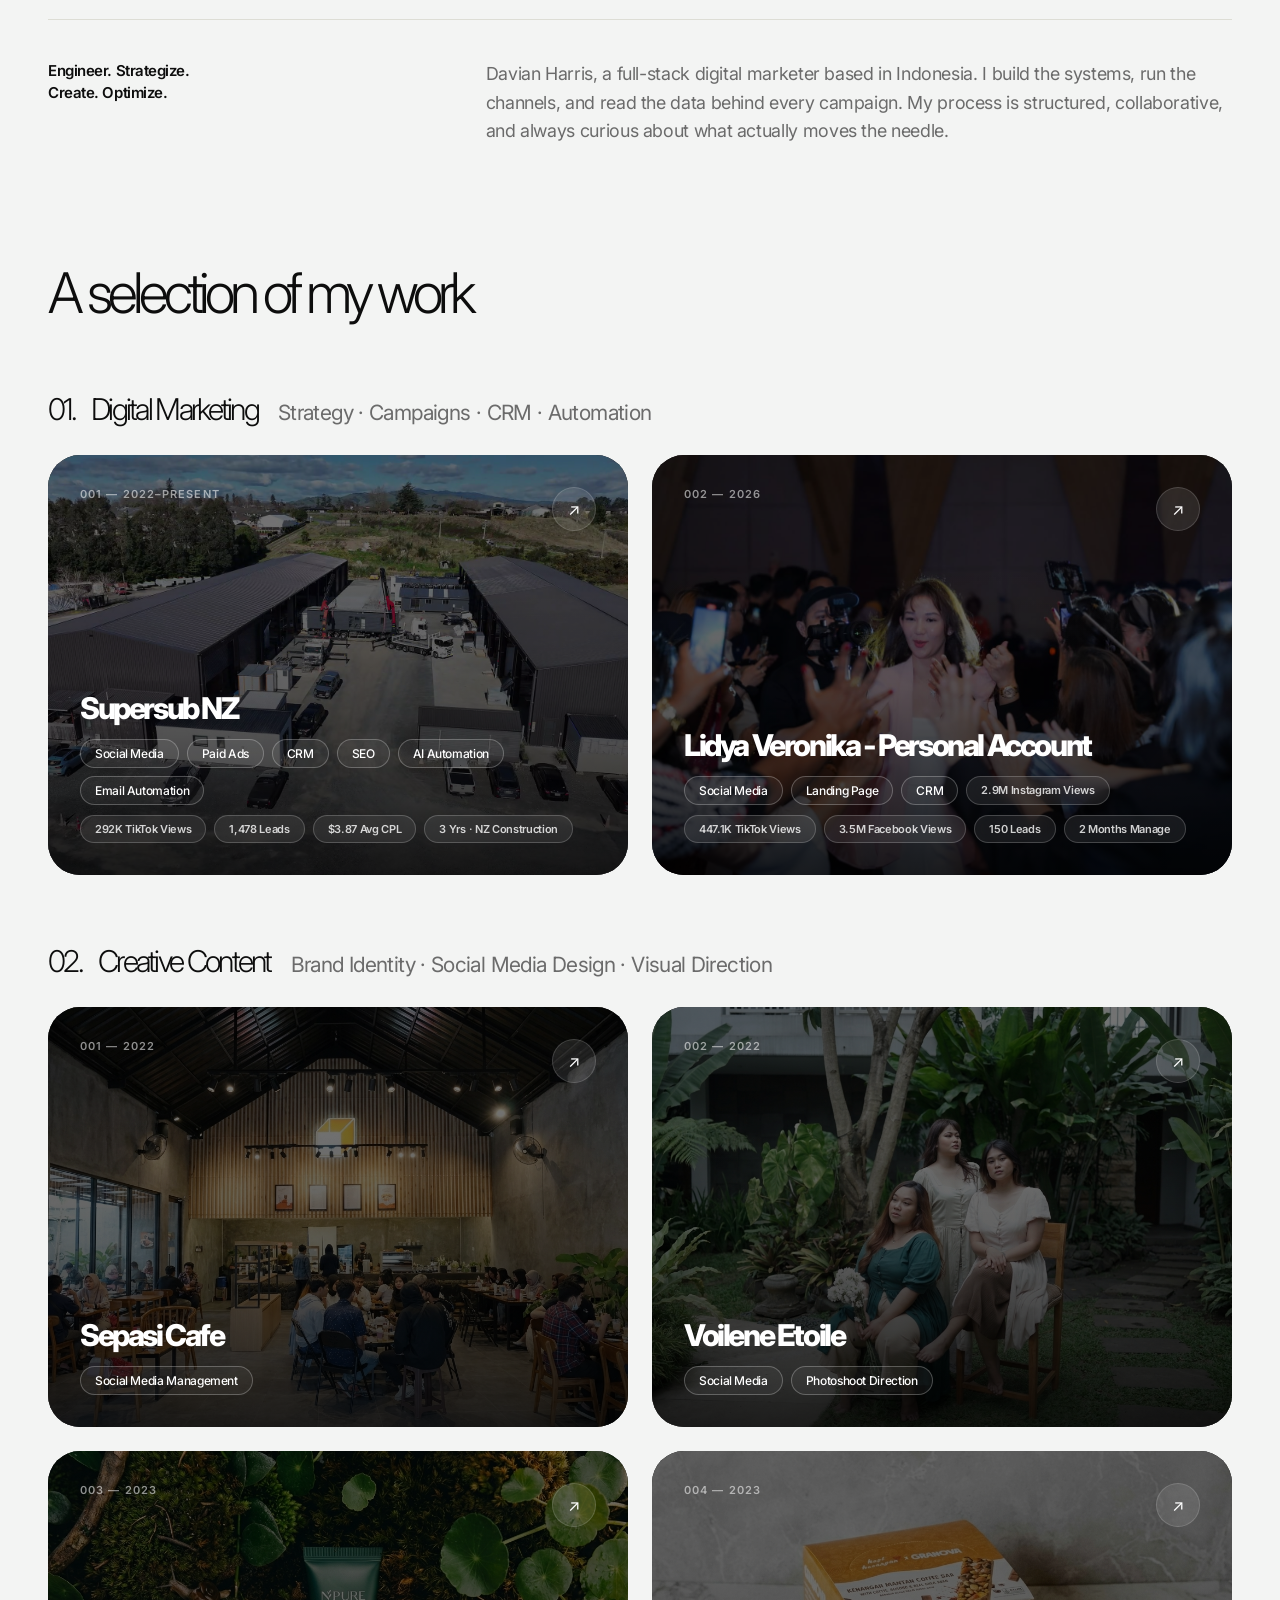
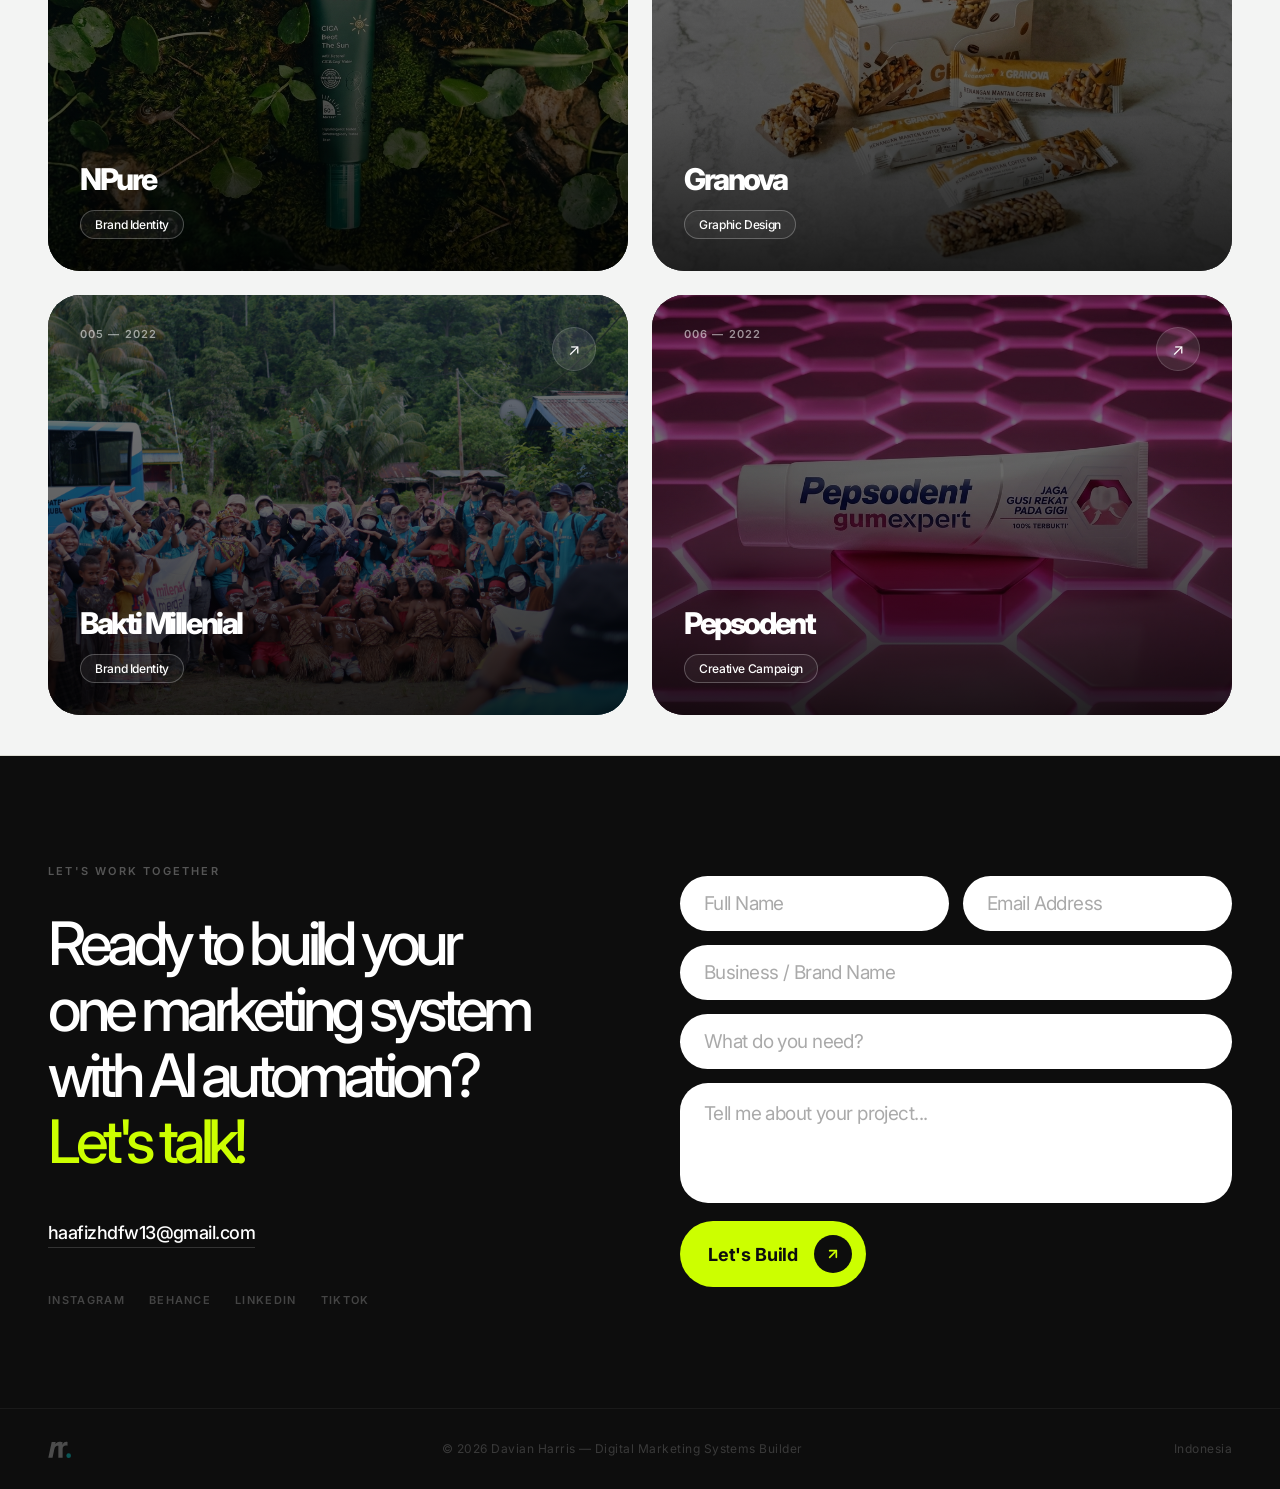
==== commit 154ed153: "index.html" ====
--- a/index.html
+++ b/index.html
@@ -242,6 +242,7 @@
     }
     .br-mobile { display: none; }
     .hide-mobile { display: inline; }
+    .br-desktop { display: inline; }
 
     /* Bottom-right copyright block */
     .hero-copyright {
@@ -1241,6 +1242,7 @@
       }
       .br-mobile { display: block; }
       .hide-mobile { display: none; }
+      .br-desktop { display: none; }
       .hero-photo {
         height: 52vh;
         right: -65px;
@@ -1352,7 +1354,7 @@
         margin-bottom: 20px;
       }
       .logo-img { height: 28px; }
-      .logos-inner { gap: 48px; }
+      .logos-inner { gap: 48px; animation-duration: 18s; }
 
       /* ── PROJECTS ── */
       #projects { padding: 56px 0 0; }
@@ -1364,11 +1366,11 @@
       .projects-head {
         padding: 0 20px;
         gap: 16px;
-        margin-bottom: 32px;
+        margin-bottom: 20px;
       }
       .projects-title {
         font-size: clamp(30px, 9vw, 40px);
-        letter-spacing: -0.02em;
+        letter-spacing: -0.09em;
       }
       .projects-meta-row { flex-direction: column; align-items: flex-start; gap: 12px; border-top: none; padding-top: 0; }
       .projects-filmstrip { display: none; }
@@ -1379,9 +1381,9 @@
         gap: 10px;
         flex-wrap: wrap;
       }
-      .cat-num { font-size: 20px; }
-      .cat-name { font-size: 20px; }
-      .cat-desc { font-size: 13px; margin-left: 0; width: 100%; }
+      .cat-num { font-size: 26px; }
+      .cat-name { font-size: 26px; }
+      .cat-desc { font-size: clamp(11px, 3.3vw, 13px); margin-left: 0; width: 100%; white-space: nowrap; }
 
       /* Project grid cards */
       .project-grid { padding: 0 20px 40px; gap: 16px; }
@@ -1391,8 +1393,8 @@
       .proj-card-badge { width: 36px; height: 36px; font-size: 13px; }
       .proj-card-tag { font-size: 11px; padding: 5px 12px; }
       .proj-card-featured { min-height: 400px; }
+      .proj-card-metrics { display: none; }
       .proj-card-tagline { font-size: 12px; margin-bottom: 12px; }
-      .proj-card-metrics .metric-chip { font-size: 9px; padding: 4px 10px; }
 
       /* ── CONTACT ── */
       #contact {
@@ -1405,7 +1407,7 @@
         text-align: left;
       }
       .contact-headline {
-        font-size: clamp(36px, 11vw, 52px);
+        font-size: clamp(24px, 7vw, 34px);
         letter-spacing: -0.07em;
         margin-bottom: 28px;
       }
@@ -1458,7 +1460,7 @@
       .hero-photo { height: 46vh; }
       .about-hi { font-size: clamp(30px, 9.5vw, 42px); }
       .projects-title { font-size: clamp(26px, 9vw, 34px); }
-      .contact-headline { font-size: clamp(32px, 10vw, 46px); }
+      .contact-headline { font-size: clamp(24px, 7.5vw, 32px); }
       .proj-card-featured { min-height: 340px; }
     }
   </style>
@@ -1801,9 +1803,9 @@
   <!-- ══════════════ PROJECTS ══════════════ -->
   <section id="projects">
     <div class="projects-statement reveal">
-      <h2 class="statement-headline">Clear Systems. Creative Execution.<br>Data-Backed. Always Building.</h2>
+      <h2 class="statement-headline">Clear Systems.<span class="br-mobile"></span> Creative Execution.<br>Data-Backed. Always Building.</h2>
       <div class="statement-row">
-        <div class="statement-label">Engineer. Strategize.<br>Create. Optimize.</div>
+        <div class="statement-label">Engineer. Strategize. <br class="br-desktop">Create. Optimize.</div>
         <div class="statement-body">
           <p>Davian Harris, a full-stack digital marketer based in Indonesia. I build the systems, run the channels, and read the data behind every campaign. My process is structured, collaborative, and always curious about what actually moves the needle.</p>
         </div>
@@ -1862,14 +1864,14 @@
           </div>
         </div>
         <div class="proj-card-bottom">
-          <h3 class="proj-card-name">Lidya Veronika - Personal Account</h3>
+          <h3 class="proj-card-name">Lidya Veronika<span class="hide-mobile"> - Personal Account</span></h3>
           <div class="proj-card-tags">
             <span class="proj-card-tag">Social Media</span>
             <span class="proj-card-tag">Landing Page</span>
             <span class="proj-card-tag">CRM</span>
+            <span class="metric-chip hide-mobile">2.9M Instagram Views</span>
           </div>
           <div class="proj-card-metrics">
-            <span class="metric-chip">2.9M Instagram Views</span>
             <span class="metric-chip">447.1K TikTok Views</span>
             <span class="metric-chip">3.5M Facebook Views</span>
             <span class="metric-chip">150 Leads</span>
@@ -1987,7 +1989,7 @@
     <div class="contact-headline-side">
       <div class="contact-eyebrow">Let's Work Together</div>
       <h2 class="contact-headline reveal">
-        Ready to build your<br>one marketing system<br>with AI automation?<br><span class="hl-accent">Let's talk!</span>
+        Ready to build your<br class="br-desktop"> one<br class="br-mobile"> marketing system<br class="br-desktop"> with<br class="br-mobile"> AI automation?<br class="br-desktop"> <span class="hl-accent">Let's talk!</span>
       </h2>
       <a href="mailto:haafizhdfw13@gmail.com" class="contact-email">
         haafizhdfw13@gmail.com
